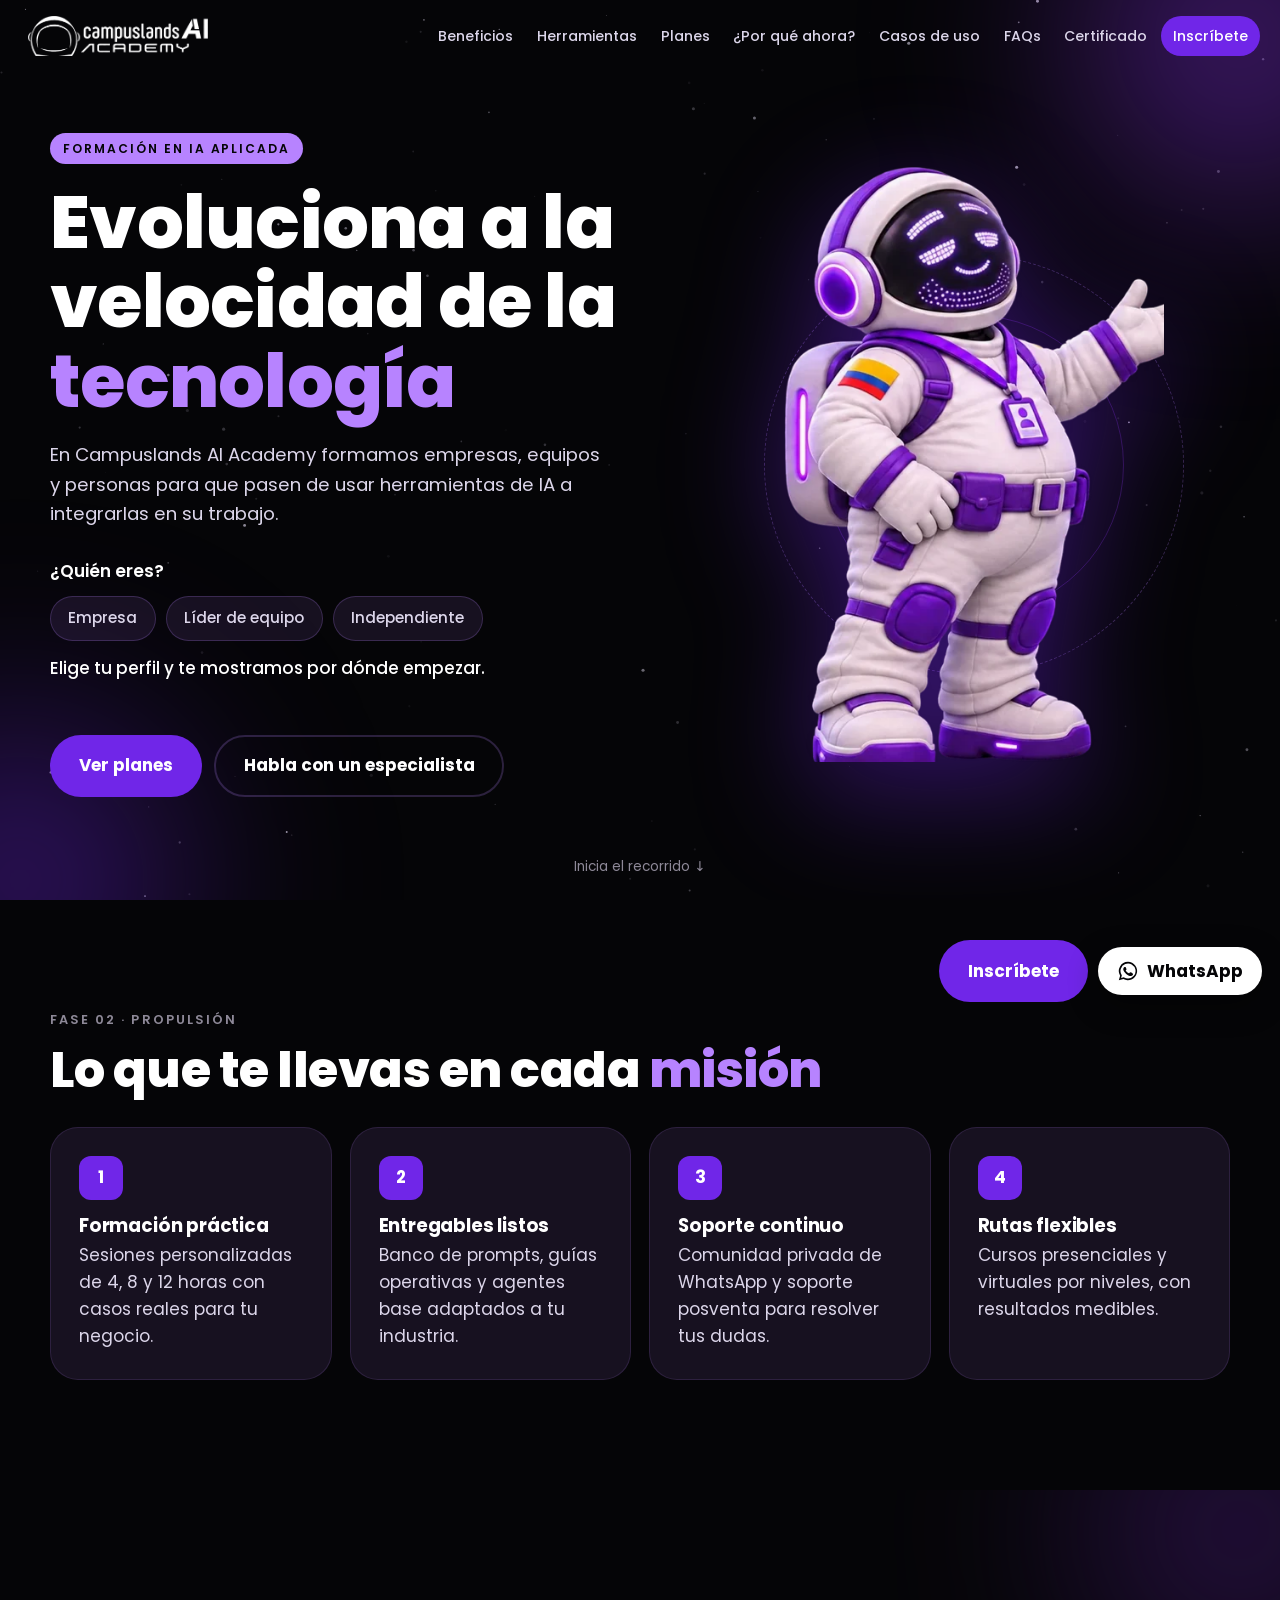
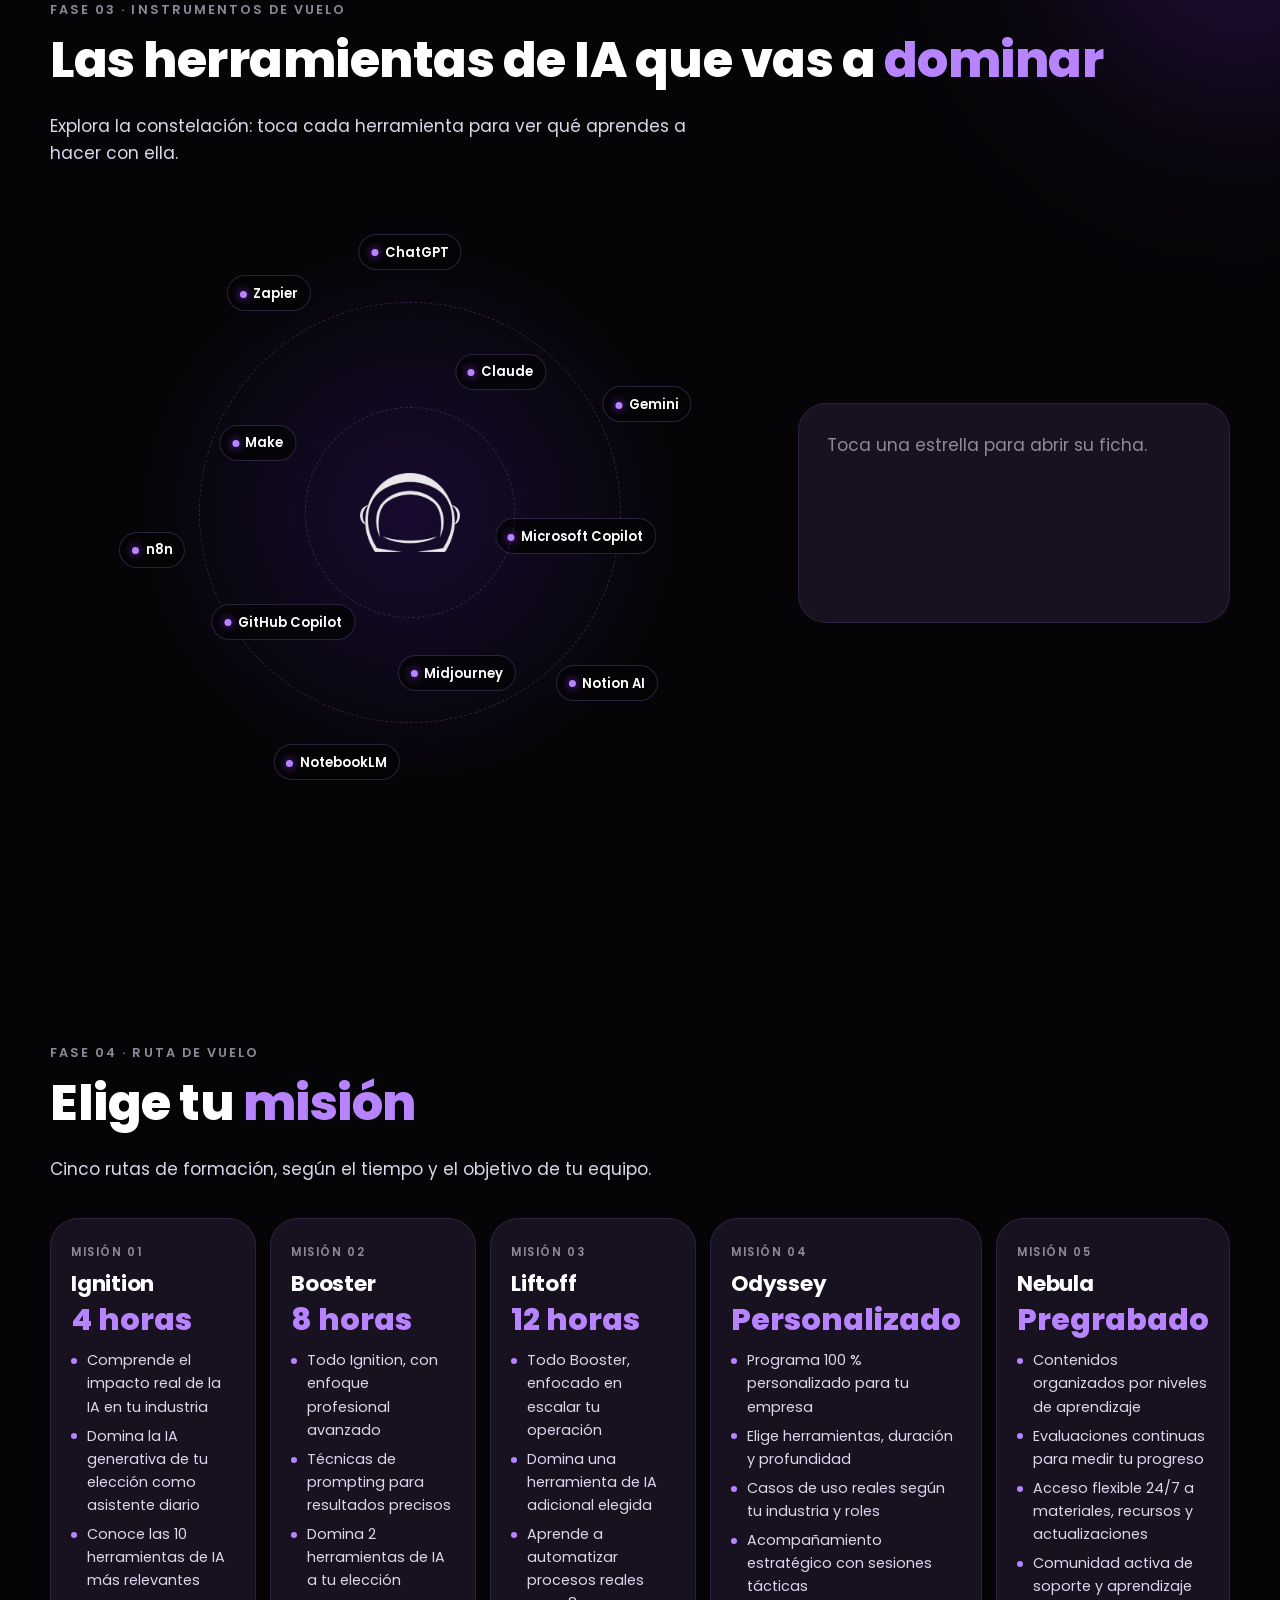
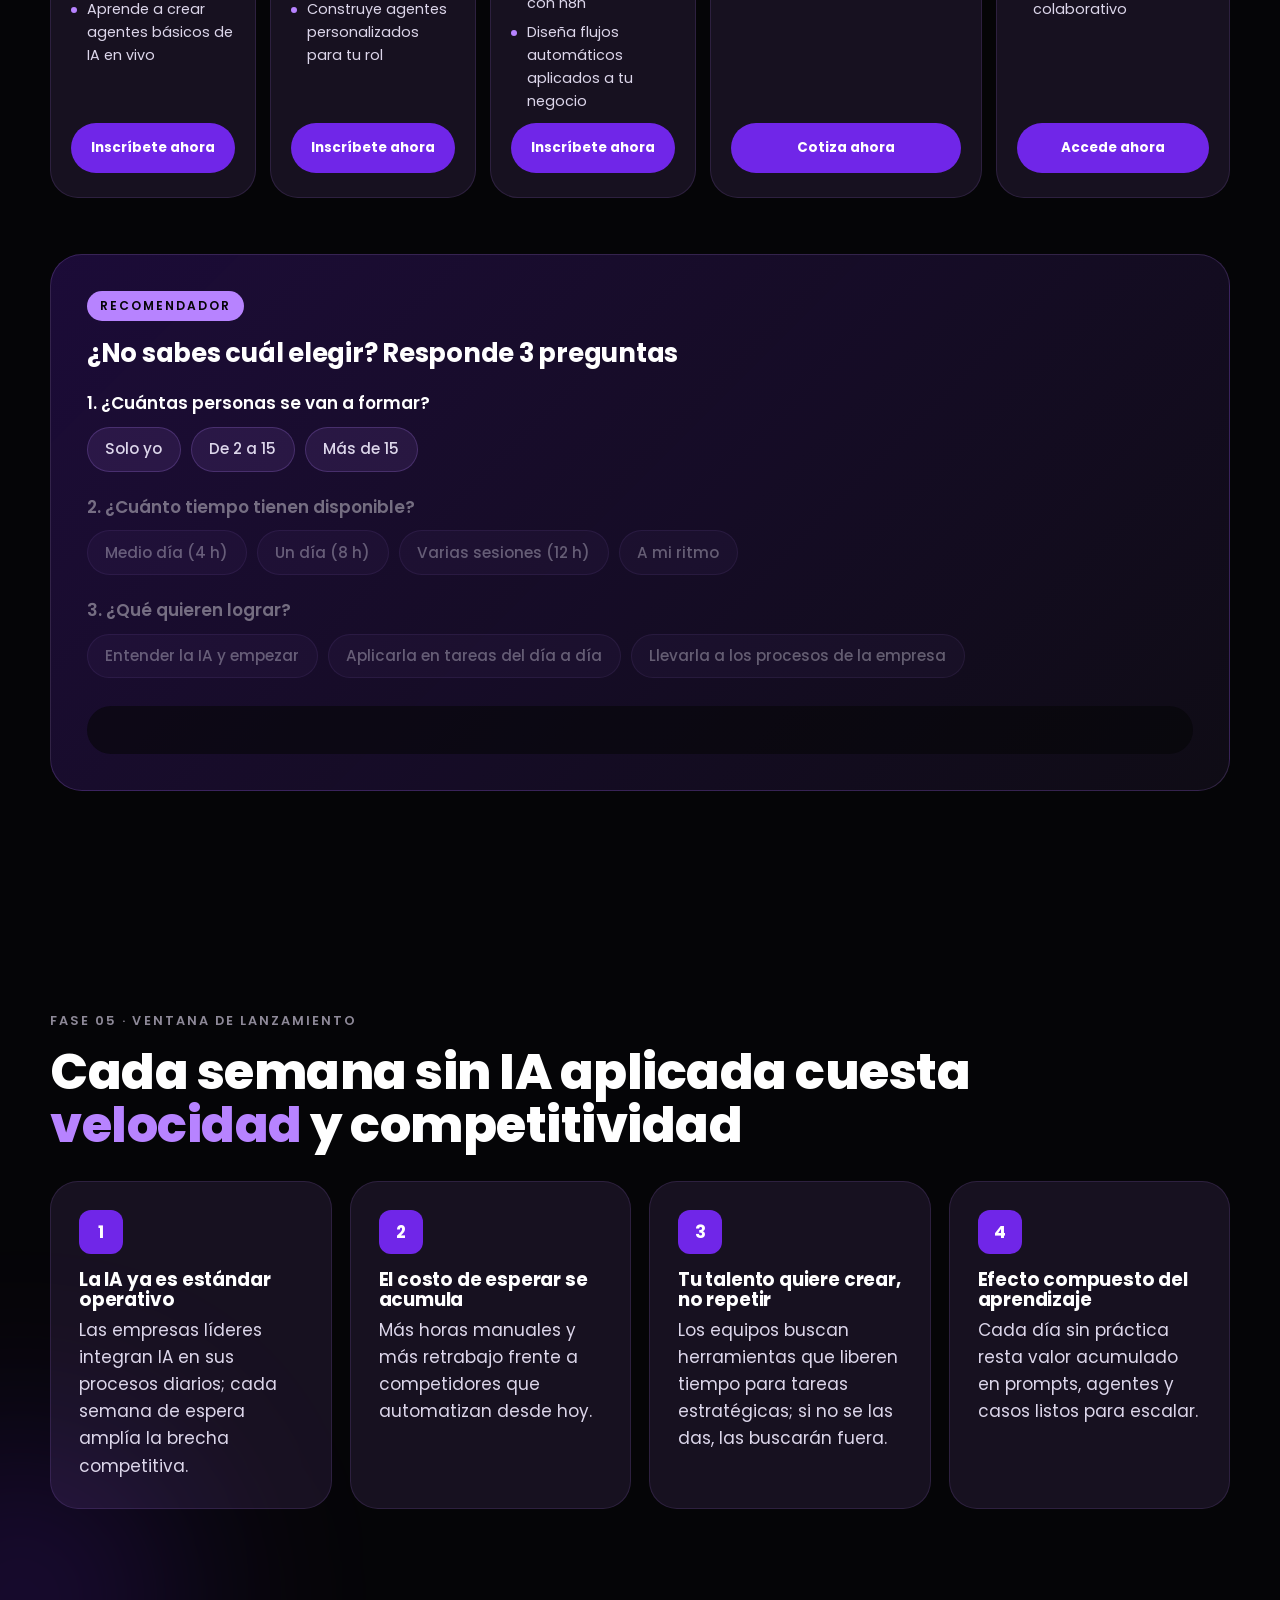
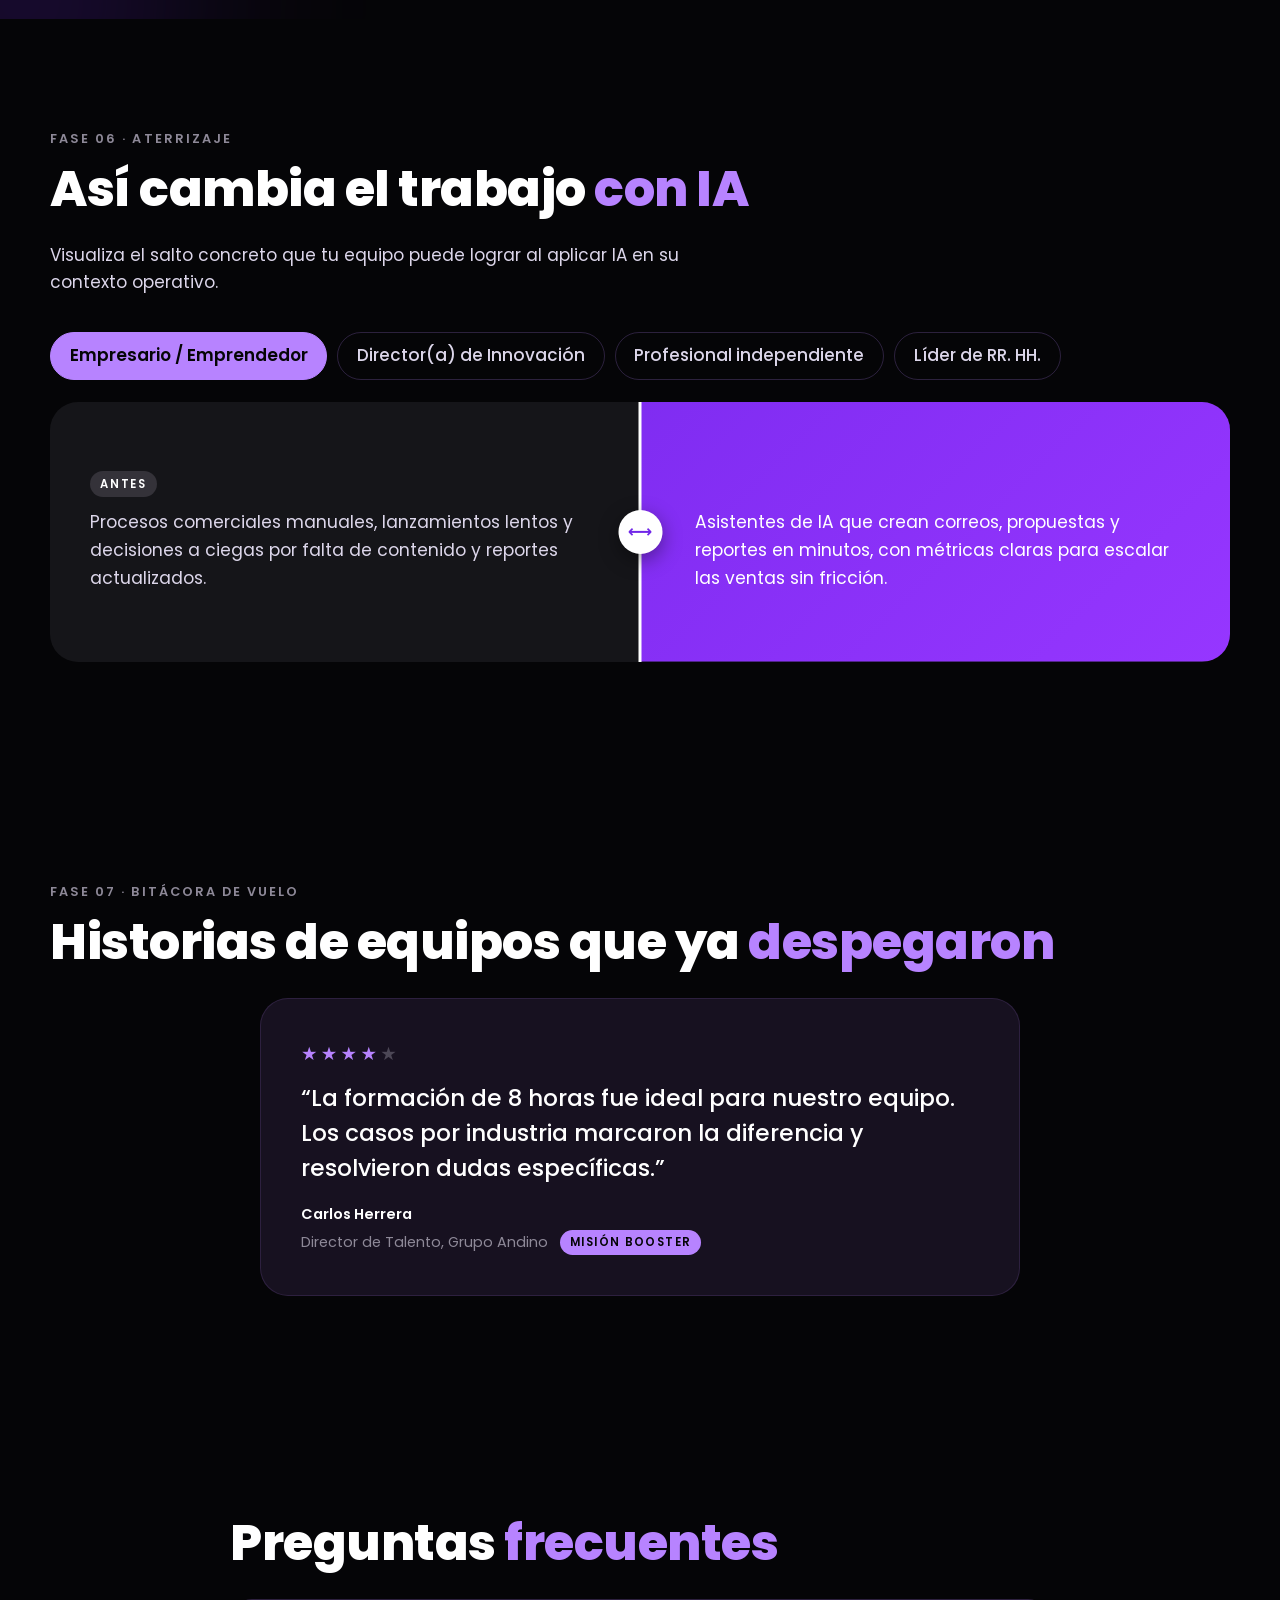
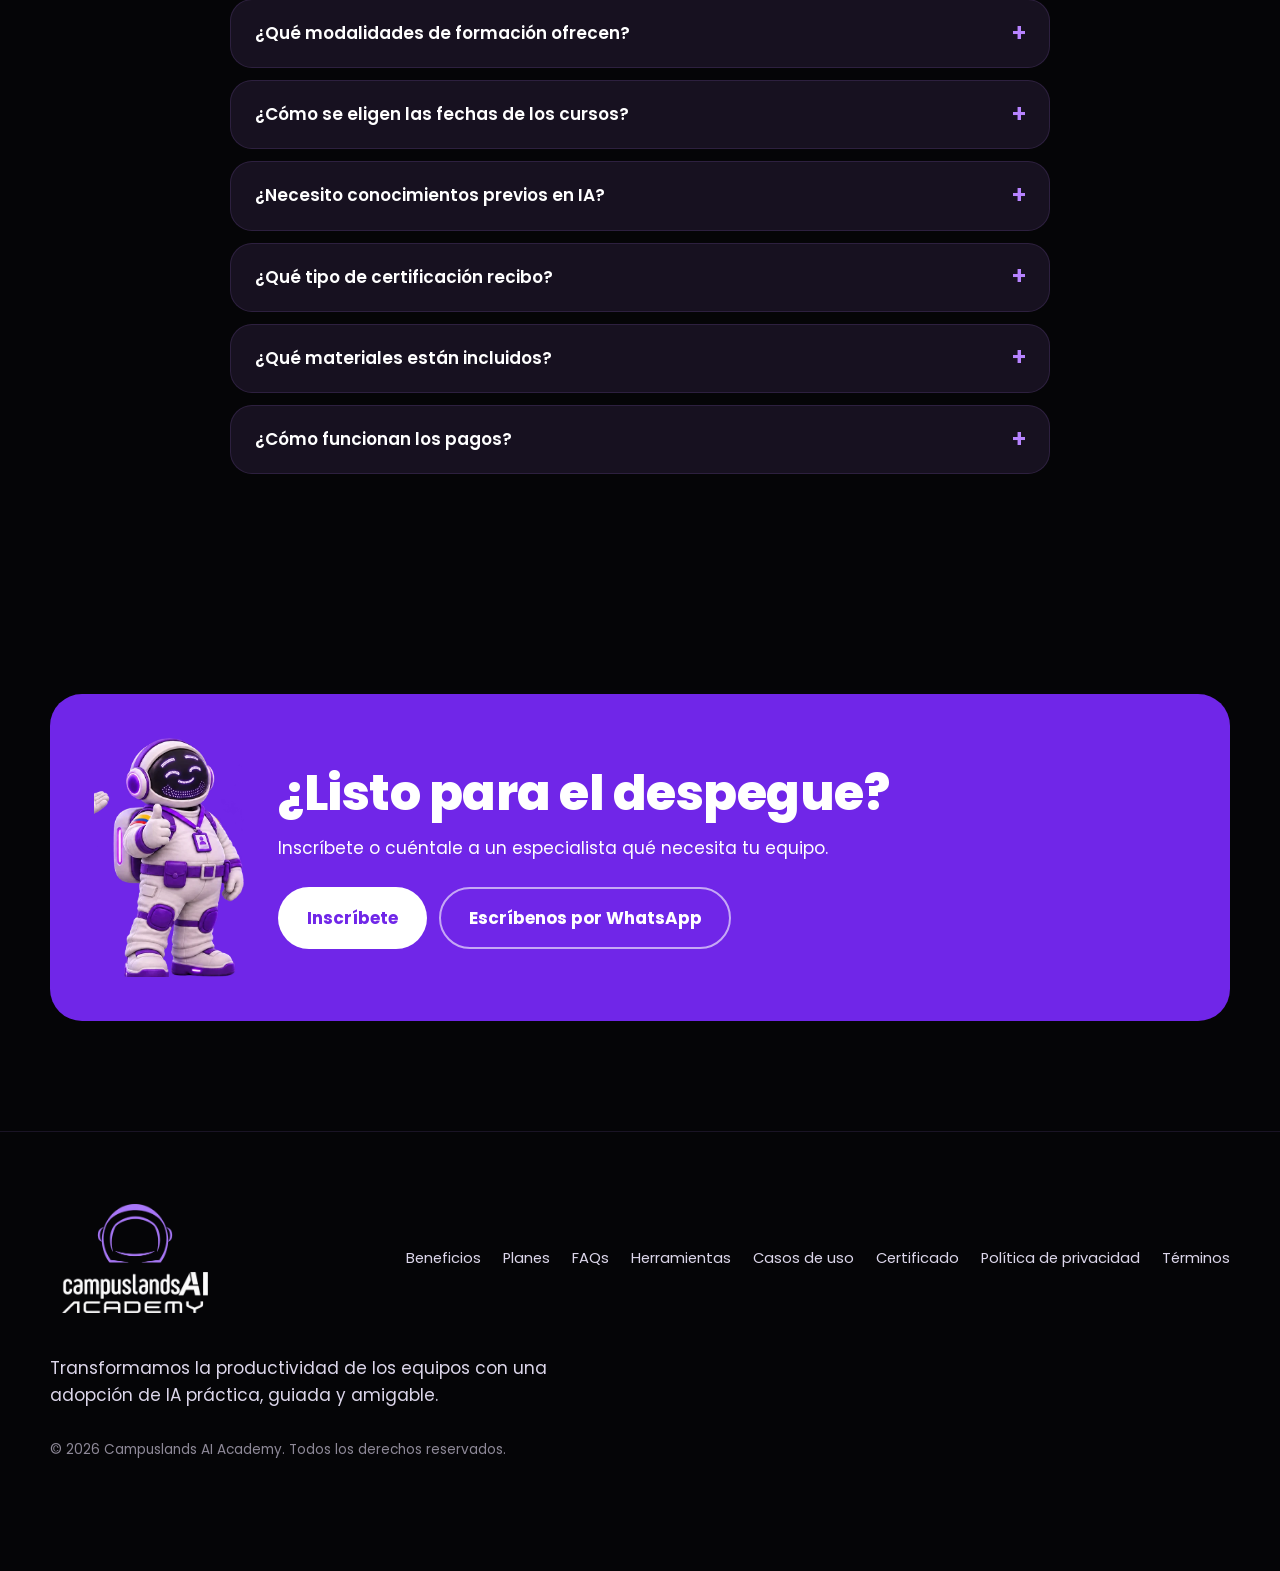
==== index.html @ bd9fde46 "Rediseño de la landing de Campuslands AI Academy" ====
<!DOCTYPE html>
<html lang="es">
<head>
  <meta charset="utf-8">
  <meta name="viewport" content="width=device-width, initial-scale=1">
  <title>Campuslands AI Academy · Formación en IA aplicada para empresas, equipos y personas</title>
  <meta name="description" content="Campuslands AI Academy forma a empresas, equipos y profesionales en inteligencia artificial aplicada. Elige tu misión: Ignition, Booster, Liftoff, Odyssey o Nebula.">
  <meta name="theme-color" content="#050507">
  <link rel="icon" href="assets/favicon.png" type="image/png">
  <link rel="apple-touch-icon" href="assets/apple-touch-icon.png">
  <link rel="preconnect" href="https://fonts.googleapis.com">
  <link rel="preconnect" href="https://fonts.gstatic.com" crossorigin>
  <link rel="stylesheet" href="https://fonts.googleapis.com/css2?family=Poppins:wght@400;500;600;700;800&display=swap">
  <link rel="preload" as="image" href="assets/max-presentando.webp" type="image/webp">
  <link rel="stylesheet" href="styles.css">
</head>
<body>
  <a class="skip" href="#contenido">Saltar al contenido</a>

  <!-- Menú fijo -->
  <header class="topbar" id="topbar">
    <a class="brand" href="#inicio" aria-label="Campuslands AI Academy, ir al inicio">
      <img src="assets/logo-horizontal-blanco.webp" alt="Campuslands AI Academy" width="180" height="41">
    </a>
    <button class="menu-btn" id="menuBtn" aria-expanded="false" aria-controls="menu">
      <span class="sr">Abrir menú</span><span class="bars" aria-hidden="true"></span>
    </button>
    <nav class="menu" id="menu" aria-label="Secciones">
      <a href="#beneficios">Beneficios</a>
      <a href="#herramientas">Herramientas</a>
      <a href="#planes">Planes</a>
      <a href="#por-que-ahora">¿Por qué ahora?</a>
      <a href="#casos">Casos de uso</a>
      <a href="#faqs">FAQs</a>
      <a data-link="certificado" href="#" target="_blank" rel="noopener">Certificado</a>
      <a class="btn btn-primary btn-sm" data-link="inscripcion" href="#" target="_blank" rel="noopener">Inscríbete</a>
    </nav>
  </header>

  <!-- Indicador del viaje (recorrido narrativo) -->
  <aside class="journey" aria-label="Progreso de la misión">
    <div class="journey-track"><div class="journey-fill" id="journeyFill"></div></div>
    <ol class="journey-steps" id="journeySteps"></ol>
  </aside>
  <div class="journey-mobile" aria-hidden="true"><div id="journeyMobileFill"></div></div>

  <main id="contenido">

    <!-- 01 · HERO -->
    <section class="hero" id="inicio" data-stage="Despegue">
      <canvas class="stars" id="stars" aria-hidden="true"></canvas>
      <div class="halo halo-tr" aria-hidden="true"></div>
      <div class="halo halo-bl" aria-hidden="true"></div>
      <div class="wrap hero-grid">
        <div class="hero-copy">
          <span class="pill">Formación en IA aplicada</span>
          <h1>Evoluciona a la velocidad de la <span class="hl">tecnología</span></h1>
          <p class="lead">En Campuslands AI Academy formamos empresas, equipos y personas para que pasen de usar herramientas de IA a integrarlas en su trabajo.</p>
          <fieldset class="who" id="who">
            <legend>¿Quién eres?</legend>
            <div class="chips" role="radiogroup">
              <button type="button" class="chip" role="radio" aria-checked="false" data-who="empresa">Empresa</button>
              <button type="button" class="chip" role="radio" aria-checked="false" data-who="lider">Líder de equipo</button>
              <button type="button" class="chip" role="radio" aria-checked="false" data-who="independiente">Independiente</button>
            </div>
            <p class="who-msg" id="whoMsg" aria-live="polite">Elige tu perfil y te mostramos por dónde empezar.</p>
          </fieldset>
          <div class="cta-row">
            <a class="btn btn-primary" href="#planes">Ver planes</a>
            <a class="btn btn-ghost" data-link="whatsapp" href="#" target="_blank" rel="noopener">Habla con un especialista</a>
          </div>
        </div>
        <div class="hero-visual" id="heroVisual" aria-hidden="true">
          <div class="orbit orbit-1"></div><div class="orbit orbit-2"></div>
          <img class="max" id="heroMax" src="assets/max-presentando.webp" alt="" width="447" height="700" fetchpriority="high">
        </div>
      </div>
      <a class="scroll-hint" href="#beneficios">Inicia el recorrido <span aria-hidden="true">↓</span></a>
    </section>

    <!-- 02 · BENEFICIOS -->
    <section class="section" id="beneficios" data-stage="Propulsión">
      <div class="wrap">
        <p class="phase">Fase 02 · Propulsión</p>
        <h2>Lo que te llevas en cada <span class="hl">misión</span></h2>
        <div class="cards cards-4" id="benefitCards"></div>
      </div>
    </section>

    <!-- 03 · HERRAMIENTAS (exploración libre) -->
    <section class="section" id="herramientas" data-stage="Instrumentos">
      <div class="halo halo-tr soft" aria-hidden="true"></div>
      <div class="wrap">
        <p class="phase">Fase 03 · Instrumentos de vuelo</p>
        <h2>Las herramientas de IA que vas a <span class="hl">dominar</span></h2>
        <p class="sub">Explora la constelación: toca cada herramienta para ver qué aprendes a hacer con ella.</p>
        <div class="constellation-wrap">
          <div class="constellation" id="constellation" role="list"></div>
          <div class="tool-card" id="toolCard" aria-live="polite">
            <p class="tool-hint">Toca una estrella para abrir su ficha.</p>
          </div>
        </div>
      </div>
    </section>

    <!-- 04 · PLANES + RECOMENDADOR -->
    <section class="section" id="planes" data-stage="Ruta">
      <div class="wrap">
        <p class="phase">Fase 04 · Ruta de vuelo</p>
        <h2>Elige tu <span class="hl">misión</span></h2>
        <p class="sub">Cinco rutas de formación, según el tiempo y el objetivo de tu equipo.</p>
        <p class="swipe-hint" aria-hidden="true">Desliza para ver las 5 misiones <span>→</span></p>
        <div class="plans" id="plans"></div>
        <div class="plan-dots" id="planDots" aria-label="Misiones"></div>

        <div class="recommender" id="recomendador">
          <div class="rec-head">
            <span class="pill">Recomendador</span>
            <h3>¿No sabes cuál elegir? Responde 3 preguntas</h3>
          </div>
          <form class="rec-form" id="recForm" novalidate>
            <div class="rec-q" data-q="equipo">
              <p class="rec-label" id="q1">1. ¿Cuántas personas se van a formar?</p>
              <div class="chips" role="radiogroup" aria-labelledby="q1">
                <button type="button" class="chip" role="radio" aria-checked="false" data-v="solo">Solo yo</button>
                <button type="button" class="chip" role="radio" aria-checked="false" data-v="pequeno">De 2 a 15</button>
                <button type="button" class="chip" role="radio" aria-checked="false" data-v="grande">Más de 15</button>
              </div>
            </div>
            <div class="rec-q" data-q="tiempo">
              <p class="rec-label" id="q2">2. ¿Cuánto tiempo tienen disponible?</p>
              <div class="chips" role="radiogroup" aria-labelledby="q2">
                <button type="button" class="chip" role="radio" aria-checked="false" data-v="4">Medio día (4 h)</button>
                <button type="button" class="chip" role="radio" aria-checked="false" data-v="8">Un día (8 h)</button>
                <button type="button" class="chip" role="radio" aria-checked="false" data-v="12">Varias sesiones (12 h)</button>
                <button type="button" class="chip" role="radio" aria-checked="false" data-v="libre">A mi ritmo</button>
              </div>
            </div>
            <div class="rec-q" data-q="objetivo">
              <p class="rec-label" id="q3">3. ¿Qué quieren lograr?</p>
              <div class="chips" role="radiogroup" aria-labelledby="q3">
                <button type="button" class="chip" role="radio" aria-checked="false" data-v="explorar">Entender la IA y empezar</button>
                <button type="button" class="chip" role="radio" aria-checked="false" data-v="aplicar">Aplicarla en tareas del día a día</button>
                <button type="button" class="chip" role="radio" aria-checked="false" data-v="transformar">Llevarla a los procesos de la empresa</button>
              </div>
            </div>
          </form>
          <div class="rec-result" id="recResult" aria-live="polite" hidden></div>
        </div>
      </div>
    </section>

    <!-- 05 · ¿POR QUÉ AHORA? -->
    <section class="section" id="por-que-ahora" data-stage="Órbita">
      <div class="halo halo-bl soft" aria-hidden="true"></div>
      <div class="wrap">
        <p class="phase">Fase 05 · Ventana de lanzamiento</p>
        <h2>Cada semana sin IA aplicada cuesta <span class="hl">velocidad</span> y competitividad</h2>
        <div class="why" id="why"></div>
      </div>
    </section>

    <!-- 06 · CASOS DE USO (antes / después) -->
    <section class="section" id="casos" data-stage="Aterrizaje">
      <div class="wrap">
        <p class="phase">Fase 06 · Aterrizaje</p>
        <h2>Así cambia el trabajo <span class="hl">con IA</span></h2>
        <p class="sub">Visualiza el salto concreto que tu equipo puede lograr al aplicar IA en su contexto operativo.</p>
        <div class="tabs" role="tablist" id="caseTabs" aria-label="Perfiles"></div>
        <div class="ba" id="ba">
          <div class="ba-pane ba-before"><span class="ba-tag">Antes</span><p id="baBefore"></p></div>
          <div class="ba-pane ba-after" id="baAfterPane"><span class="ba-tag ba-tag-after">Después</span><p id="baAfter"></p></div>
          <div class="ba-handle" id="baHandle" aria-hidden="true"><span></span></div>
          <label class="sr" for="baRange">Desliza para comparar antes y después</label>
          <input class="ba-range" id="baRange" type="range" min="0" max="100" value="50">
        </div>
      </div>
    </section>

    <!-- 07 · RESEÑAS + FAQs -->
    <section class="section" id="resenas" data-stage="Bitácora">
      <div class="wrap">
        <p class="phase">Fase 07 · Bitácora de vuelo</p>
        <h2>Historias de equipos que ya <span class="hl">despegaron</span></h2>
        <div class="reviews" id="reviews"></div>
      </div>
    </section>

    <section class="section" id="faqs" data-stage="Bitácora">
      <div class="wrap narrow">
        <h2>Preguntas <span class="hl">frecuentes</span></h2>
        <div class="faqs" id="faqList"></div>
      </div>
    </section>

    <!-- CTA final -->
    <section class="section">
      <div class="wrap">
        <div class="cta-block">
          <img src="assets/max-aprobando.webp" alt="" width="439" height="700" loading="lazy" decoding="async" class="cta-max">
          <div>
            <h2>¿Listo para el despegue?</h2>
            <p>Inscríbete o cuéntale a un especialista qué necesita tu equipo.</p>
            <div class="cta-row">
              <a class="btn btn-white" data-link="inscripcion" href="#" target="_blank" rel="noopener">Inscríbete</a>
              <a class="btn btn-ghost-light" data-link="whatsapp" href="#" target="_blank" rel="noopener">Escríbenos por WhatsApp</a>
            </div>
          </div>
        </div>
      </div>
    </section>
  </main>

  <footer class="footer">
    <div class="wrap footer-grid">
      <img src="assets/logo-principal.webp" alt="Campuslands AI Academy" width="170" height="126" loading="lazy" decoding="async">
      <nav aria-label="Enlaces del pie" class="footer-links" id="footerLinks"></nav>
      <p class="footer-tagline">Transformamos la productividad de los equipos con una adopción de IA práctica, guiada y amigable.</p>
      <p class="fine">© 2026 Campuslands AI Academy. Todos los derechos reservados.</p>
    </div>
  </footer>

  <!-- CTAs siempre a mano -->
  <div class="dock" id="dock">
    <a class="btn btn-primary" data-link="inscripcion" href="#" target="_blank" rel="noopener">Inscríbete</a>
    <a class="btn-wa" data-link="whatsapp" href="#" target="_blank" rel="noopener" aria-label="Escríbenos por WhatsApp">
      <svg viewBox="0 0 24 24" width="22" height="22" aria-hidden="true"><path fill="currentColor" d="M12 2a10 10 0 0 0-8.6 15.1L2 22l5-1.3A10 10 0 1 0 12 2Zm0 18.2a8.2 8.2 0 0 1-4.2-1.2l-.3-.2-3 .8.8-2.9-.2-.3A8.2 8.2 0 1 1 12 20.2Zm4.5-6.1c-.2-.1-1.5-.7-1.7-.8-.2-.1-.4-.1-.6.1l-.8 1c-.1.2-.3.2-.5.1a6.7 6.7 0 0 1-3.3-2.9c-.3-.4.2-.4.7-1.3.1-.2 0-.3 0-.5l-.8-1.8c-.2-.5-.4-.4-.6-.4h-.5a1 1 0 0 0-.7.3 3 3 0 0 0-.9 2.2 5.2 5.2 0 0 0 1.1 2.7 11.8 11.8 0 0 0 4.5 4c1.7.7 2.3.8 3.2.6.5-.1 1.5-.6 1.7-1.2.2-.6.2-1.1.2-1.2-.1-.1-.3-.2-.5-.3Z"/></svg>
      <span>WhatsApp</span>
    </a>
  </div>

  <script src="app.js" defer></script>
</body>
</html>
---- styles.css ----
/* Campuslands AI Academy · landing
   Paleta y tipografía según el manual de marca v1.0 */
:root{
  --black:#050507; --evox:#7026E8; --electric:#9636FF; --soft:#B783FF; --white:#FFFFFF; --muted:#8E8998;
  --text:#DCD6EA;               /* tono de apoyo para texto largo sobre negro (manual, PROPUESTA) */
  --card:rgba(183,131,255,.10); /* Soft Violet al 10 % */
  --line:rgba(183,131,255,.22);
  --r-card:28px; --r-cta:32px;
  --wrap:1180px;
}
*{box-sizing:border-box;margin:0;padding:0}
html{scroll-behavior:smooth;scroll-padding-top:84px}
body{background:var(--black);color:var(--text);font-family:'Poppins',system-ui,sans-serif;font-size:17px;line-height:1.6;-webkit-font-smoothing:antialiased;overflow-x:hidden}
img{max-width:100%;display:block}
a{color:inherit}
button{font:inherit;color:inherit}
h1,h2,h3{color:var(--white);font-weight:800;line-height:1.08;letter-spacing:-.01em}
h1{font-size:clamp(2.3rem,6.2vw,4.6rem)}
h2{font-size:clamp(1.9rem,4.4vw,3.1rem);margin-bottom:.6em}
h3{font-size:clamp(1.25rem,2.4vw,1.6rem);font-weight:700}
.hl{color:var(--soft)}
.sr{position:absolute;width:1px;height:1px;overflow:hidden;clip:rect(0 0 0 0);white-space:nowrap}
.skip{position:absolute;left:12px;top:-60px;background:var(--soft);color:var(--black);padding:10px 16px;border-radius:12px;font-weight:600;z-index:100}
.skip:focus{top:12px}
:focus-visible{outline:3px solid var(--soft);outline-offset:3px;border-radius:10px}
.wrap{width:min(var(--wrap),100% - 40px);margin-inline:auto;position:relative;z-index:1}
.narrow{max-width:820px}

/* Etiqueta en píldora: Soft Violet + texto Black en mayúsculas */
.pill{display:inline-block;background:var(--soft);color:var(--black);font-weight:600;font-size:.76rem;letter-spacing:.16em;text-transform:uppercase;padding:.45em 1.1em;border-radius:999px;margin-bottom:1.2rem}
.phase{color:var(--muted);font-weight:600;font-size:.8rem;letter-spacing:.16em;text-transform:uppercase;margin-bottom:.8rem}
.sub{color:var(--text);max-width:640px;margin:-.2rem 0 2.2rem}

/* Botones */
.btn{display:inline-flex;align-items:center;justify-content:center;gap:.5em;font-weight:700;text-decoration:none;border-radius:999px;padding:.9em 1.6em;min-height:48px;border:2px solid transparent;transition:transform .18s ease,background .18s ease,border-color .18s ease,box-shadow .18s ease;cursor:pointer}
.btn:active{transform:scale(.97)}
.btn-primary{background:var(--evox);color:var(--white)}
.btn-primary:hover{background:var(--electric);box-shadow:0 8px 30px rgba(150,54,255,.35)}
.btn-ghost{border-color:var(--line);color:var(--white)}
.btn-ghost:hover{border-color:var(--soft);background:var(--card)}
.btn-white{background:var(--white);color:var(--evox)}
.btn-white:hover{transform:translateY(-2px)}
.btn-ghost-light{border-color:rgba(255,255,255,.6);color:var(--white)}
.btn-ghost-light:hover{background:rgba(255,255,255,.12)}
.btn-sm{min-height:40px;padding:.55em 1.2em;font-size:.92rem}
.cta-row{display:flex;flex-wrap:wrap;gap:12px;margin-top:1.6rem}

/* Menú fijo */
.topbar{position:fixed;inset:0 0 auto 0;height:72px;display:flex;align-items:center;justify-content:space-between;padding:0 20px;z-index:50;transition:background .25s ease,backdrop-filter .25s ease}
.topbar.solid{background:rgba(5,5,7,.86);backdrop-filter:blur(12px);border-bottom:1px solid rgba(183,131,255,.12)}
.brand{padding:10px 8px}                 /* zona de protección alrededor del logo */
.brand img{width:180px;height:auto}
.menu{display:flex;align-items:center;gap:4px}
.menu a{text-decoration:none;font-weight:500;font-size:.88rem;padding:.5em .7em;border-radius:999px;transition:color .15s,background .15s}
.menu a:not(.btn):hover{color:var(--white);background:var(--card)}
.menu a.active{color:var(--soft)}
.menu-btn{display:none;width:48px;height:48px;border-radius:14px;background:var(--card);border:0;cursor:pointer;position:relative}
.bars,.bars::before,.bars::after{position:absolute;left:13px;width:22px;height:2px;background:var(--white);border-radius:2px;transition:transform .2s,opacity .2s;content:""}
.bars{top:23px}.bars::before{top:-7px}.bars::after{top:7px}
.menu-btn[aria-expanded="true"] .bars{background:transparent}
.menu-btn[aria-expanded="true"] .bars::before{transform:translateY(7px) rotate(45deg)}
.menu-btn[aria-expanded="true"] .bars::after{transform:translateY(-7px) rotate(-45deg)}

/* Indicador del viaje */
.journey{position:fixed;left:18px;top:50%;transform:translateY(-50%);z-index:40;display:flex;gap:12px;align-items:stretch;opacity:0;transition:opacity .4s}
.journey.show{opacity:1}
.journey-track{width:3px;border-radius:3px;background:rgba(142,137,152,.3);position:relative;overflow:hidden}
.journey-fill{position:absolute;inset:0 0 auto 0;height:0;background:linear-gradient(var(--electric),var(--soft));border-radius:3px}
.journey-steps{list-style:none;display:flex;flex-direction:column;justify-content:space-between;gap:14px}
.journey-steps a{display:flex;align-items:center;gap:10px;text-decoration:none;color:var(--muted);font-size:.72rem;font-weight:600;letter-spacing:.12em;text-transform:uppercase}
.journey-steps .dot{width:10px;height:10px;border-radius:50%;border:2px solid var(--muted);flex:none;transition:all .25s}
.journey-steps .lbl{opacity:0;transform:translateX(-6px);transition:all .25s}
.journey:hover .lbl,.journey-steps li.on .lbl{opacity:1;transform:none}
.journey-steps li.on a{color:var(--soft)}
.journey-steps li.on .dot{border-color:var(--soft);background:var(--soft);box-shadow:0 0 12px var(--electric)}
.journey-steps li.done .dot{border-color:var(--soft)}
.journey-mobile{display:none;position:fixed;top:72px;left:0;right:0;height:3px;z-index:49;background:rgba(142,137,152,.18)}
.journey-mobile div{height:100%;width:0;background:linear-gradient(90deg,var(--electric),var(--soft))}

/* Halos: esquinas opuestas, nunca detrás del texto */
.halo{position:absolute;width:520px;height:520px;border-radius:50%;filter:blur(90px);pointer-events:none;z-index:0}
.halo-tr{top:-220px;right:-220px;background:radial-gradient(circle,rgba(150,54,255,.55),transparent 65%)}
.halo-bl{bottom:-240px;left:-240px;background:radial-gradient(circle,rgba(112,38,232,.55),transparent 65%)}
.halo.soft{opacity:.55}

/* Hero */
.hero{min-height:100svh;display:flex;align-items:center;position:relative;overflow:hidden;padding:110px 0 80px}
.stars{position:absolute;inset:0;width:100%;height:100%;z-index:0}
.hero-grid{display:grid;grid-template-columns:1.1fr .9fr;gap:40px;align-items:center}
.lead{font-size:1.15rem;max-width:560px;margin-top:1.2rem}
.who{border:0;margin-top:1.8rem}
.who legend{color:var(--white);font-weight:600;margin-bottom:.7rem}
.chips{display:flex;flex-wrap:wrap;gap:10px}
.chip{background:var(--card);border:1.5px solid var(--line);border-radius:999px;padding:.6em 1.15em;min-height:44px;font-weight:500;font-size:.95rem;cursor:pointer;transition:all .18s ease}
.chip:hover{border-color:var(--soft);color:var(--white)}
.chip[aria-checked="true"]{background:var(--soft);color:var(--black);border-color:var(--soft);font-weight:600}
.who-msg{margin-top:.9rem;min-height:3.2em;color:var(--white);font-weight:500;transition:opacity .25s}
.who-msg.swap{opacity:0}
.hero-visual{position:relative;display:grid;place-items:center;min-height:460px}
.hero-visual .max{position:relative;z-index:2;width:min(380px,80%);height:auto;filter:drop-shadow(0 30px 60px rgba(112,38,232,.45));transition:transform .2s ease-out;will-change:transform}
.orbit{position:absolute;border:1.5px dashed rgba(183,131,255,.28);border-radius:50%;animation:spin 40s linear infinite}
.orbit-1{width:420px;height:420px}
.orbit-2{width:300px;height:300px;animation-duration:28s;animation-direction:reverse;border-style:solid;border-color:rgba(150,54,255,.25)}
.orbit::after{content:"";position:absolute;top:-6px;left:50%;width:12px;height:12px;border-radius:50%;background:var(--soft);box-shadow:0 0 14px var(--electric)}
@keyframes spin{to{transform:rotate(360deg)}}
.scroll-hint{position:absolute;bottom:22px;left:50%;transform:translateX(-50%);color:var(--muted);font-size:.85rem;text-decoration:none;z-index:2}
.scroll-hint span{display:inline-block;animation:bob 1.8s ease-in-out infinite}
@keyframes bob{50%{transform:translateY(5px)}}

/* Secciones */
.section{position:relative;padding:110px 0;overflow:hidden}
.reveal{opacity:0;transform:translateY(28px);transition:opacity .7s ease,transform .7s ease}
.reveal.in{opacity:1;transform:none}

/* Tarjetas */
.cards{display:grid;gap:18px}
.cards-4{grid-template-columns:repeat(4,1fr)}
.card{background:var(--card);border:1px solid rgba(183,131,255,.14);border-radius:var(--r-card);padding:28px;transition:transform .25s ease,border-color .25s ease}
.card:hover{transform:translateY(-4px);border-color:rgba(183,131,255,.4)}
.step{display:inline-grid;place-items:center;width:44px;height:44px;border-radius:12px;background:var(--evox);color:var(--white);font-weight:700;margin-bottom:16px}
.card h3{font-size:1.15rem;margin-bottom:.4rem}

/* Constelación de herramientas */
.constellation-wrap{display:grid;grid-template-columns:1.25fr .75fr;gap:28px;align-items:center}
.constellation{position:relative;aspect-ratio:1/1;max-width:620px;width:100%;margin-inline:auto;border-radius:50%;background:radial-gradient(circle,rgba(112,38,232,.18),transparent 62%)}
.constellation::before,.constellation::after{content:"";position:absolute;inset:16%;border:1px dashed rgba(183,131,255,.22);border-radius:50%}
.constellation::after{inset:33%}
.constellation .core{position:absolute;inset:42%;display:grid;place-items:center}
.constellation .core img{width:100%;height:auto;opacity:.9}
.star-btn{position:absolute;transform:translate(-50%,-50%);background:rgba(5,5,7,.9);border:1.5px solid var(--line);color:var(--white);border-radius:999px;padding:.45em .9em;font-size:.82rem;font-weight:600;cursor:pointer;white-space:nowrap;transition:all .2s ease;min-height:36px}
.star-btn::before{content:"";display:inline-block;width:7px;height:7px;border-radius:50%;background:var(--soft);margin-right:.5em;vertical-align:middle;box-shadow:0 0 10px var(--electric)}
.star-btn:hover,.star-btn[aria-pressed="true"]{background:var(--evox);border-color:var(--evox);transform:translate(-50%,-50%) scale(1.08)}
.tool-card{background:var(--card);border-radius:var(--r-card);padding:28px;min-height:220px;border:1px solid rgba(183,131,255,.14)}
.tool-card h3{margin-bottom:.4rem}
.tool-card .cat{color:var(--soft);font-weight:600;font-size:.78rem;letter-spacing:.14em;text-transform:uppercase;margin-bottom:.6rem}
.tool-hint{color:var(--muted)}
.tool-card.pop{animation:pop .35s ease}
@keyframes pop{from{transform:scale(.96);opacity:.4}to{transform:none;opacity:1}}

/* Planes */
.plans{display:grid;grid-template-columns:repeat(5,1fr);gap:14px}
.plan{background:var(--card);border:1.5px solid rgba(183,131,255,.14);border-radius:var(--r-card);padding:24px 20px;display:flex;flex-direction:column;gap:10px;transition:all .3s ease;position:relative}
.plan:hover{border-color:rgba(183,131,255,.45);transform:translateY(-4px)}
.plan.match{border-color:var(--soft);box-shadow:0 0 0 3px rgba(183,131,255,.25),0 18px 50px rgba(112,38,232,.35)}
.plan .tag{font-size:.72rem;font-weight:600;letter-spacing:.14em;text-transform:uppercase;color:var(--muted)}
.plan h3{font-size:1.35rem}
.plan .hours{font-size:1.9rem;font-weight:800;color:var(--soft);line-height:1}
.plan ul{list-style:none;display:grid;gap:6px;font-size:.9rem;margin-top:4px}
.plan li{padding-left:1.1em;position:relative}
.plan li::before{content:"";position:absolute;left:0;top:.62em;width:6px;height:6px;border-radius:50%;background:var(--soft)}
.plan .btn{margin-top:auto;width:100%;font-size:.84rem;padding-inline:.8em;white-space:nowrap}

/* Recomendador */
.recommender{margin-top:56px;background:linear-gradient(135deg,rgba(112,38,232,.22),rgba(183,131,255,.06));border:1px solid rgba(183,131,255,.2);border-radius:var(--r-cta);padding:36px}
.rec-head h3{margin-bottom:1.4rem}
.rec-form{display:grid;gap:22px}
.rec-label{color:var(--white);font-weight:600;margin-bottom:.6rem}
.rec-q{transition:opacity .3s}
.rec-q.locked{opacity:.4;pointer-events:none}
.rec-result{margin-top:28px;display:grid;grid-template-columns:auto 1fr;gap:22px;align-items:center;background:rgba(5,5,7,.6);border-radius:var(--r-card);padding:24px;animation:pop .4s ease}
.rec-result img{width:110px;height:auto}
.rec-result .why-pick{margin:.4rem 0 1rem}

/* ¿Por qué ahora? */
.why{display:grid;grid-template-columns:repeat(4,1fr);gap:18px}
.why .card p{margin-top:.3rem}

/* Antes / después */
.tabs{display:flex;flex-wrap:wrap;gap:10px;margin-bottom:22px}
.tab{background:transparent;border:1.5px solid var(--line);border-radius:999px;padding:.55em 1.1em;min-height:44px;cursor:pointer;font-weight:500;transition:all .18s}
.tab[aria-selected="true"]{background:var(--soft);border-color:var(--soft);color:var(--black);font-weight:600}
.ba{position:relative;border-radius:var(--r-card);overflow:hidden;min-height:260px;background:rgba(142,137,152,.12);--pos:50%}
.ba-pane{position:absolute;inset:0;padding:34px 40px;display:flex;flex-direction:column;justify-content:center;font-size:1.08rem}
.ba-before{color:var(--text)}
.ba-after{background:linear-gradient(135deg,var(--evox),var(--electric));color:var(--white);clip-path:inset(0 0 0 var(--pos))}
.ba-tag{display:inline-block;align-self:flex-start;font-size:.72rem;font-weight:600;letter-spacing:.14em;text-transform:uppercase;padding:.35em .9em;border-radius:999px;background:rgba(142,137,152,.25);color:var(--white);margin-bottom:12px}
.ba-tag-after{background:var(--white);color:var(--evox)}
.ba-before p{max-width:45%}
.ba-after p{max-width:45%;margin-left:auto}
.ba-handle{position:absolute;top:0;bottom:0;left:var(--pos);width:3px;background:var(--white);transform:translateX(-50%);pointer-events:none}
.ba-handle span{position:absolute;top:50%;left:50%;width:44px;height:44px;border-radius:50%;background:var(--white);transform:translate(-50%,-50%);box-shadow:0 6px 20px rgba(0,0,0,.4)}
.ba-handle span::before{content:"⟷";position:absolute;inset:0;display:grid;place-items:center;color:var(--evox);font-weight:700}
.ba-range{position:absolute;inset:0;width:100%;height:100%;opacity:0;cursor:ew-resize}
.ba-range:focus-visible + *{outline:none}
.ba:has(.ba-range:focus-visible){outline:3px solid var(--soft);outline-offset:3px}

/* Reseñas */
.reviews{display:grid;grid-template-columns:repeat(3,1fr);gap:18px}
.review{background:var(--card);border-radius:var(--r-card);padding:28px;border:1px solid rgba(183,131,255,.14)}
.review blockquote{color:var(--white);font-size:1.02rem}
.review figcaption{margin-top:1.1rem;color:var(--muted);font-size:.9rem;display:flex;flex-wrap:wrap;align-items:center;gap:4px 12px}
.review figcaption strong{color:var(--white);font-weight:600;width:100%}
.reviews:has(.review:only-child){grid-template-columns:1fr;max-width:760px;margin-inline:auto}
.review:only-child{padding:40px;text-align:left}
.review:only-child blockquote{font-size:clamp(1.15rem,2.2vw,1.45rem);font-weight:500;line-height:1.5}
.stars-row{color:var(--soft);letter-spacing:.18em;font-size:1.15rem;margin-bottom:.8rem}
.stars-row .off{color:rgba(142,137,152,.45)}
.plan-tag{font-style:normal;font-size:.72rem;font-weight:600;letter-spacing:.12em;text-transform:uppercase;background:var(--soft);color:var(--black);padding:3px 10px;border-radius:999px}

/* FAQs */
.faqs{display:grid;gap:12px}
.faq{background:var(--card);border-radius:22px;border:1px solid rgba(183,131,255,.14)}
.faq summary{cursor:pointer;list-style:none;padding:20px 56px 20px 24px;color:var(--white);font-weight:600;position:relative}
.faq summary::-webkit-details-marker{display:none}
.faq summary::after{content:"+";position:absolute;right:22px;top:50%;transform:translateY(-50%);font-size:1.5rem;color:var(--soft);transition:transform .2s}
.faq[open] summary::after{transform:translateY(-50%) rotate(45deg)}
.faq p{padding:0 24px 22px}

/* CTA final */
.cta-block{background:var(--evox);border-radius:var(--r-cta);padding:44px;display:grid;grid-template-columns:auto 1fr;gap:34px;align-items:center;color:var(--white)}
.cta-block h2{margin-bottom:.3em}
.cta-max{width:150px;height:auto}

/* Pie */
.footer{padding:60px 0 110px;border-top:1px solid rgba(183,131,255,.12)}
.footer-grid{display:grid;grid-template-columns:auto 1fr;gap:30px;align-items:center}
.footer-grid img{width:170px;height:auto;padding:12px}
.footer-links{display:flex;flex-wrap:wrap;gap:8px 22px;justify-content:flex-end}
.footer-links a{color:var(--text);text-decoration:none;font-size:.92rem}
.footer-links a:hover{color:var(--soft)}
.footer-tagline{grid-column:1/-1;max-width:52ch;color:var(--text)}
.footer-grid .fine{grid-column:1/-1}
.fine{grid-column:1/-1;color:var(--muted);font-size:.85rem}

/* Botones siempre a mano */
.dock{position:fixed;right:18px;bottom:18px;z-index:45;display:flex;gap:10px;align-items:center;transform:translateY(120px);transition:transform .35s ease}
.dock.show{transform:none}
.btn-wa{display:inline-flex;align-items:center;gap:.5em;min-height:48px;padding:0 1.1em;border-radius:999px;background:var(--white);color:var(--black);font-weight:700;text-decoration:none;box-shadow:0 10px 30px rgba(0,0,0,.4)}
.btn-wa:hover{transform:translateY(-2px)}

.swipe-hint{display:none;align-items:center;gap:8px;color:var(--muted);font-size:.85rem;margin:-4px 0 6px}
.plan-dots{display:none;justify-content:center;gap:8px;margin-top:4px}
.plan-dots button{width:8px;height:8px;border-radius:50%;border:0;padding:0;background:rgba(142,137,152,.45);cursor:pointer;transition:all .25s}
.plan-dots button[aria-current="true"]{width:22px;border-radius:999px;background:var(--soft)}
@media (max-width:720px){.plan-dots{display:flex}}
/* Tabletas */
@media (max-width:1080px){
  .menu{position:fixed;top:72px;right:0;left:0;flex-direction:column;align-items:stretch;background:rgba(5,5,7,.97);padding:14px 20px 24px;gap:2px;transform:translateY(-130%);transition:transform .3s ease;border-bottom:1px solid rgba(183,131,255,.15)}
  .menu.open{transform:none}
  .menu a{padding:.85em 1em;font-size:1rem}
  .menu .btn{margin-top:8px}
  .menu-btn{display:block}
  .cards-4,.why,.reviews{grid-template-columns:repeat(2,1fr)}
  .plans{grid-template-columns:repeat(2,1fr)}
  .journey{display:none}
  .journey-mobile{display:block}
}
/* Móvil (375 px) */
@media (max-width:720px){
  body{font-size:16px}
  .hero{padding-top:96px}
  .hero-grid,.constellation-wrap,.cta-block,.footer-grid{grid-template-columns:1fr}
  .hero-grid{gap:18px}
  .hero-visual{min-height:0;height:250px;order:-1;overflow:visible}
  .hero-visual .max{width:auto;height:236px}
  .orbit-1{width:240px;height:240px}.orbit-2{width:170px;height:170px}
  .cards-4,.why,.reviews{grid-template-columns:1fr}
  .plans{display:flex;overflow-x:auto;scroll-snap-type:x mandatory;gap:12px;margin-inline:-20px;padding:8px 20px 18px;scroll-padding-inline:20px;scrollbar-width:none;-webkit-overflow-scrolling:touch}
  .plans::-webkit-scrollbar{display:none}
  .plan{flex:0 0 86%;scroll-snap-align:center}
  .swipe-hint{display:flex}
  .section{padding:80px 0}
  .star-btn{font-size:.74rem;padding:.4em .7em}
  .recommender{padding:24px 18px}
  .rec-result{grid-template-columns:1fr;text-align:left}
  .ba{min-height:340px}
  .ba-pane{padding:22px 16px;font-size:.9rem;line-height:1.55}
  .ba-before p,.ba-after p{max-width:46%}
  .cta-block{padding:30px 22px;text-align:left}
  .cta-max{width:110px}
  .footer-links{justify-content:flex-start}
  .dock{left:12px;right:12px;bottom:12px;justify-content:space-between}
  .dock .btn{flex:1}
}
/* Movimiento reducido */
@media (prefers-reduced-motion:reduce){
  html{scroll-behavior:auto}
  *,*::before,*::after{animation:none!important;transition:none!important}
  .reveal{opacity:1;transform:none}
}
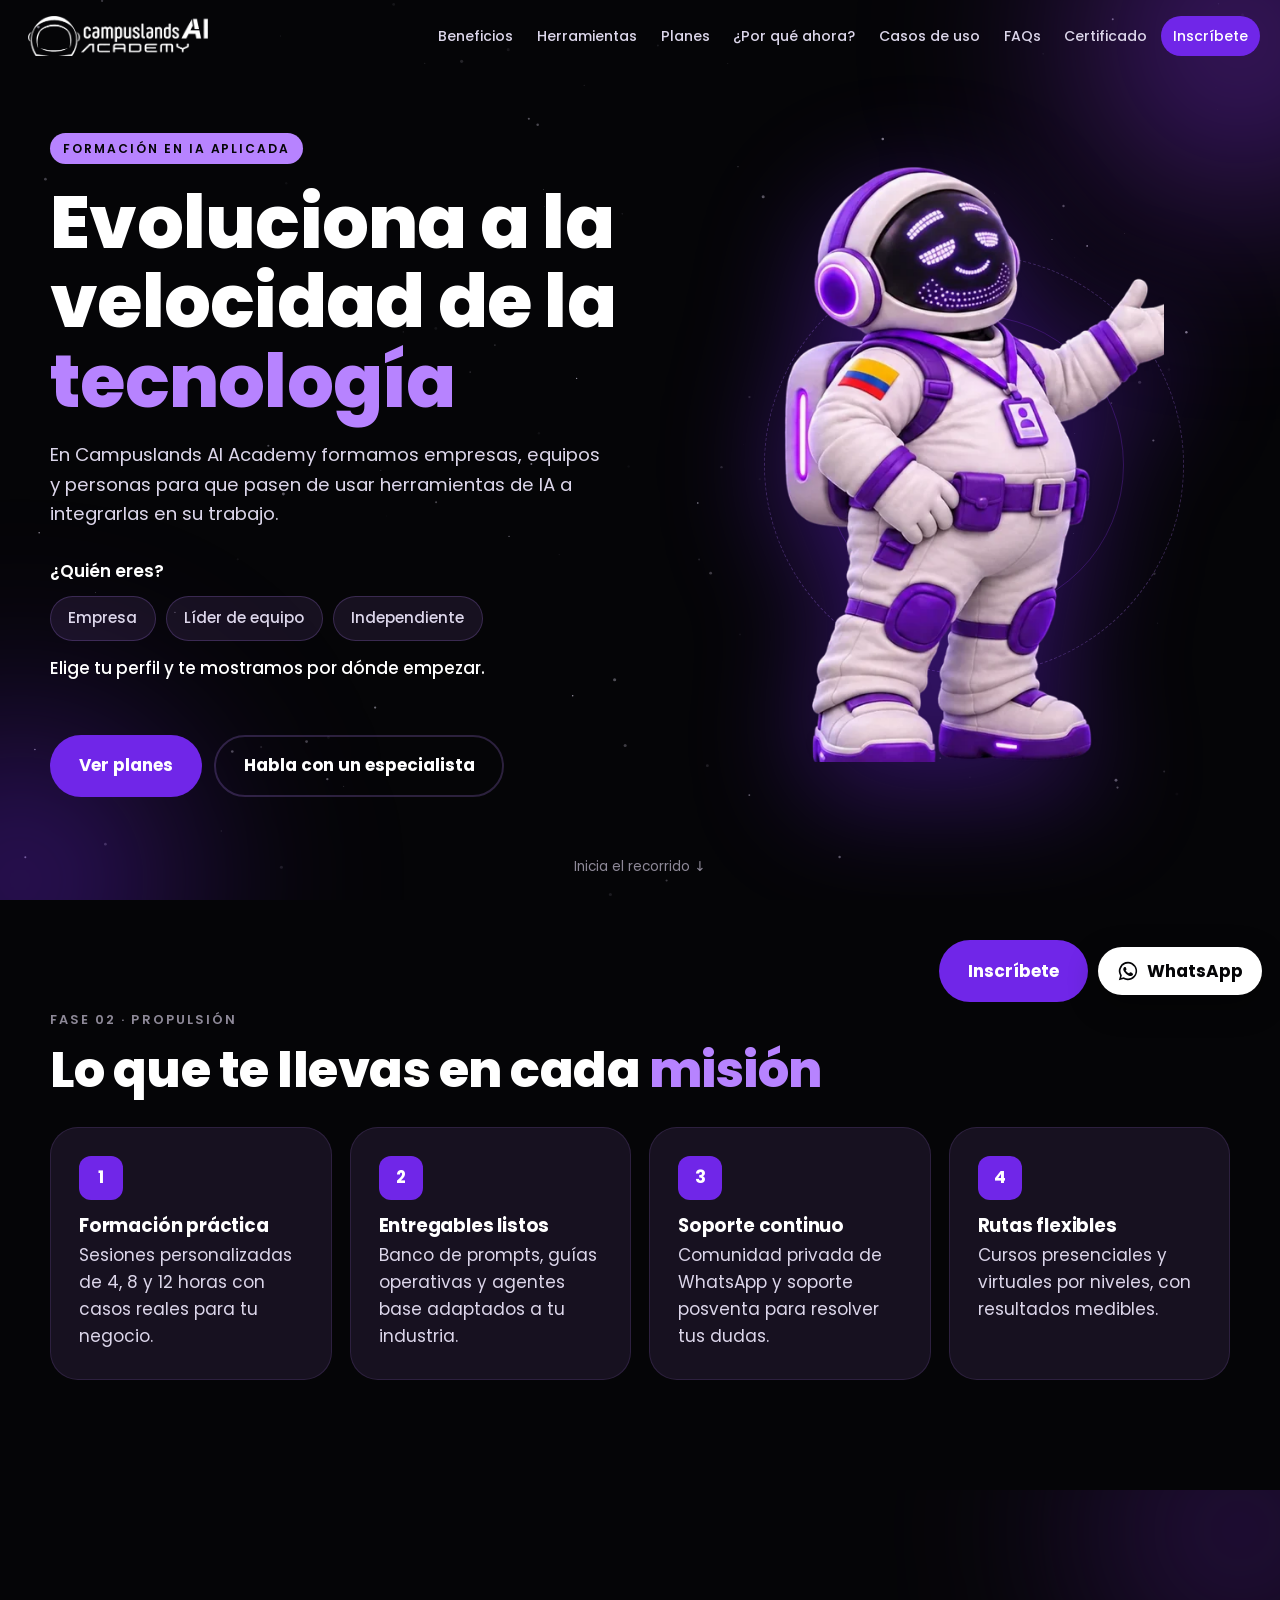
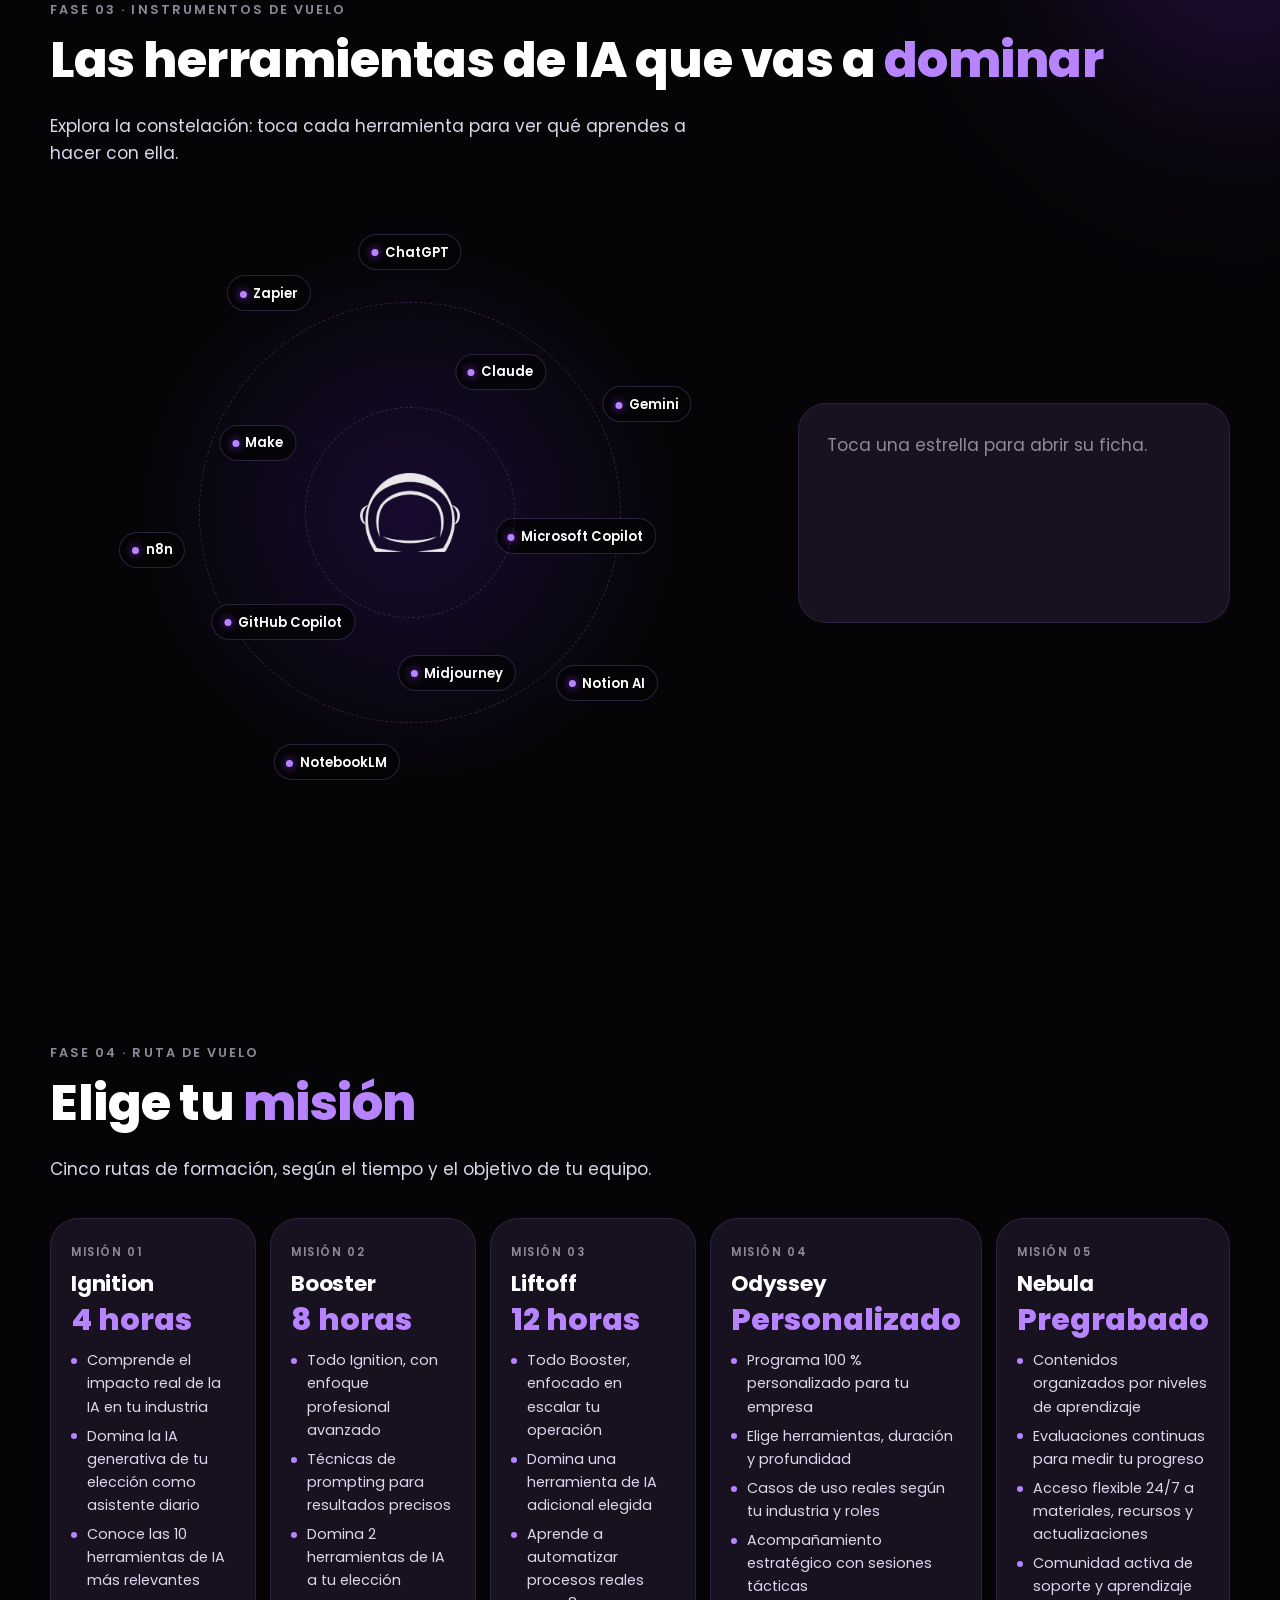
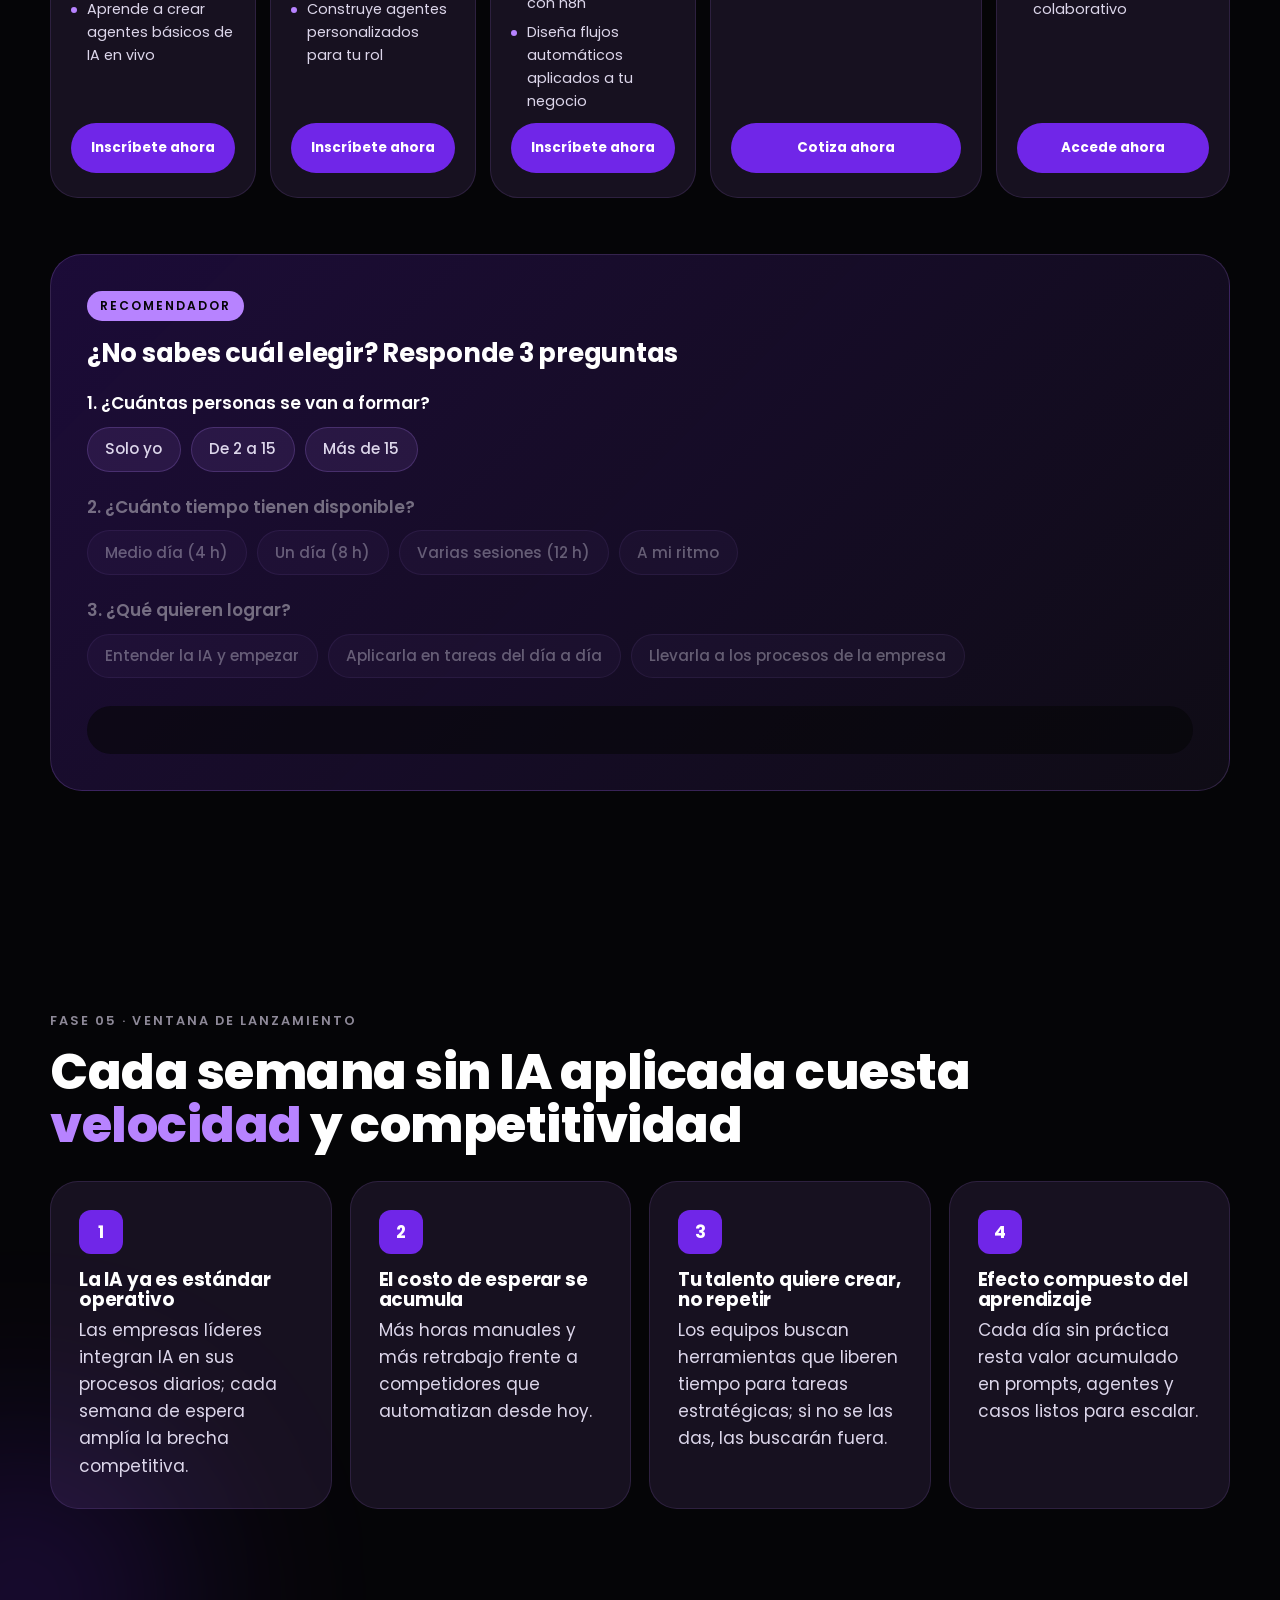
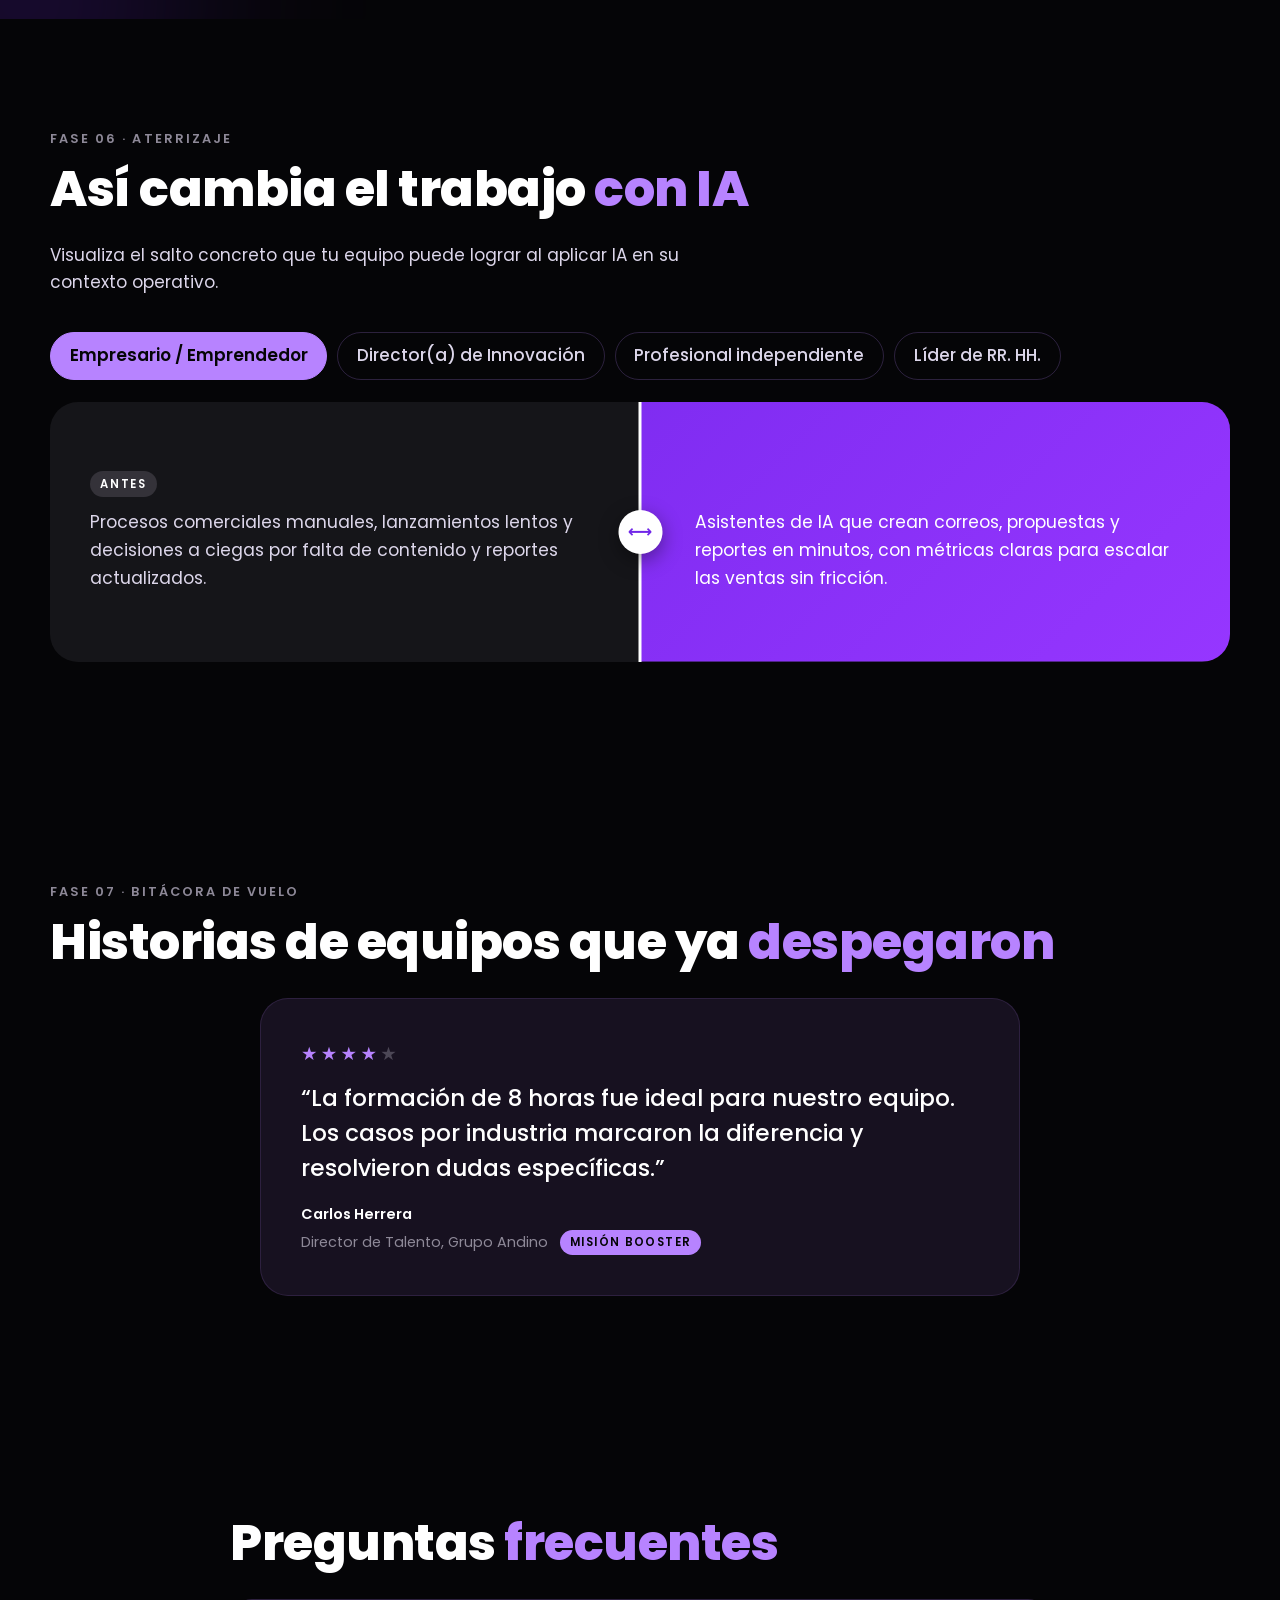
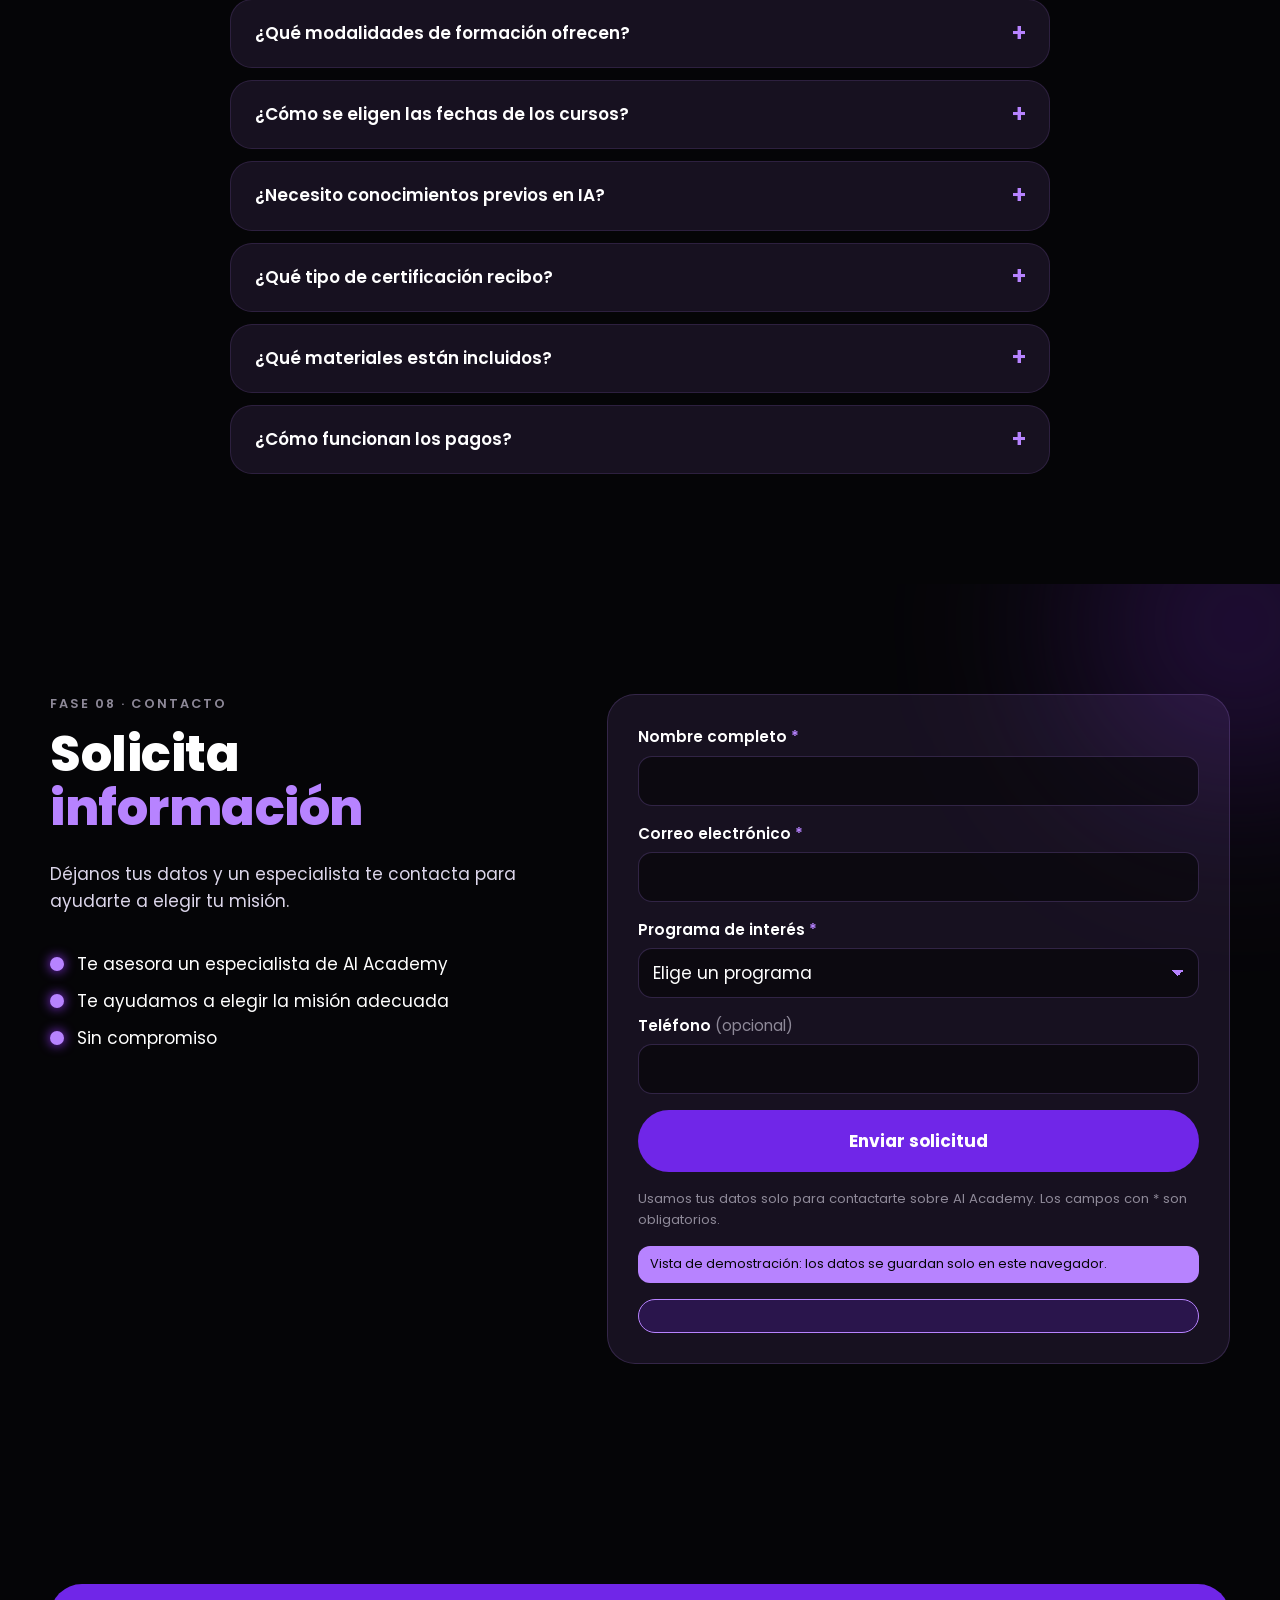
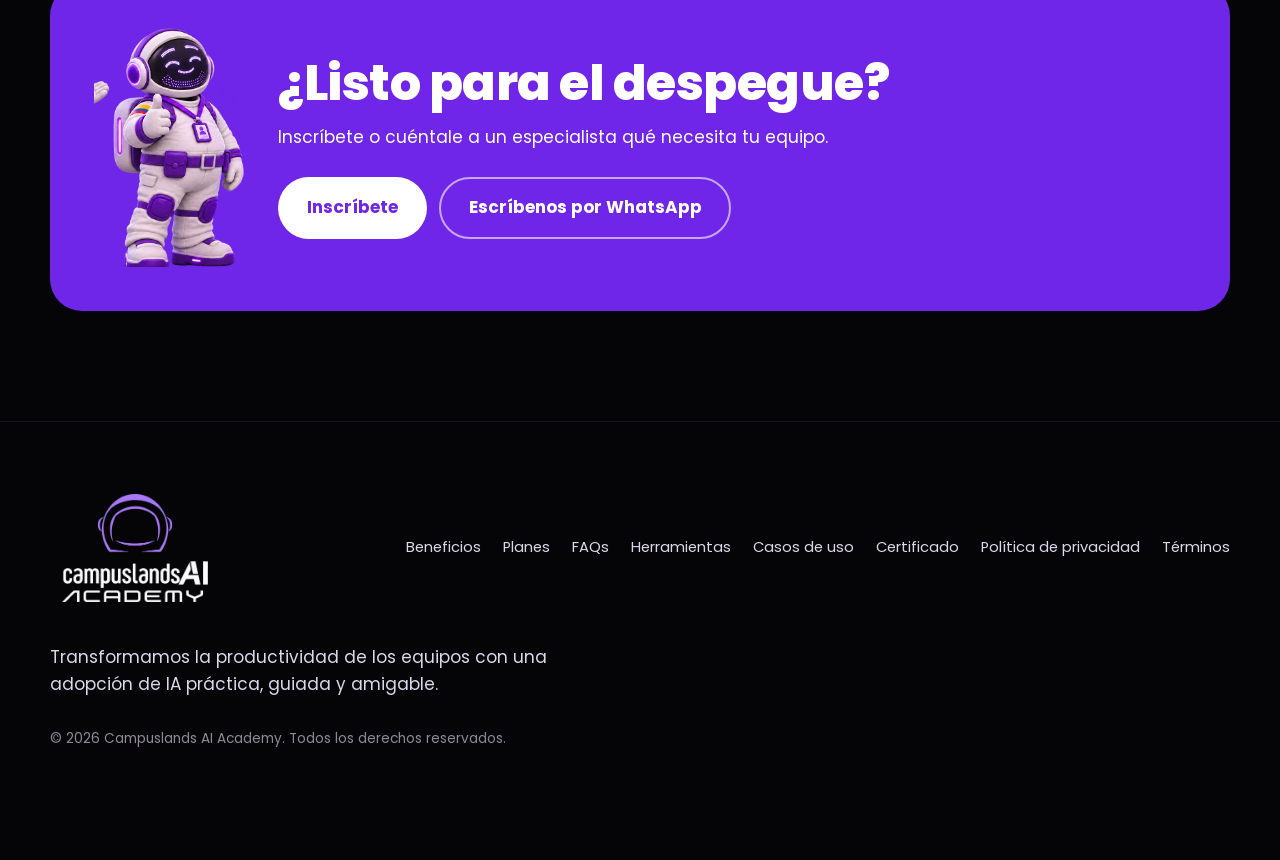
==== commit 76185059: "Formulario de solicitud, panel de seguimiento y flujo de n8n" ====
--- a/index.html
+++ b/index.html
@@ -193,6 +193,53 @@
       </div>
     </section>
 
+    <!-- 08 · SOLICITUD DE INFORMACIÓN -->
+    <section class="section" id="solicitud" data-stage="Contacto">
+      <div class="halo halo-tr soft" aria-hidden="true"></div>
+      <div class="wrap lead-grid">
+        <div class="lead-copy">
+          <p class="phase">Fase 08 · Contacto</p>
+          <h2>Solicita <span class="hl">información</span></h2>
+          <p class="sub">Déjanos tus datos y un especialista te contacta para ayudarte a elegir tu misión.</p>
+          <ul class="lead-points">
+            <li>Te asesora un especialista de AI Academy</li>
+            <li>Te ayudamos a elegir la misión adecuada</li>
+            <li>Sin compromiso</li>
+          </ul>
+        </div>
+        <form class="lead-form" id="leadForm" novalidate>
+          <div class="field">
+            <label for="f-nombre">Nombre completo <span class="req" aria-hidden="true">*</span></label>
+            <input id="f-nombre" name="nombre" type="text" autocomplete="name" maxlength="80" required aria-describedby="e-nombre">
+            <p class="err" id="e-nombre"></p>
+          </div>
+          <div class="field">
+            <label for="f-correo">Correo electrónico <span class="req" aria-hidden="true">*</span></label>
+            <input id="f-correo" name="correo" type="email" inputmode="email" autocomplete="email" maxlength="120" required aria-describedby="e-correo">
+            <p class="err" id="e-correo"></p>
+          </div>
+          <div class="field">
+            <label for="f-programa">Programa de interés <span class="req" aria-hidden="true">*</span></label>
+            <select id="f-programa" name="programa" required aria-describedby="e-programa">
+              <option value="">Elige un programa</option>
+            </select>
+            <p class="err" id="e-programa"></p>
+          </div>
+          <div class="field">
+            <label for="f-telefono">Teléfono <span class="opt">(opcional)</span></label>
+            <input id="f-telefono" name="telefono" type="tel" inputmode="tel" autocomplete="tel" maxlength="20" aria-describedby="e-telefono">
+            <p class="err" id="e-telefono"></p>
+          </div>
+          <div class="hp" aria-hidden="true"><label>Sitio web <input name="sitio_web" tabindex="-1" autocomplete="off"></label></div>
+          <p class="err form-err" id="e-formulario" role="alert"></p>
+          <button class="btn btn-primary" type="submit" id="leadSubmit">Enviar solicitud</button>
+          <p class="form-note">Usamos tus datos solo para contactarte sobre AI Academy. Los campos con * son obligatorios.</p>
+          <p class="form-demo" id="leadDemo" hidden>Vista de demostración: los datos se guardan solo en este navegador.</p>
+          <div class="form-ok" id="leadOk" role="status" tabindex="-1" hidden></div>
+        </form>
+      </div>
+    </section>
+
     <!-- CTA final -->
     <section class="section">
       <div class="wrap">
@@ -229,6 +276,9 @@
     </a>
   </div>
 
+  <script src="config.js" defer></script>
+  <script src="core.js" defer></script>
+  <script src="api.js" defer></script>
   <script src="app.js" defer></script>
 </body>
 </html>
--- a/styles.css
+++ b/styles.css
@@ -233,6 +233,30 @@
 .plan-dots button{width:8px;height:8px;border-radius:50%;border:0;padding:0;background:rgba(142,137,152,.45);cursor:pointer;transition:all .25s}
 .plan-dots button[aria-current="true"]{width:22px;border-radius:999px;background:var(--soft)}
 @media (max-width:720px){.plan-dots{display:flex}}
+/* Solicitud de información */
+.lead-grid{display:grid;grid-template-columns:.9fr 1.1fr;gap:48px;align-items:start}
+.lead-points{list-style:none;display:grid;gap:10px;margin-top:1.4rem}
+.lead-points li{padding-left:1.6em;position:relative;color:var(--white)}
+.lead-points li::before{content:"";position:absolute;left:0;top:.35em;width:14px;height:14px;border-radius:50%;background:var(--soft);box-shadow:0 0 12px var(--electric)}
+.lead-form{background:var(--card);border:1px solid rgba(183,131,255,.18);border-radius:var(--r-card);padding:30px;display:grid;gap:16px;position:relative}
+.field{display:grid;gap:6px;min-width:0}
+.lead-form>*{min-width:0}
+.field label{color:var(--white);font-weight:600;font-size:.95rem}
+.req{color:var(--soft)} .opt{color:var(--muted);font-weight:400}
+.field input,.field select{box-sizing:border-box;min-width:0;width:100%;min-height:50px;border-radius:14px;border:1.5px solid rgba(183,131,255,.22);background:rgba(5,5,7,.6);color:var(--white);font:inherit;padding:0 14px;transition:border-color .2s}
+.field select{appearance:none;background-image:linear-gradient(45deg,transparent 50%,var(--soft) 50%),linear-gradient(135deg,var(--soft) 50%,transparent 50%);background-position:calc(100% - 20px) 50%,calc(100% - 14px) 50%;background-size:6px 6px;background-repeat:no-repeat}
+.field input:focus,.field select:focus{outline:none;border-color:var(--soft);box-shadow:0 0 0 3px rgba(183,131,255,.25)}
+.field [aria-invalid="true"]{border-color:#FF8FA3}
+.err{color:#FF8FA3;font-size:.85rem;min-height:0}
+.err:empty{display:none}
+.hp{position:absolute;width:1px;height:1px;overflow:hidden;clip-path:inset(50%);white-space:nowrap}
+.lead-grid>*{min-width:0}
+.form-note{color:var(--muted);font-size:.82rem}
+.form-demo{font-size:.8rem;color:var(--black);background:var(--soft);border-radius:12px;padding:8px 12px}
+.form-ok{display:grid;grid-template-columns:72px 1fr;gap:16px;align-items:center;background:rgba(112,38,232,.22);border:1px solid var(--soft);border-radius:20px;padding:16px;outline:none}
+.form-ok img{width:72px;height:auto}
+.form-ok strong{color:var(--white);font-size:1.1rem}
+.form-ok .ref{color:var(--soft);font-size:.85rem;margin-top:4px}
 /* Tabletas */
 @media (max-width:1080px){
   .menu{position:fixed;top:72px;right:0;left:0;flex-direction:column;align-items:stretch;background:rgba(5,5,7,.97);padding:14px 20px 24px;gap:2px;transform:translateY(-130%);transition:transform .3s ease;border-bottom:1px solid rgba(183,131,255,.15)}
@@ -249,7 +273,9 @@
 @media (max-width:720px){
   body{font-size:16px}
   .hero{padding-top:96px}
-  .hero-grid,.constellation-wrap,.cta-block,.footer-grid{grid-template-columns:1fr}
+  .hero-grid,.constellation-wrap,.cta-block,.footer-grid,.lead-grid{grid-template-columns:1fr}
+  .lead-grid{gap:24px}
+  .lead-form{padding:22px 18px}
   .hero-grid{gap:18px}
   .hero-visual{min-height:0;height:250px;order:-1;overflow:visible}
   .hero-visual .max{width:auto;height:236px}
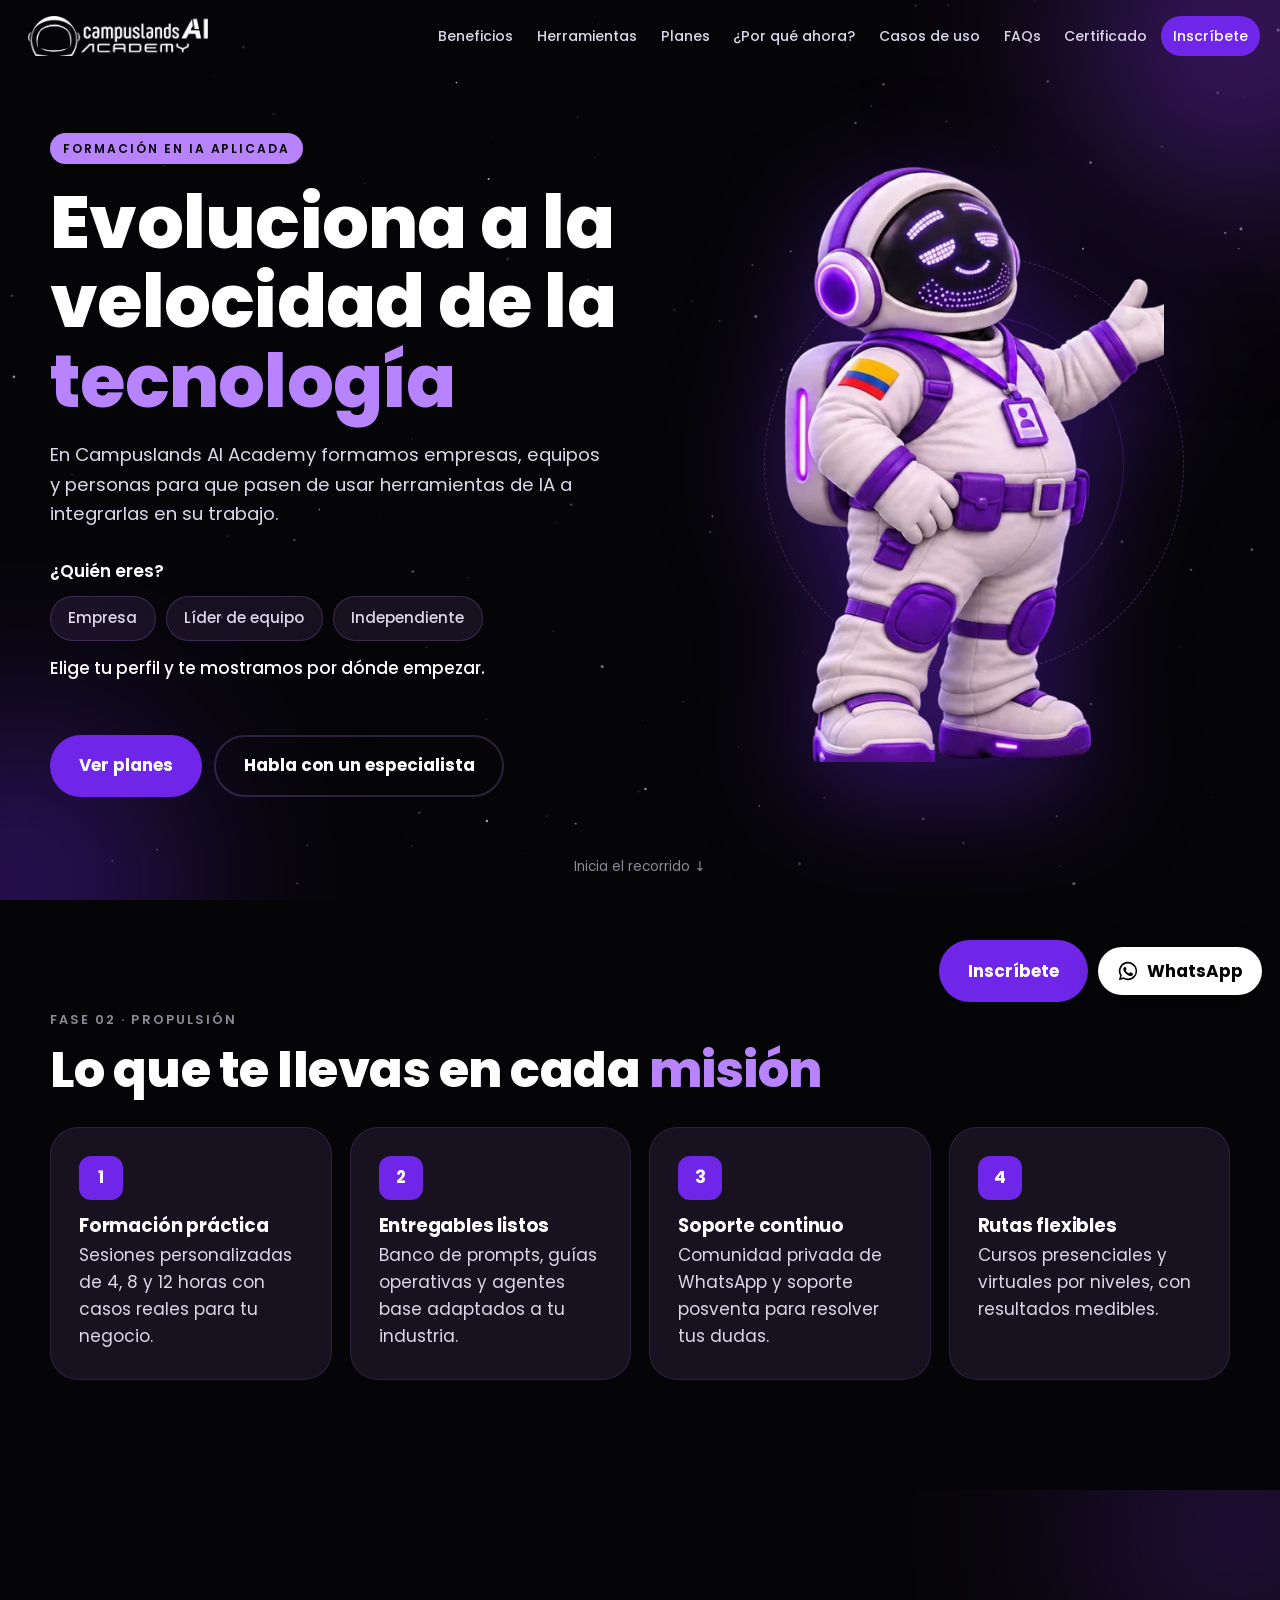
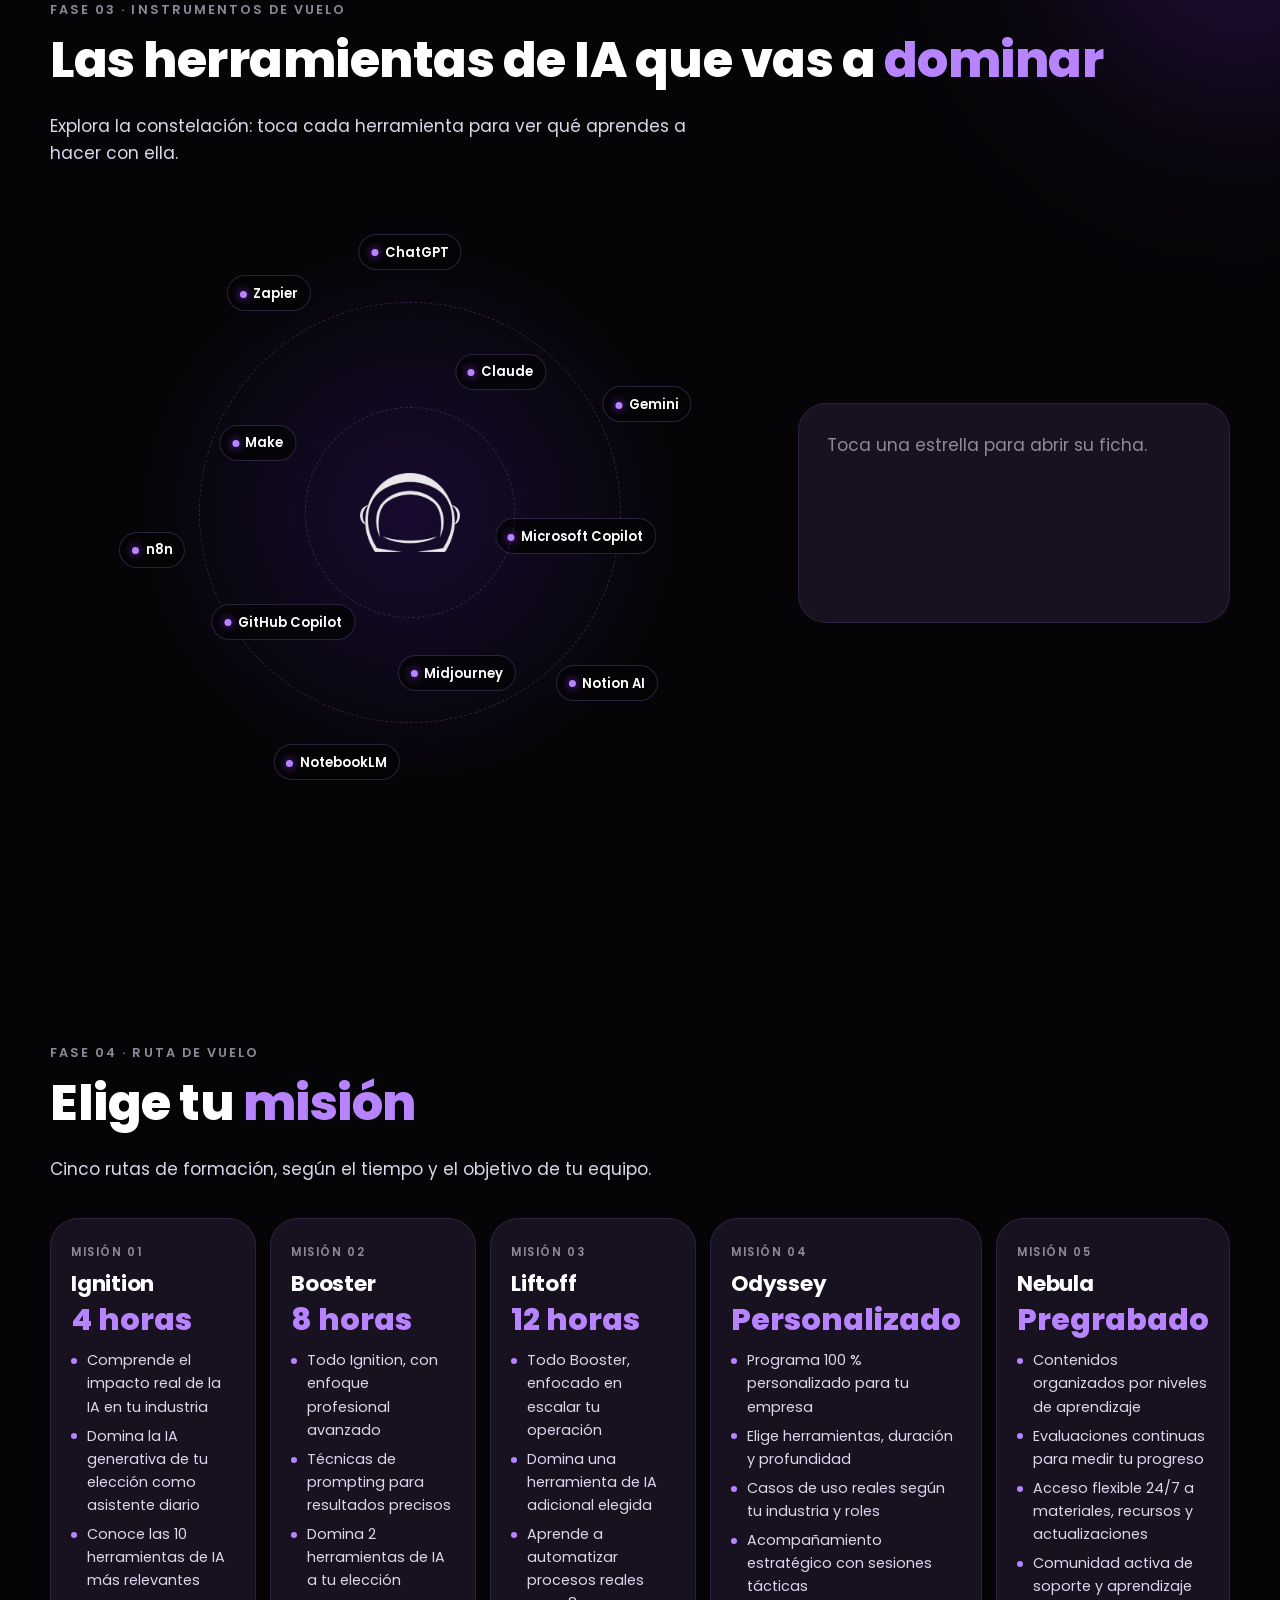
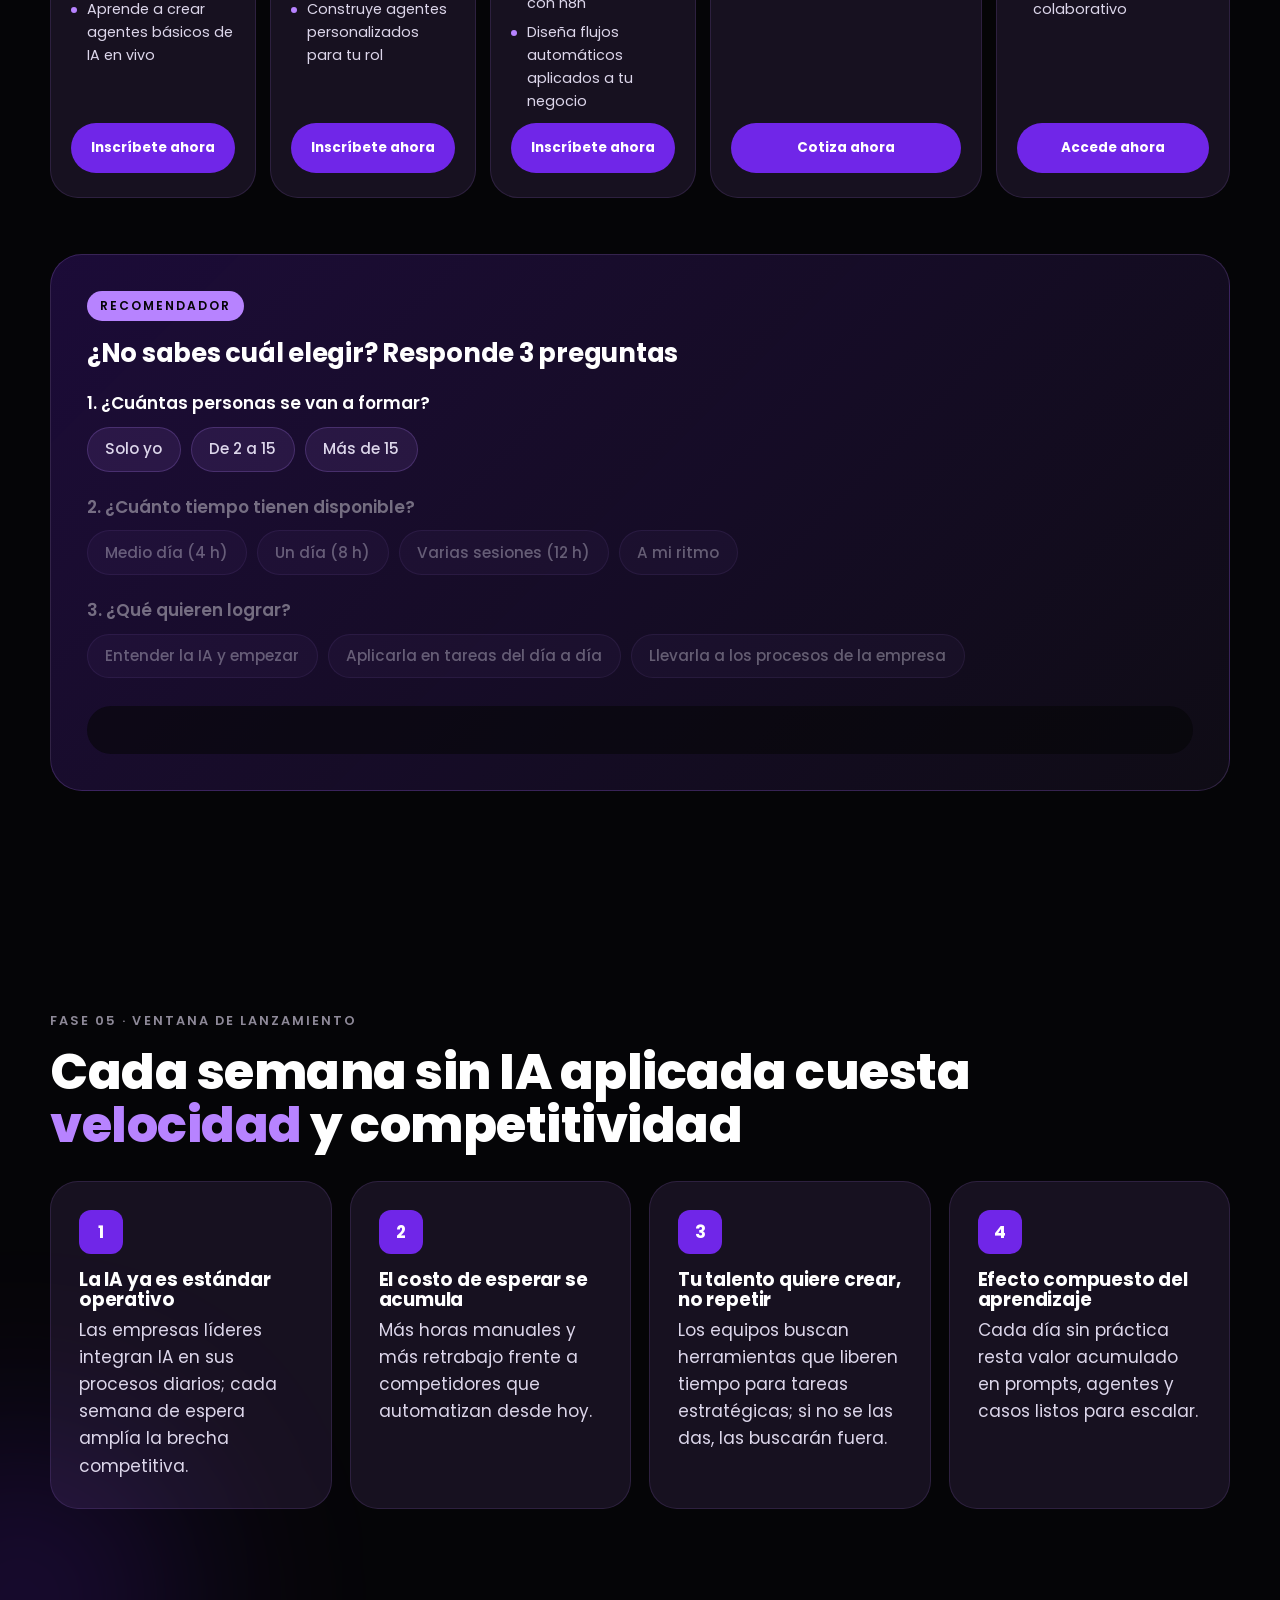
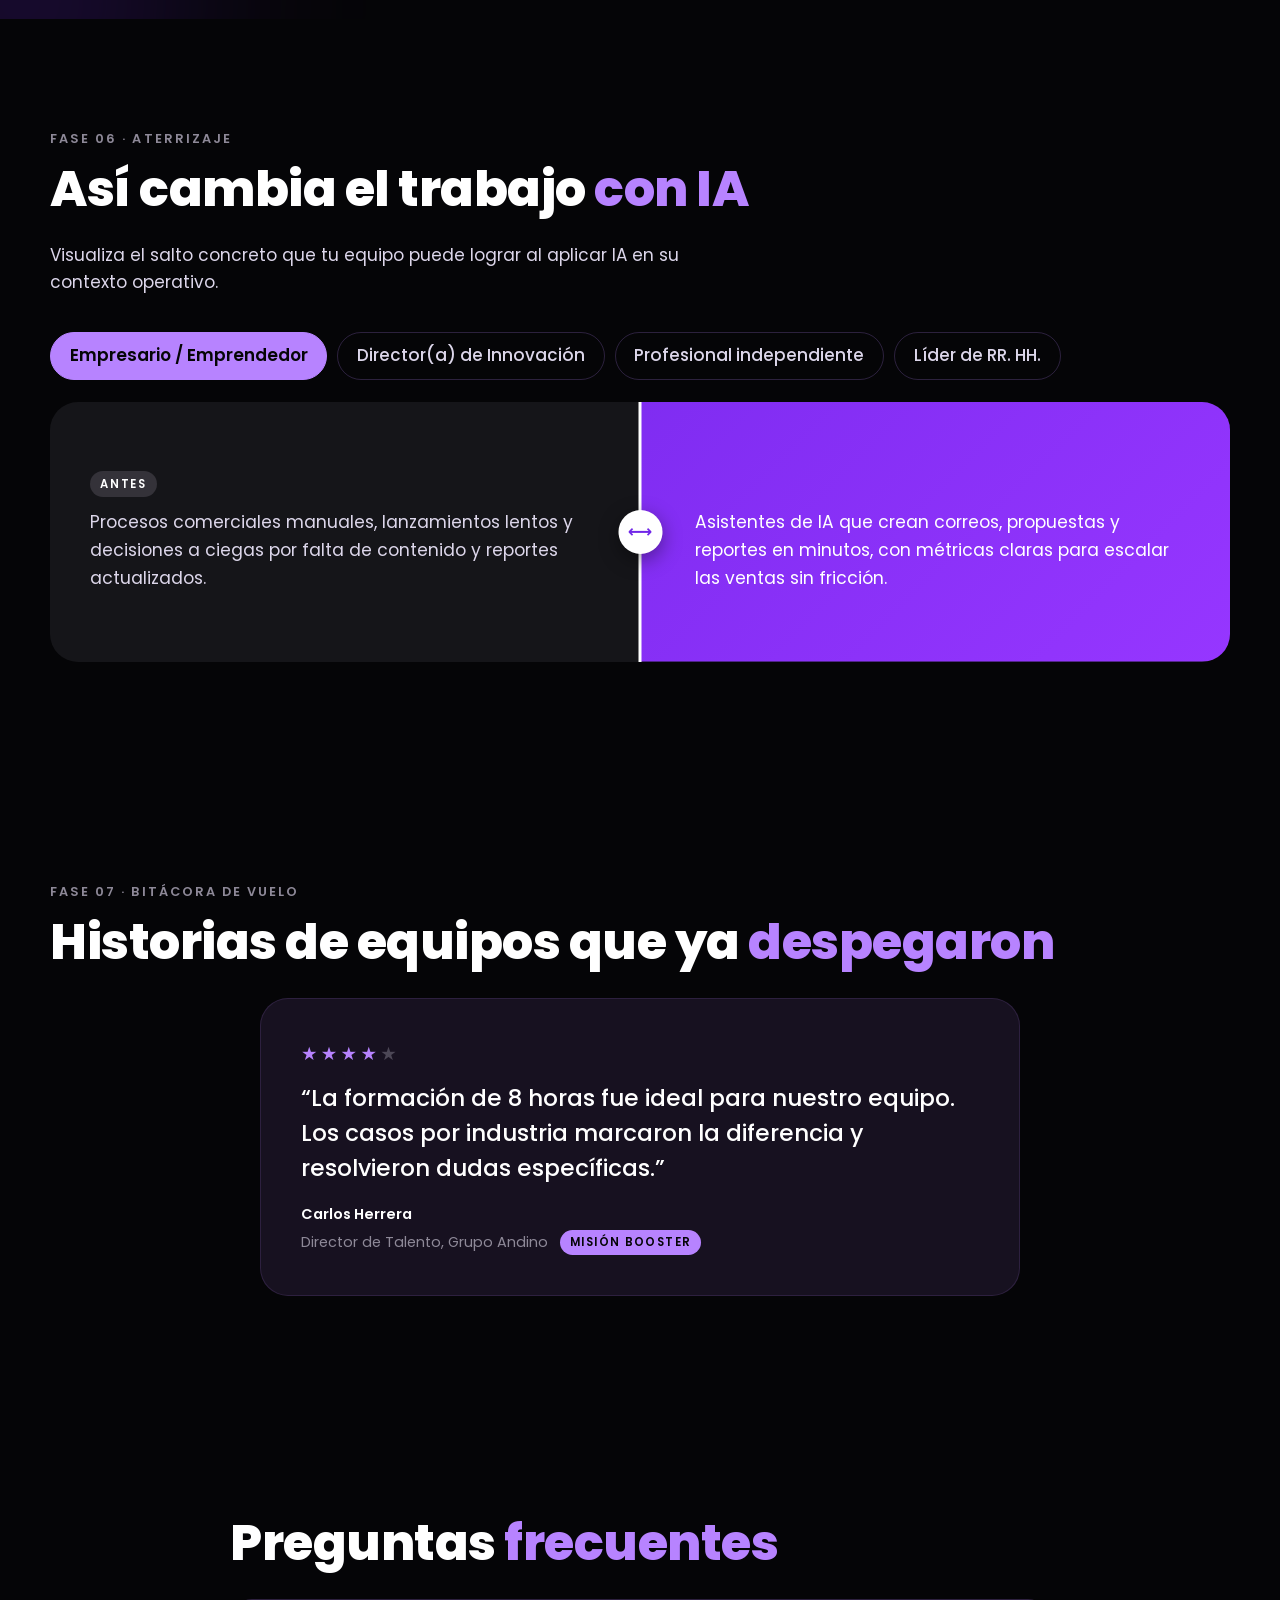
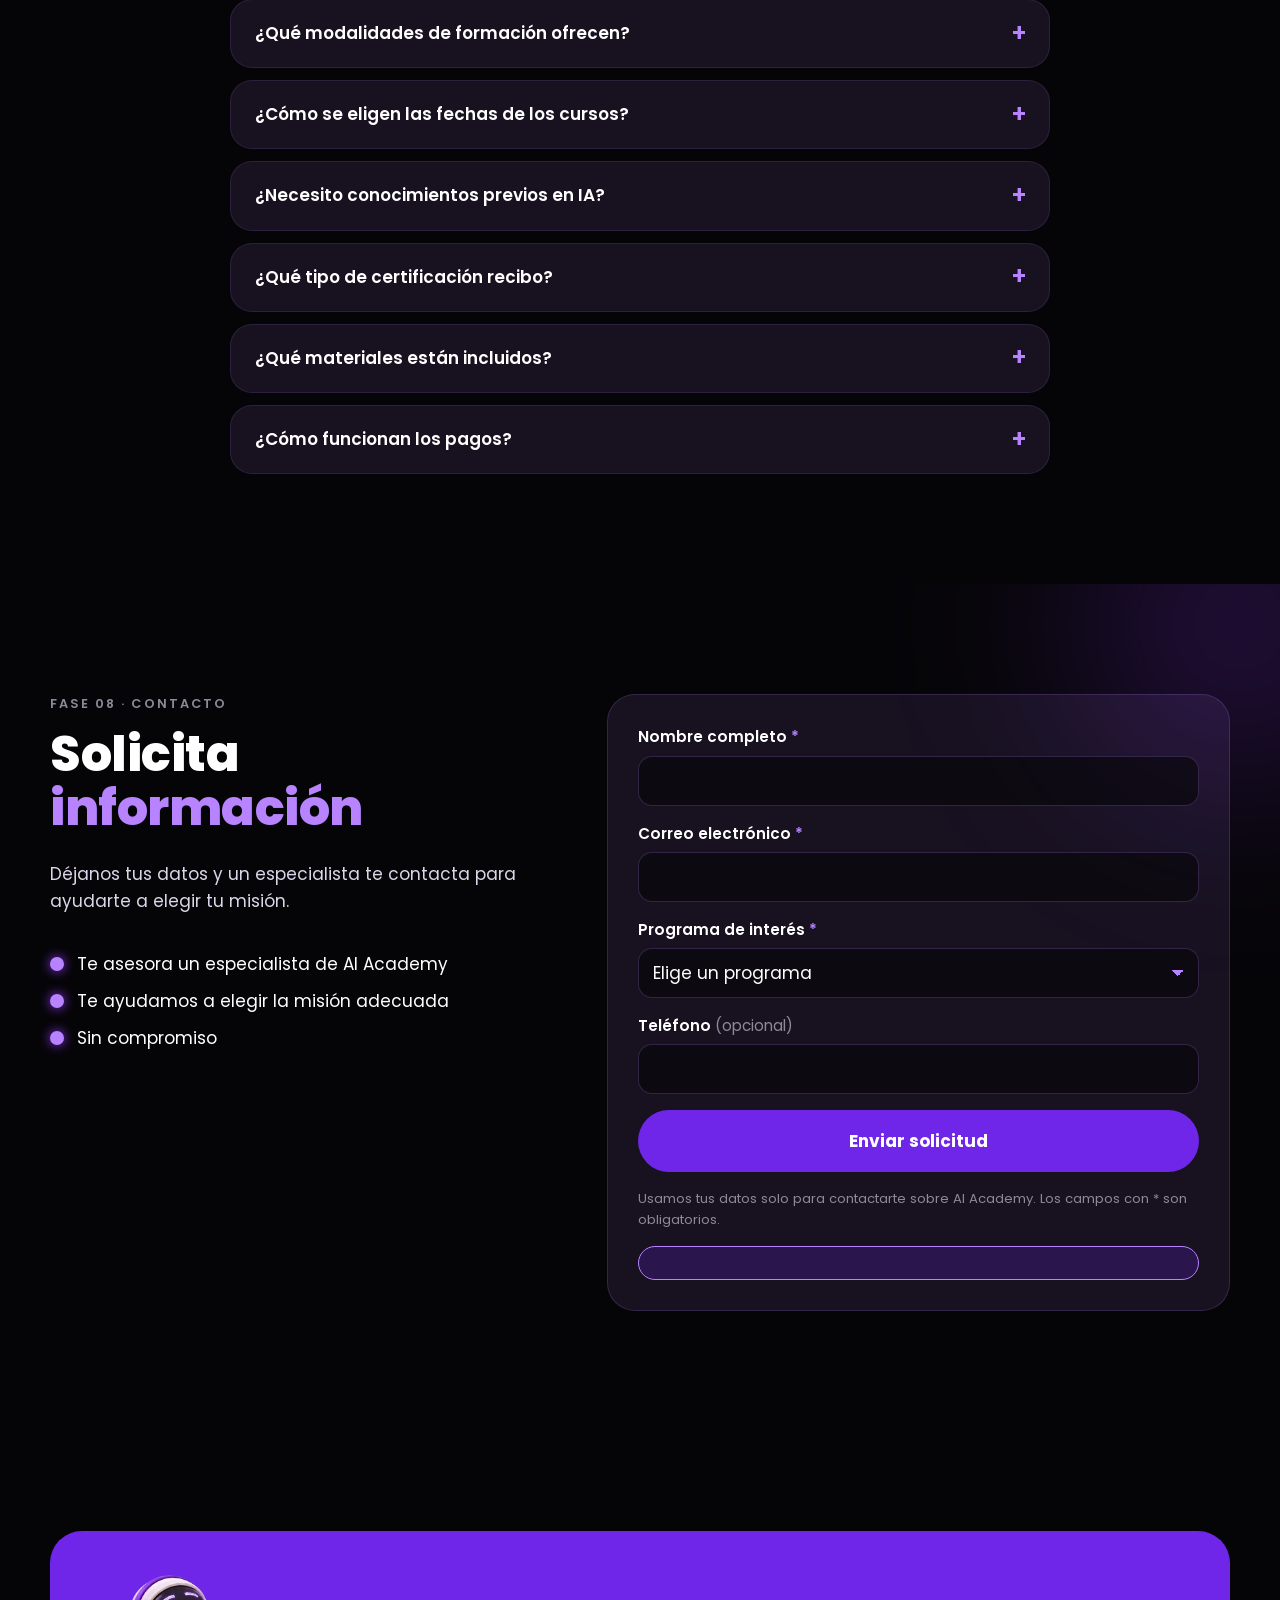
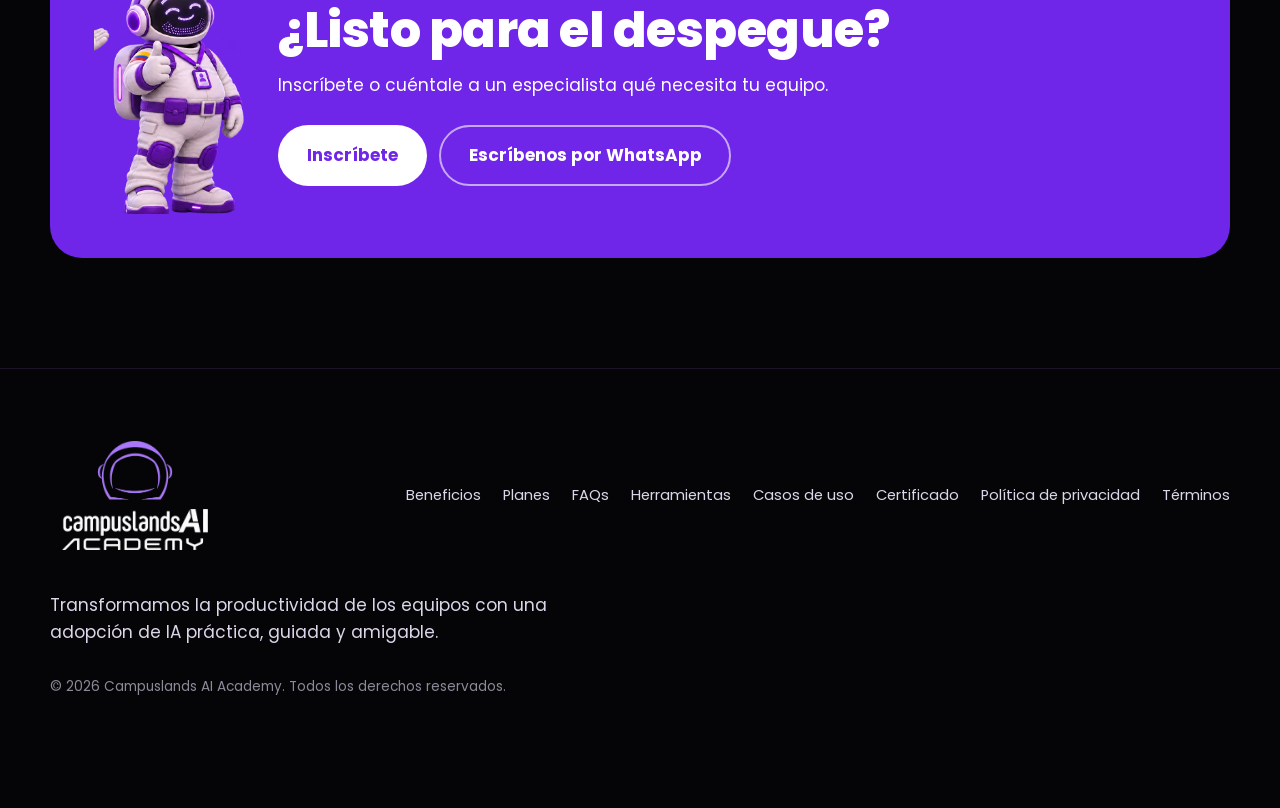
==== commit b284dccc: "Evitar caché de scripts" ====
--- a/index.html
+++ b/index.html
@@ -12,7 +12,7 @@
   <link rel="preconnect" href="https://fonts.gstatic.com" crossorigin>
   <link rel="stylesheet" href="https://fonts.googleapis.com/css2?family=Poppins:wght@400;500;600;700;800&display=swap">
   <link rel="preload" as="image" href="assets/max-presentando.webp" type="image/webp">
-  <link rel="stylesheet" href="styles.css">
+  <link rel="stylesheet" href="styles.css?v=2">
 </head>
 <body>
   <a class="skip" href="#contenido">Saltar al contenido</a>
@@ -276,9 +276,9 @@
     </a>
   </div>
 
-  <script src="config.js" defer></script>
-  <script src="core.js" defer></script>
-  <script src="api.js" defer></script>
-  <script src="app.js" defer></script>
+  <script src="config.js?v=2" defer></script>
+  <script src="core.js?v=2" defer></script>
+  <script src="api.js?v=2" defer></script>
+  <script src="app.js?v=2" defer></script>
 </body>
 </html>
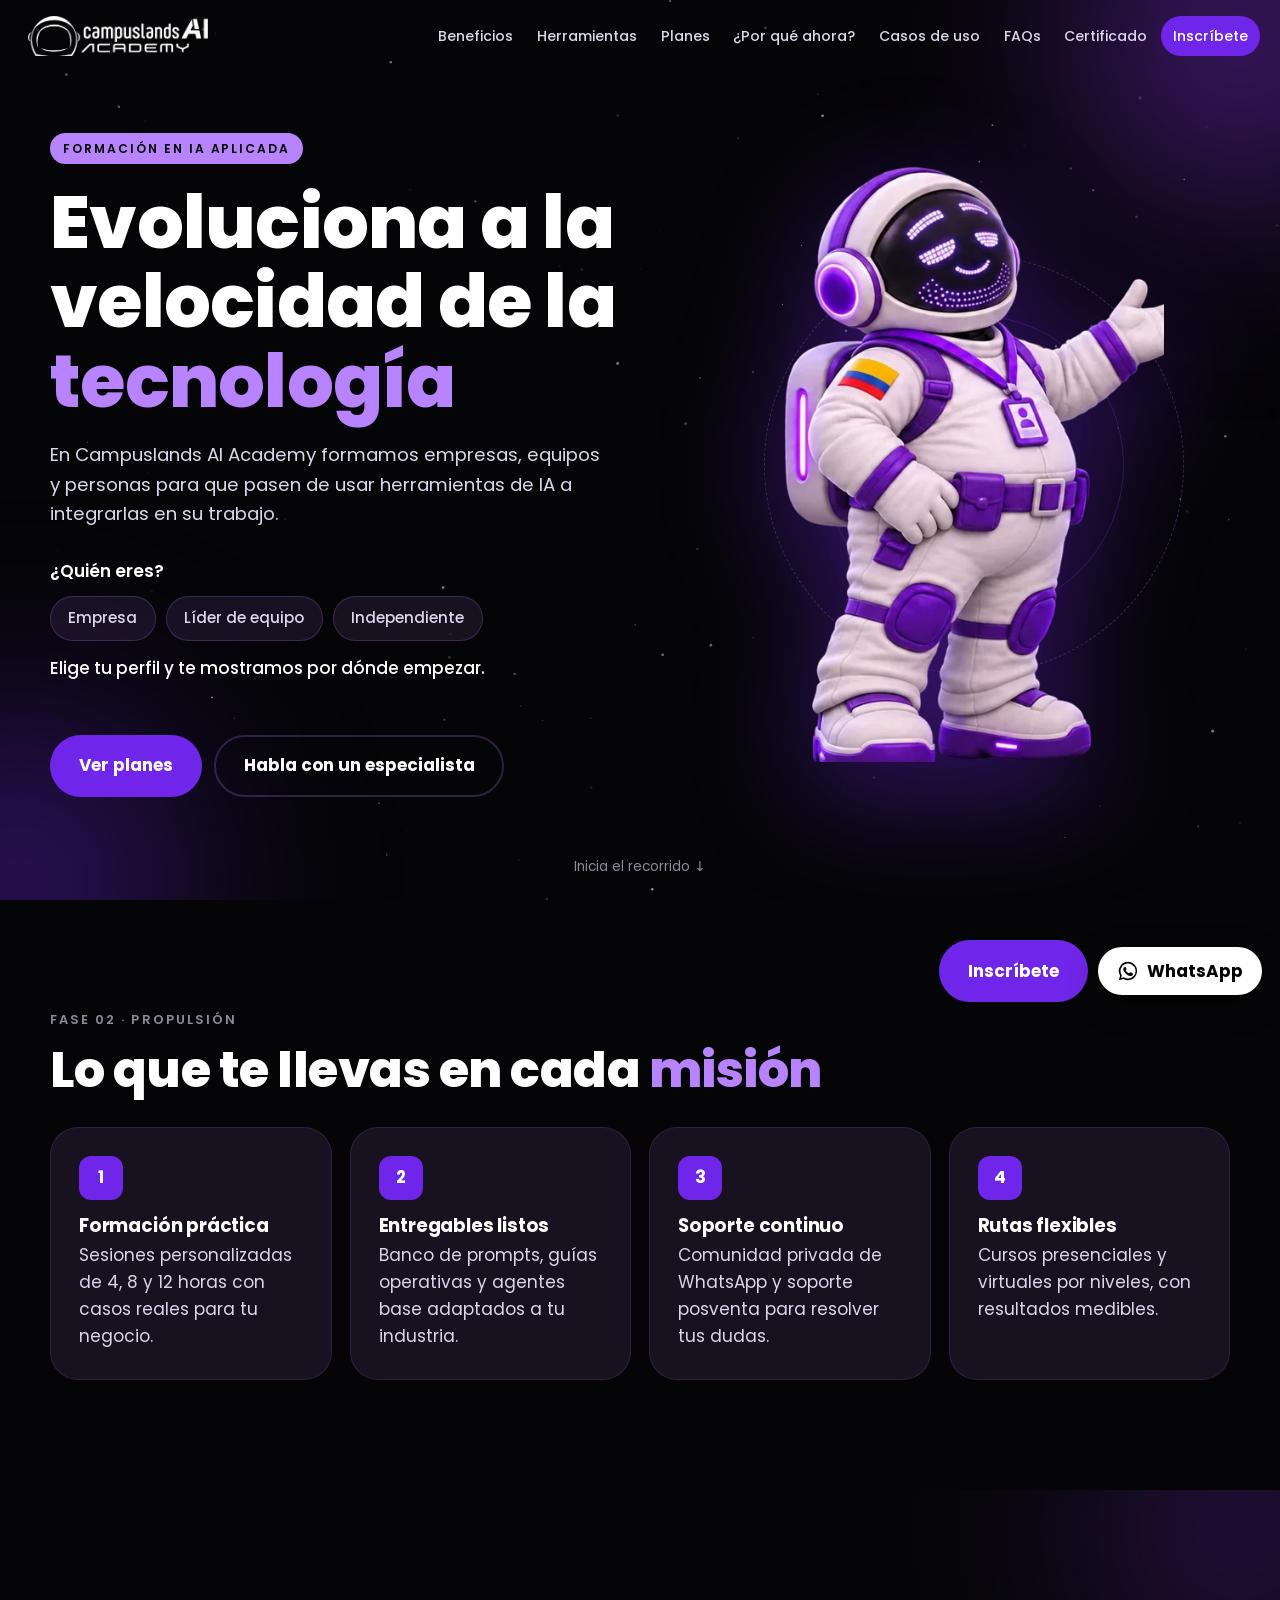
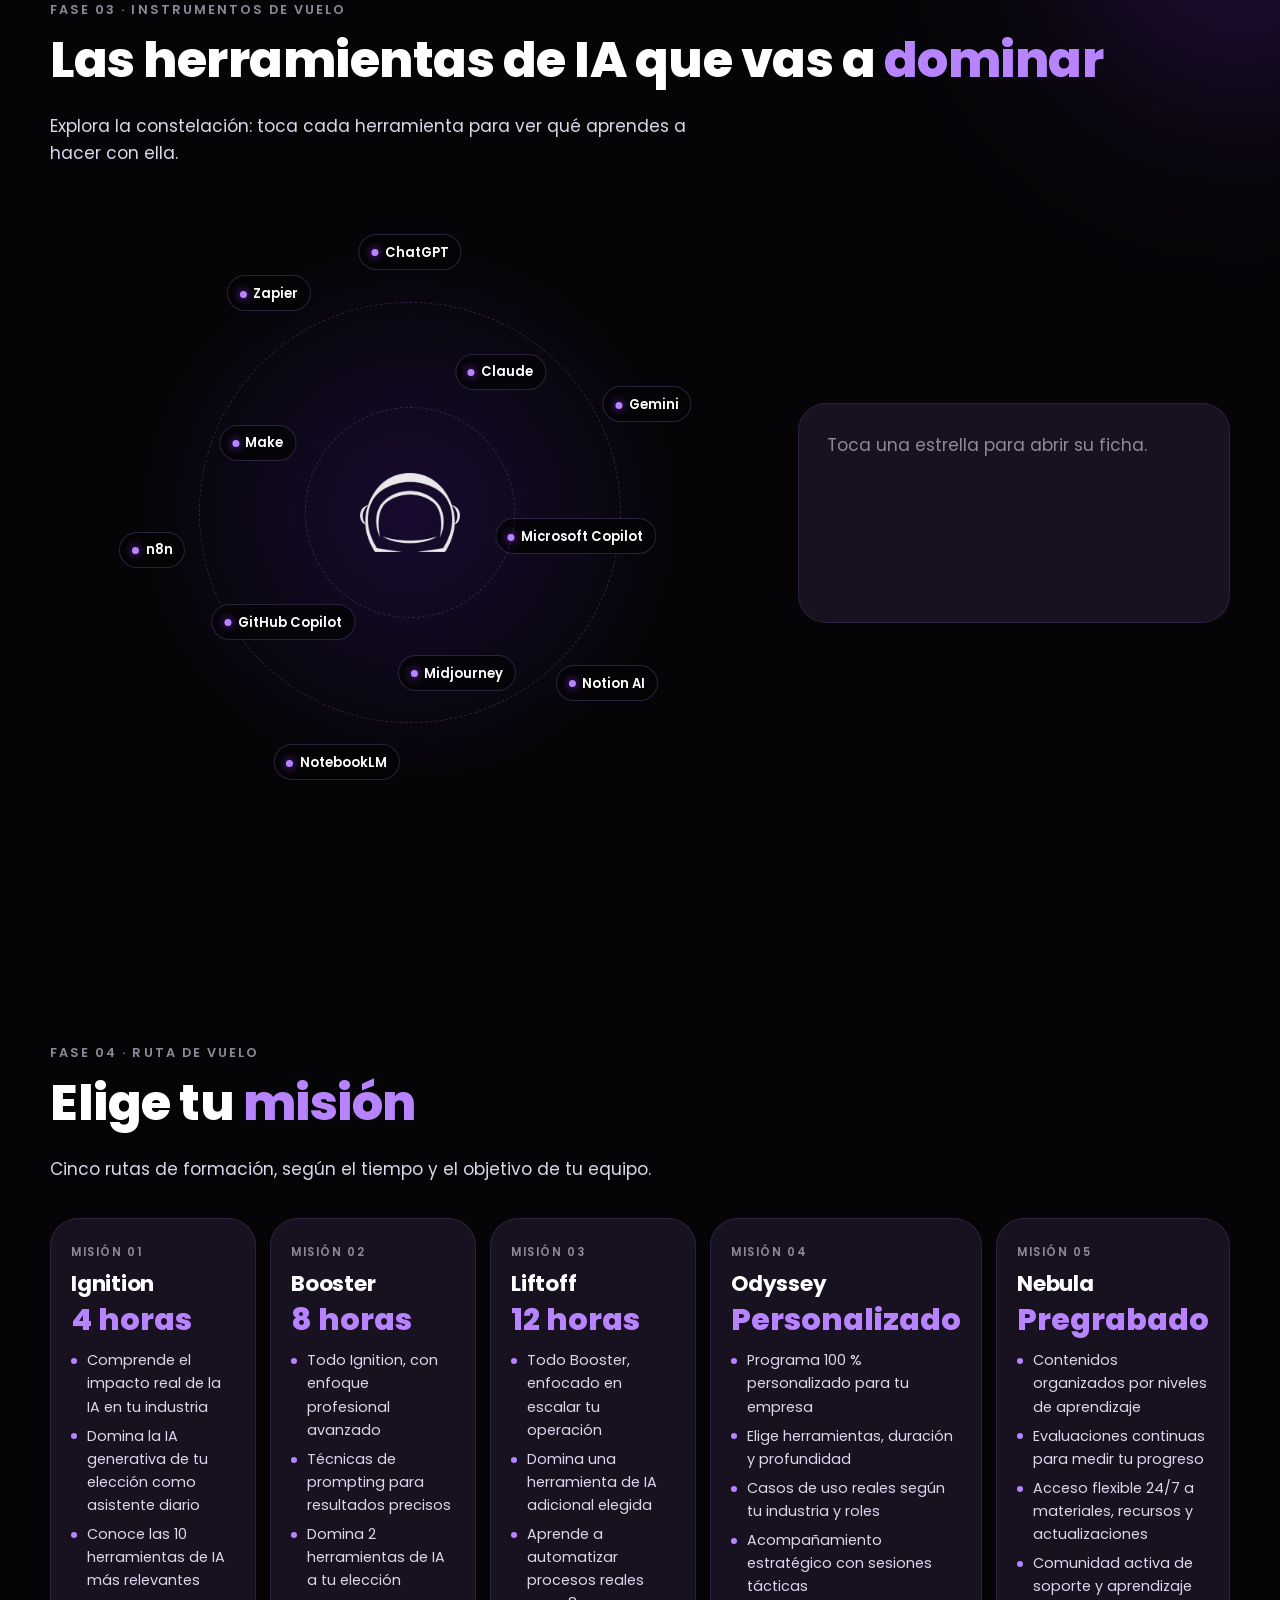
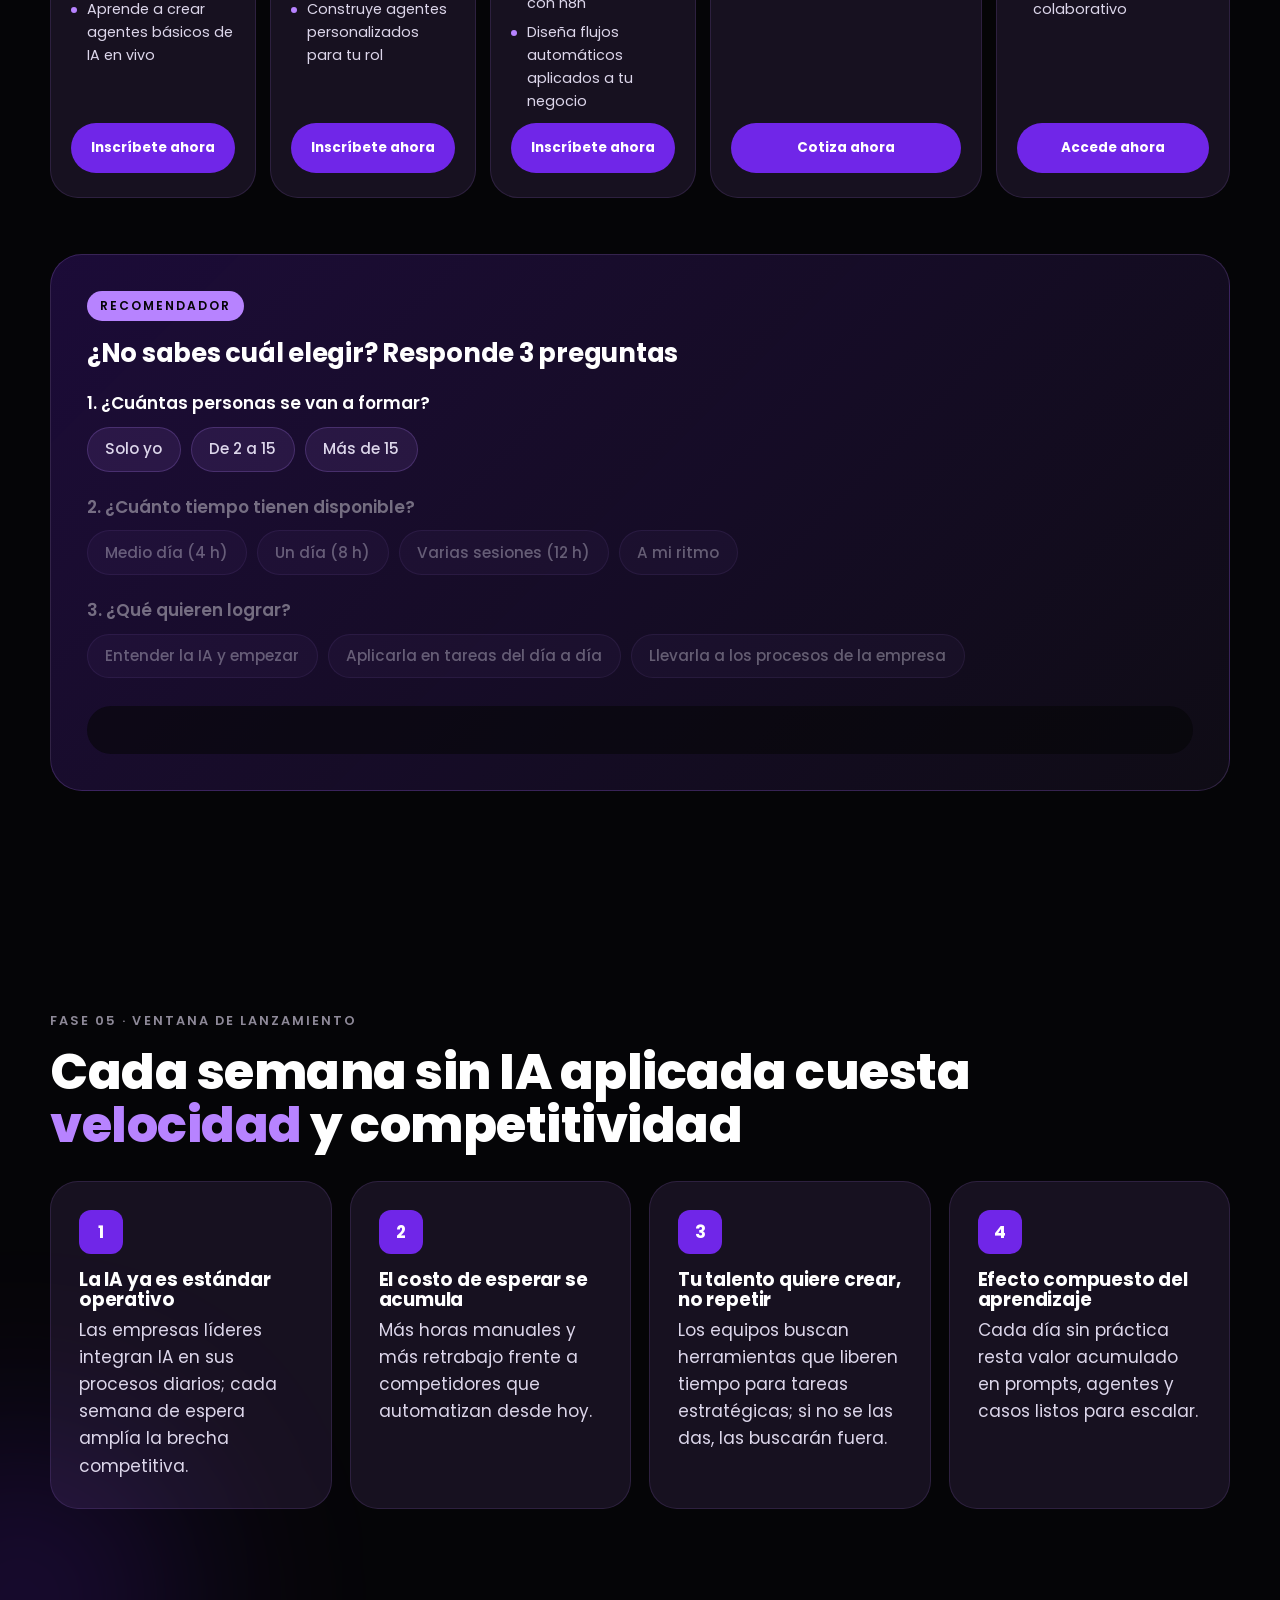
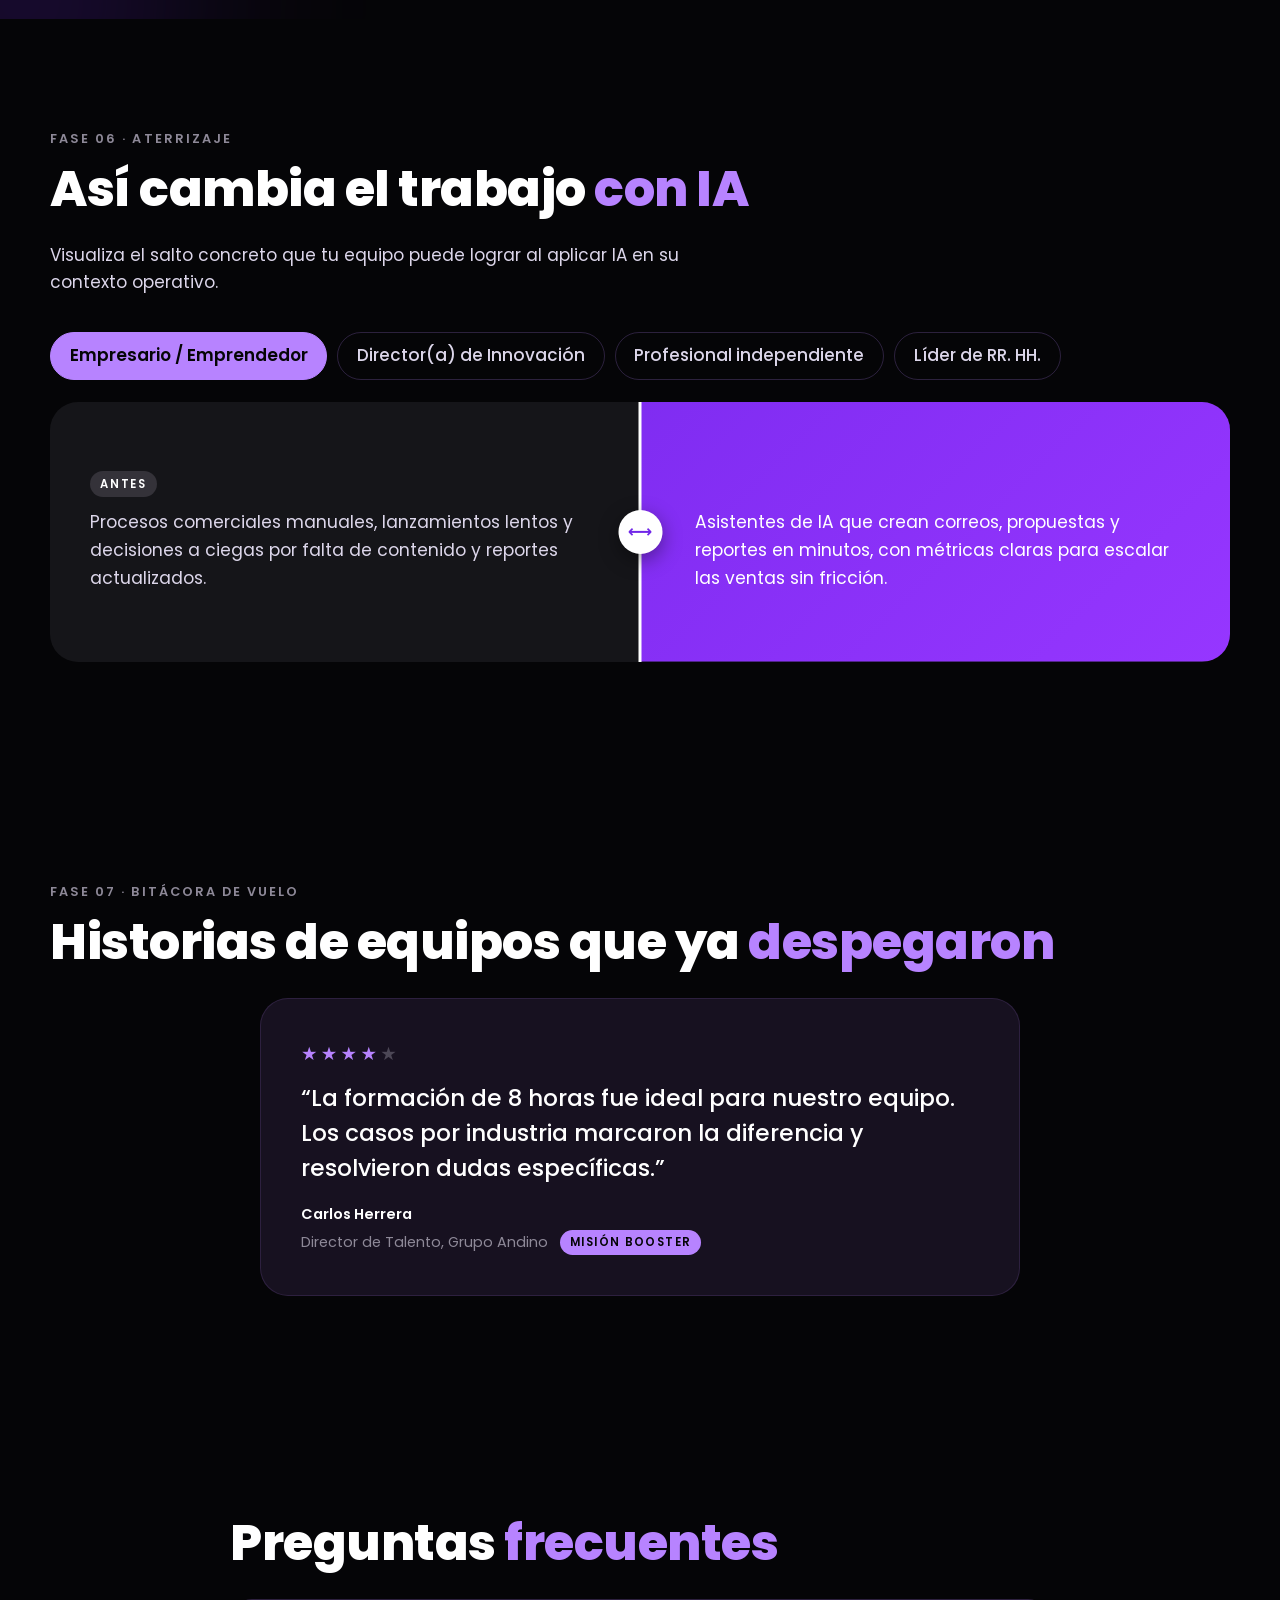
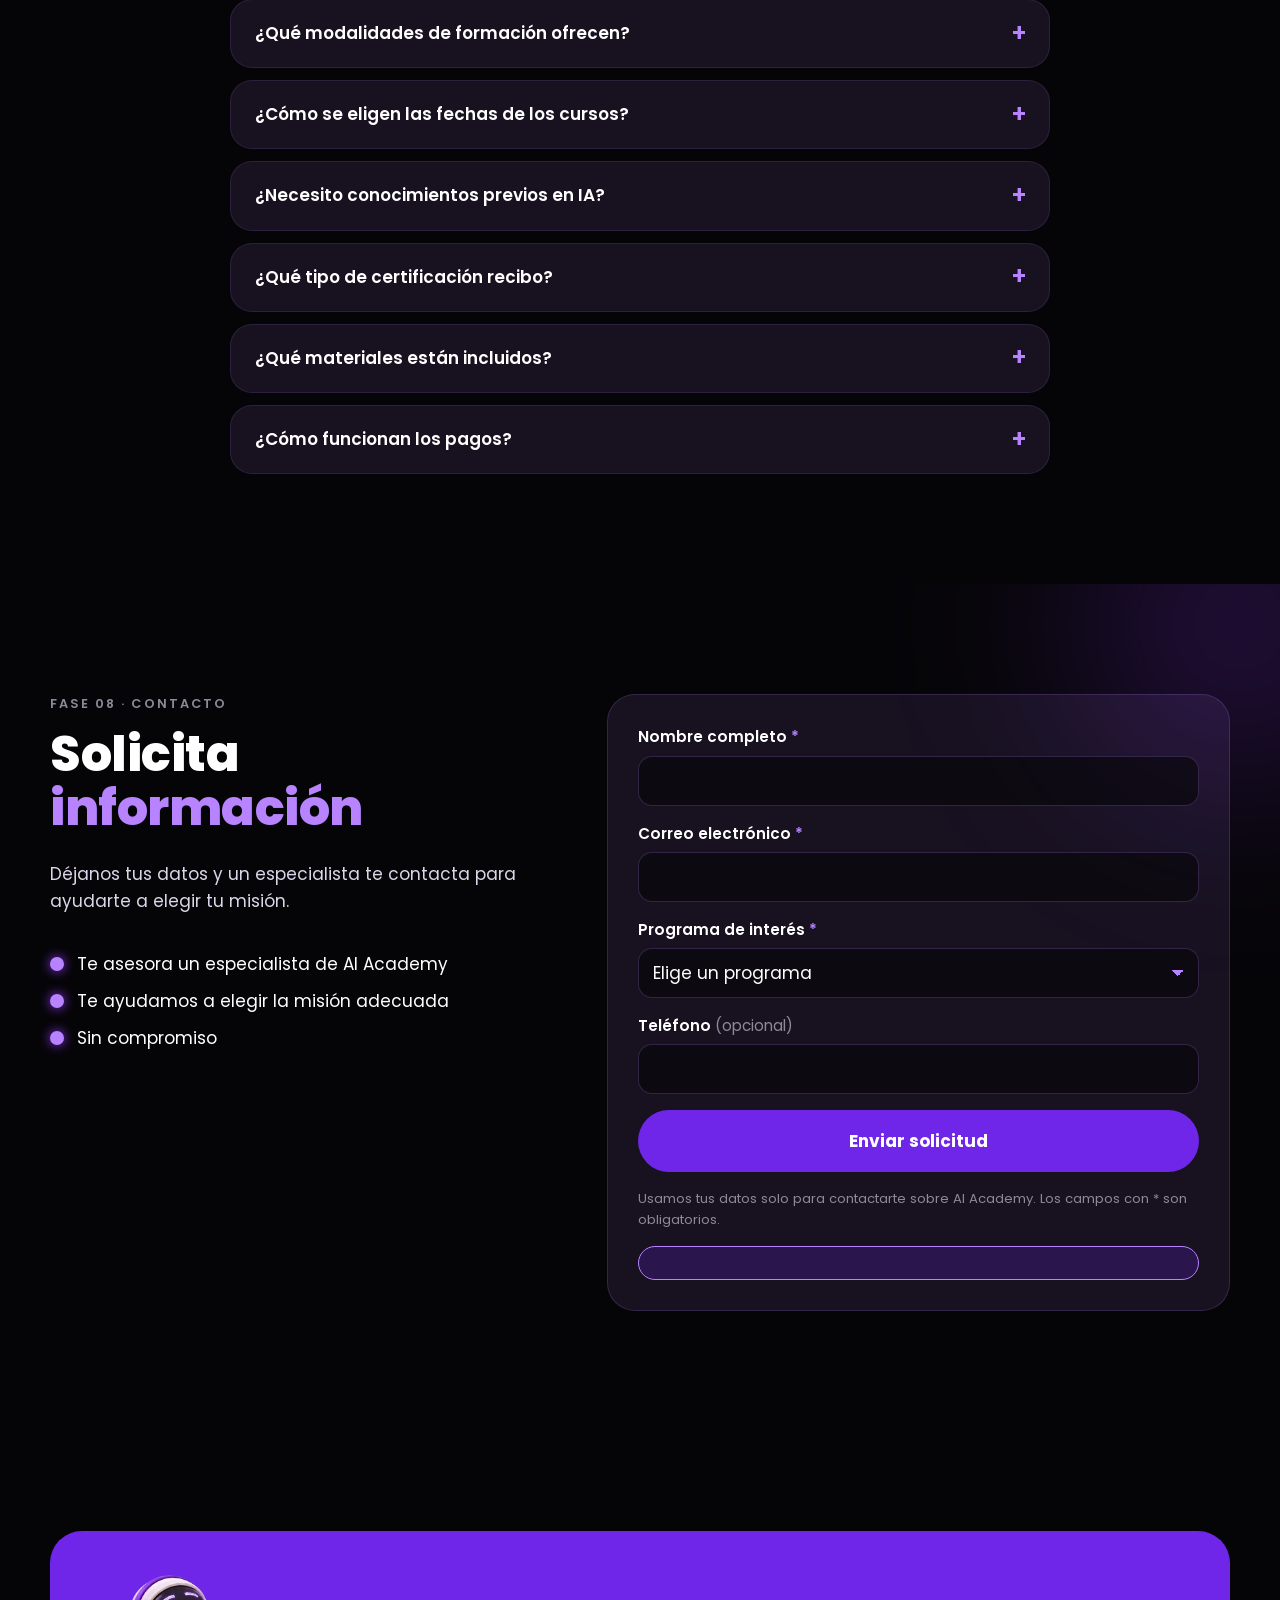
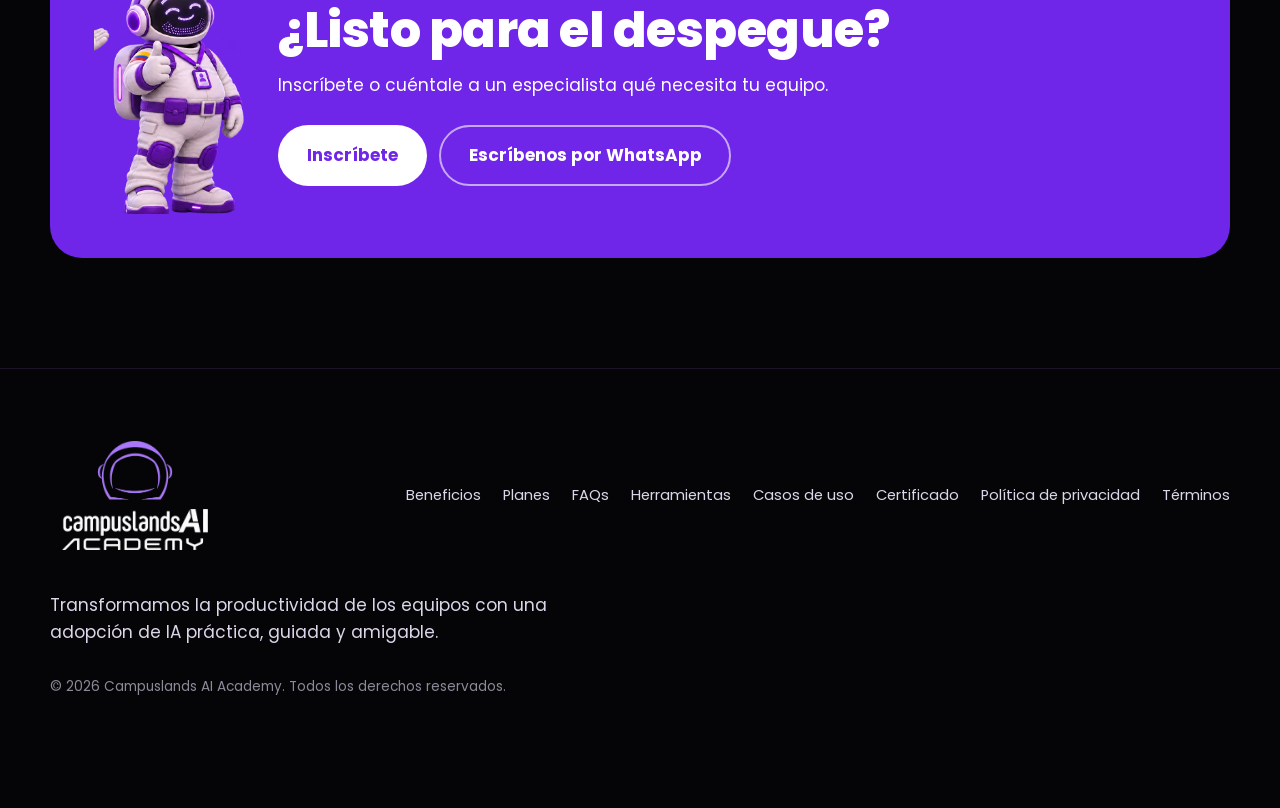
==== commit f9d60cee: "Evitar desplazamiento lateral de las secciones al enfocar campos" ====
--- a/index.html
+++ b/index.html
@@ -12,7 +12,7 @@
   <link rel="preconnect" href="https://fonts.gstatic.com" crossorigin>
   <link rel="stylesheet" href="https://fonts.googleapis.com/css2?family=Poppins:wght@400;500;600;700;800&display=swap">
   <link rel="preload" as="image" href="assets/max-presentando.webp" type="image/webp">
-  <link rel="stylesheet" href="styles.css?v=2">
+  <link rel="stylesheet" href="styles.css?v=3">
 </head>
 <body>
   <a class="skip" href="#contenido">Saltar al contenido</a>
--- a/styles.css
+++ b/styles.css
@@ -84,7 +84,7 @@
 .halo.soft{opacity:.55}
 
 /* Hero */
-.hero{min-height:100svh;display:flex;align-items:center;position:relative;overflow:hidden;padding:110px 0 80px}
+.hero{min-height:100svh;display:flex;align-items:center;position:relative;overflow:hidden;overflow:clip;padding:110px 0 80px}
 .stars{position:absolute;inset:0;width:100%;height:100%;z-index:0}
 .hero-grid{display:grid;grid-template-columns:1.1fr .9fr;gap:40px;align-items:center}
 .lead{font-size:1.15rem;max-width:560px;margin-top:1.2rem}
@@ -108,7 +108,7 @@
 @keyframes bob{50%{transform:translateY(5px)}}
 
 /* Secciones */
-.section{position:relative;padding:110px 0;overflow:hidden}
+.section{position:relative;padding:110px 0;overflow:hidden;overflow:clip}
 .reveal{opacity:0;transform:translateY(28px);transition:opacity .7s ease,transform .7s ease}
 .reveal.in{opacity:1;transform:none}
 
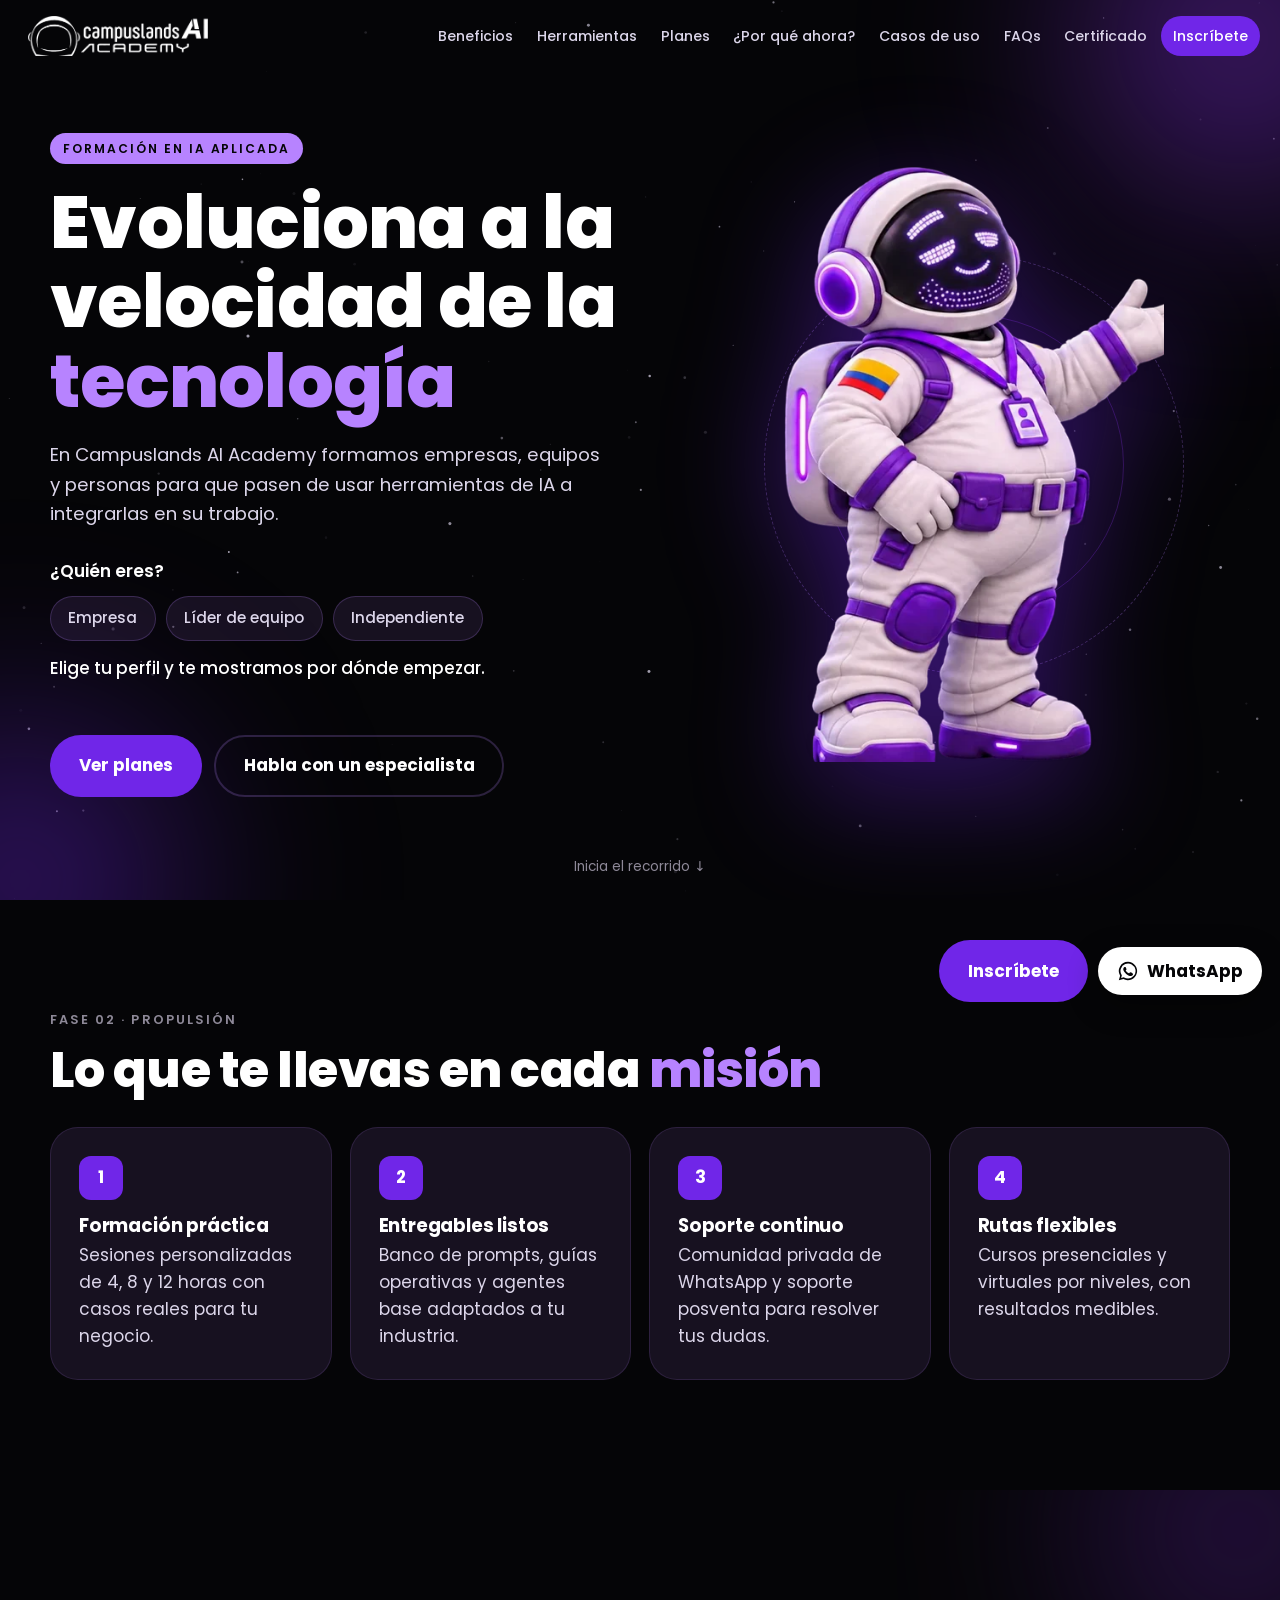
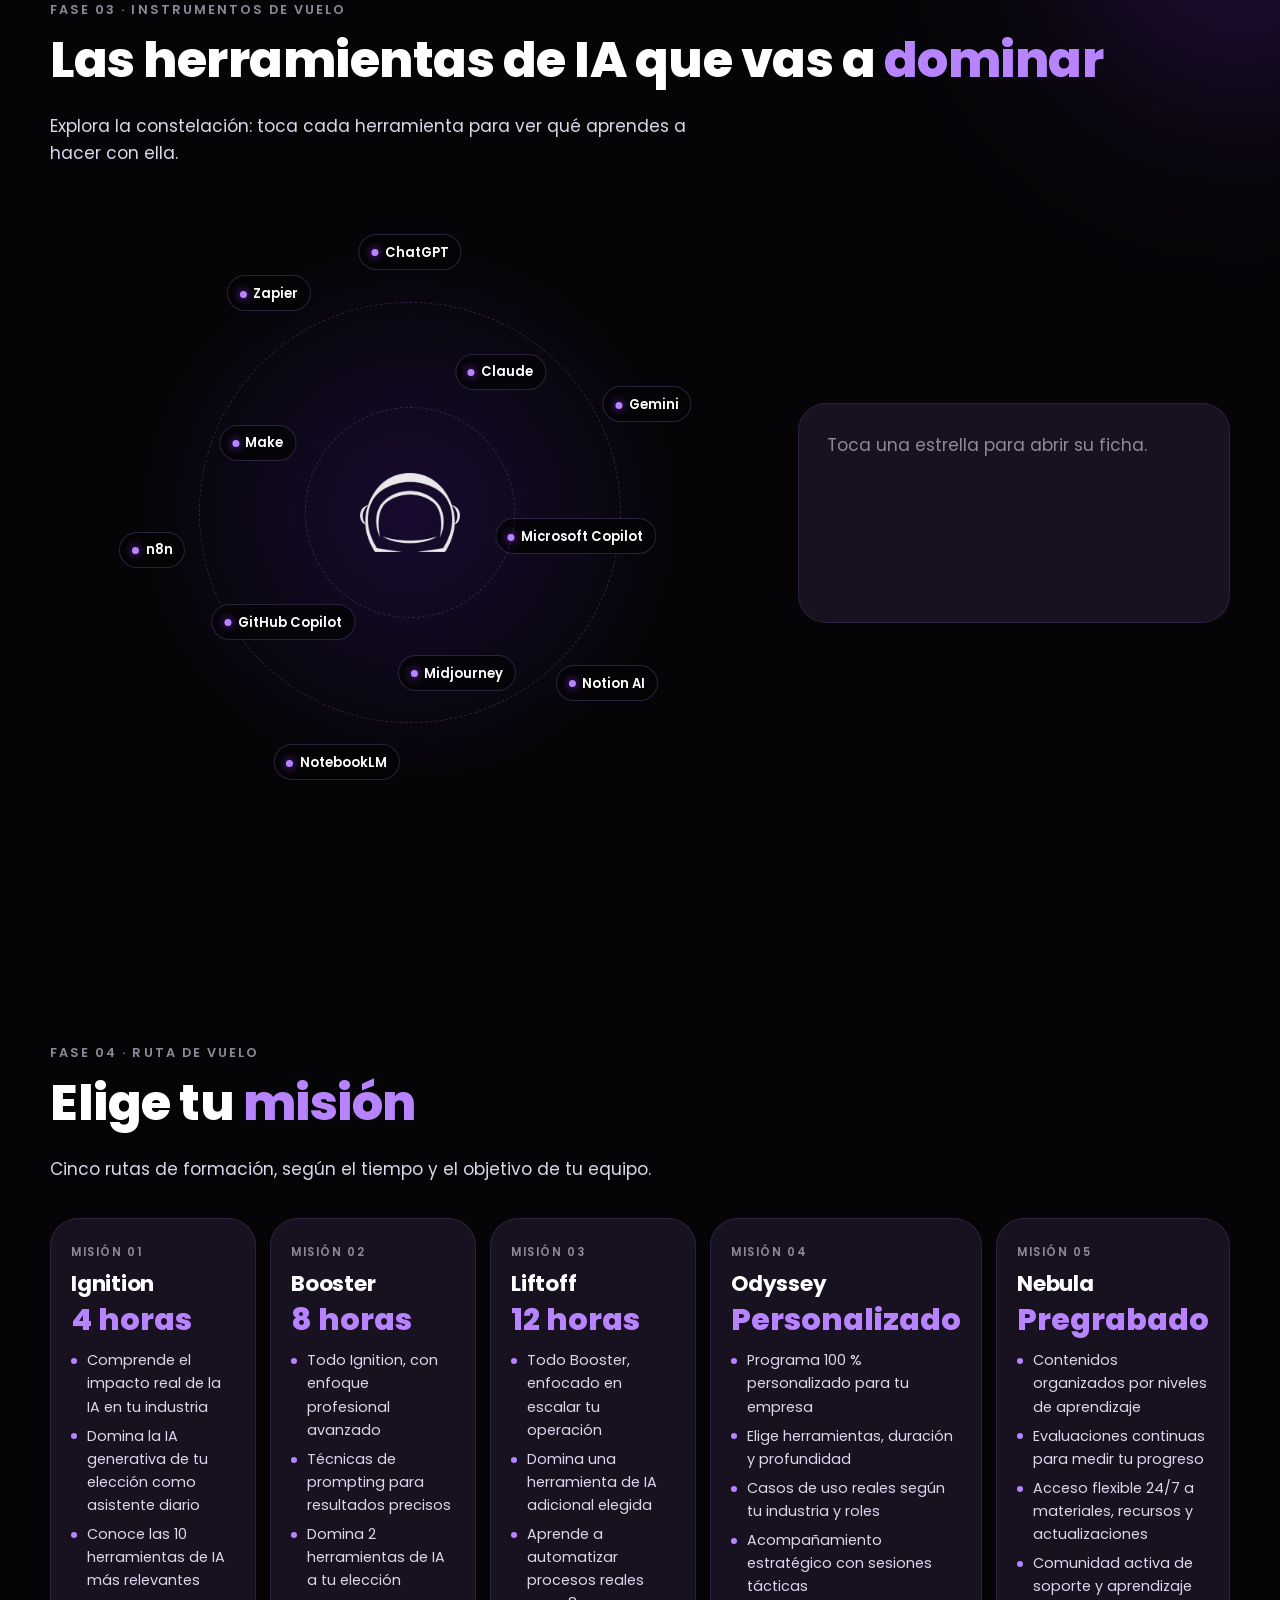
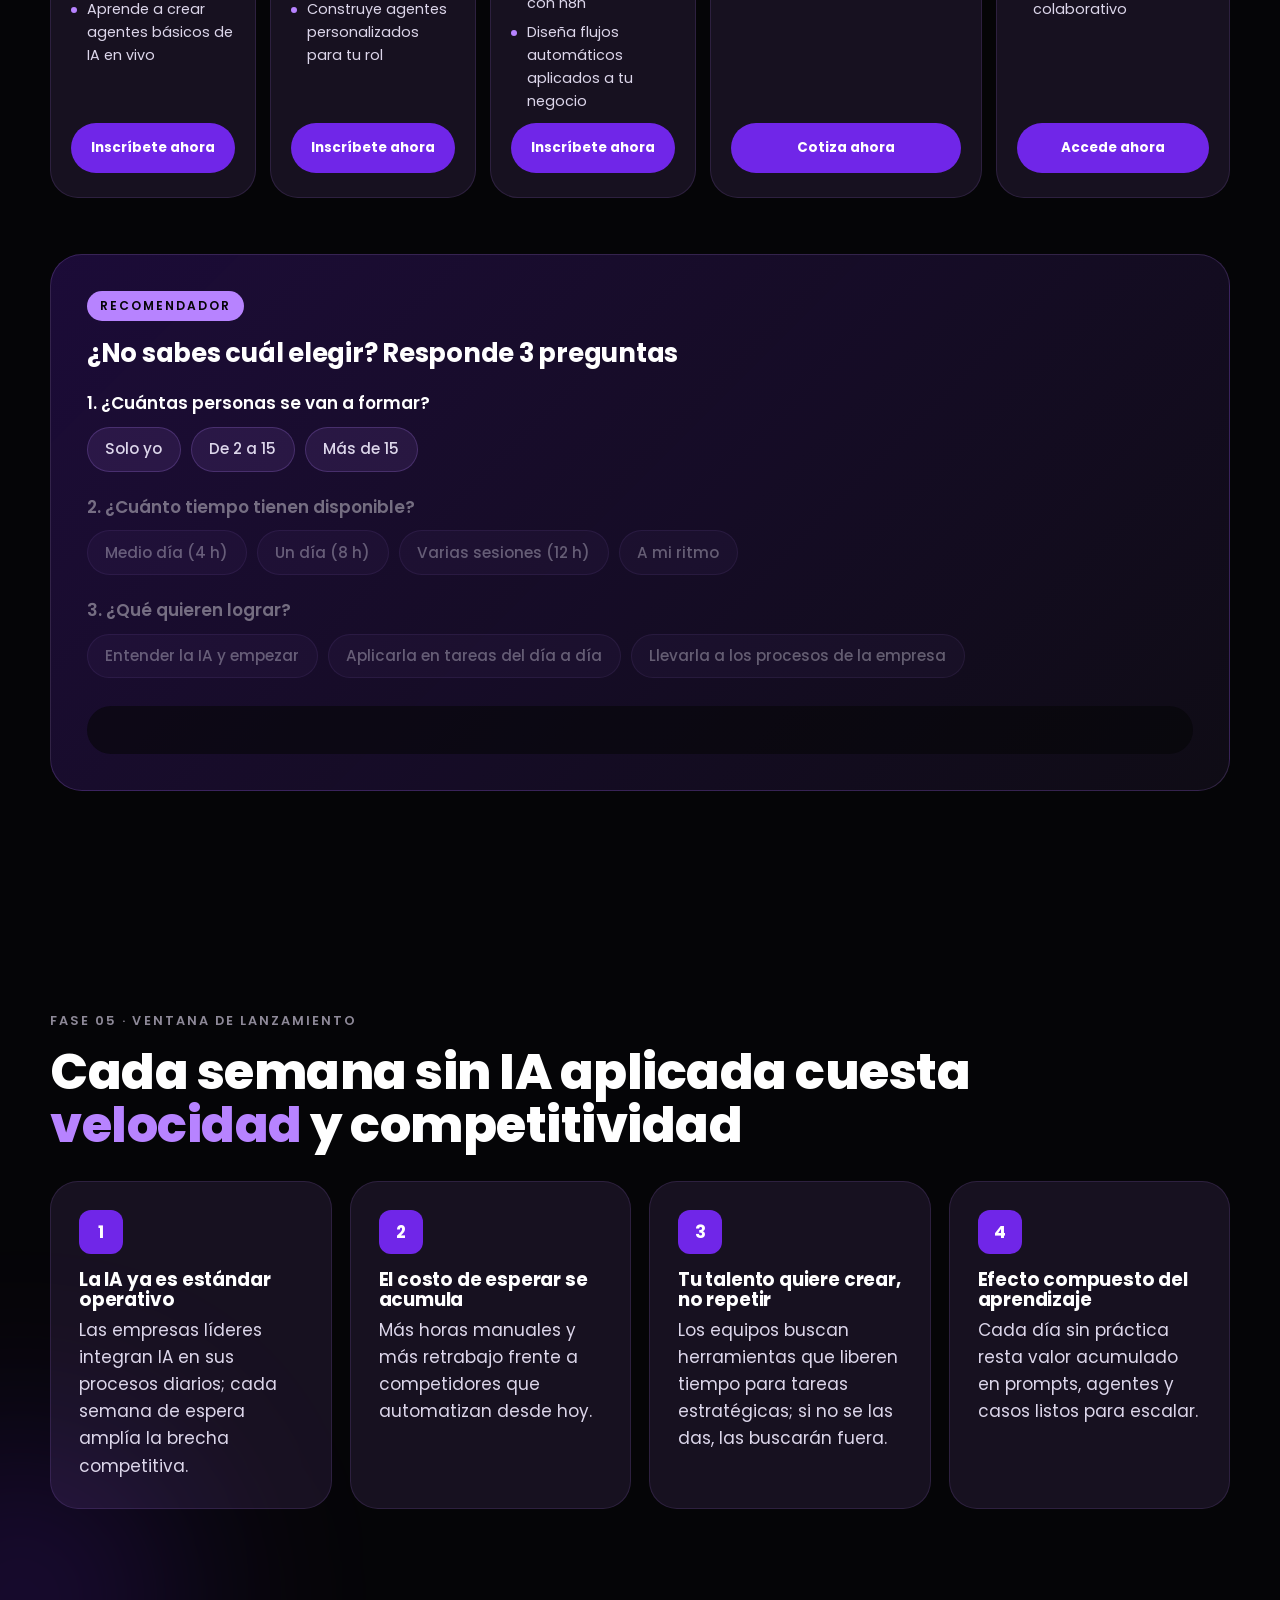
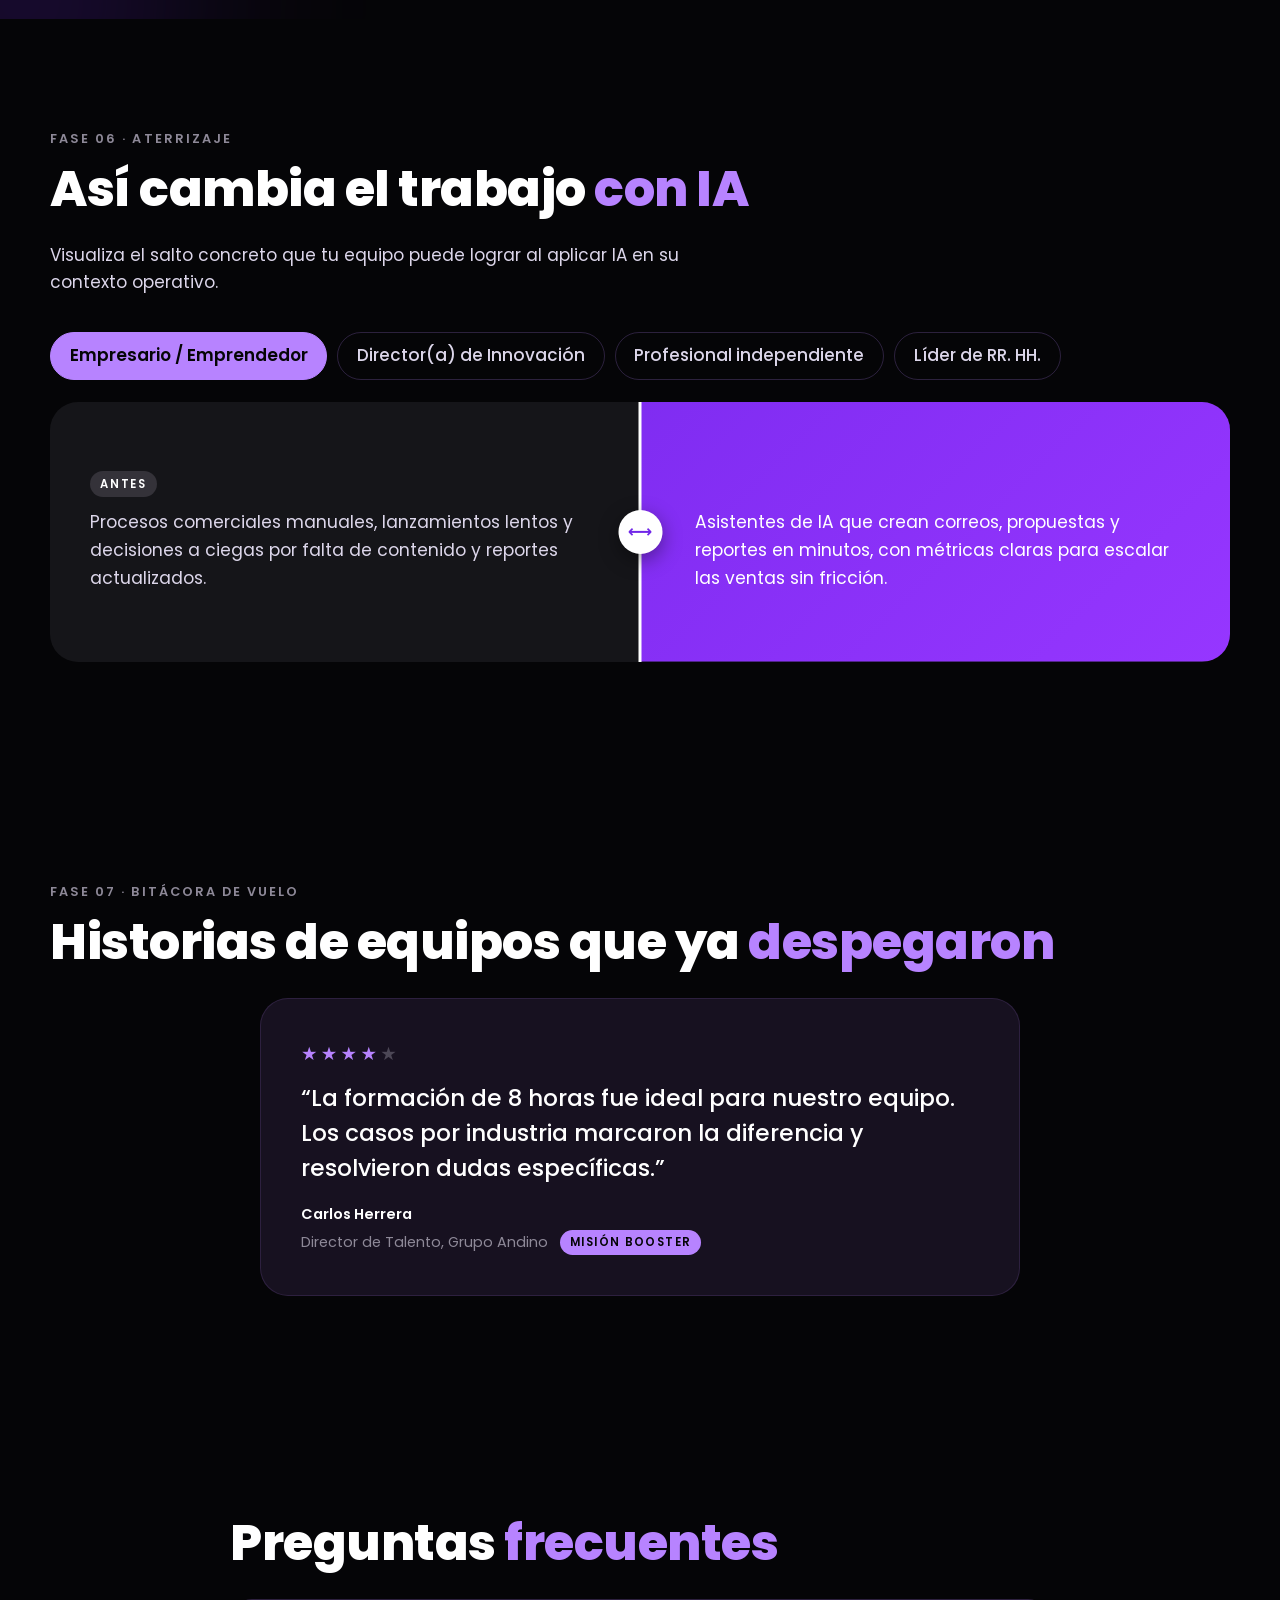
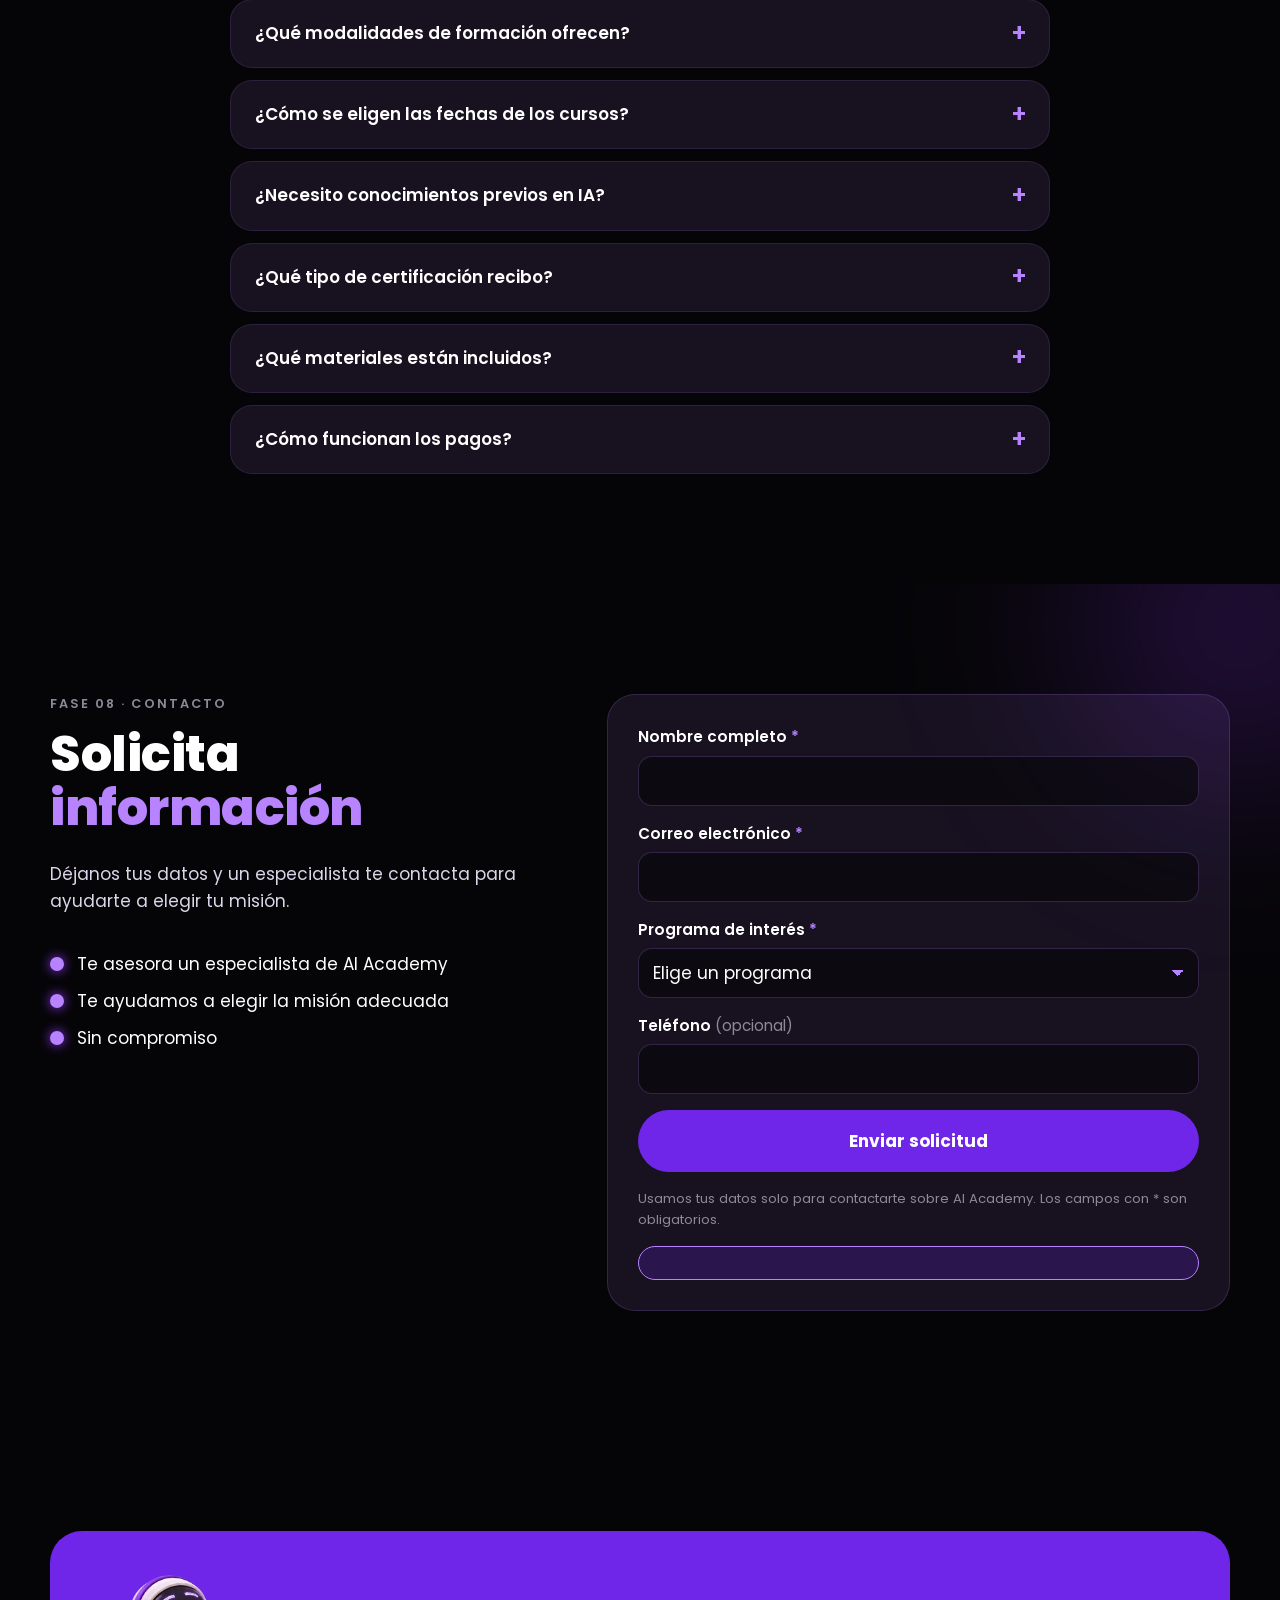
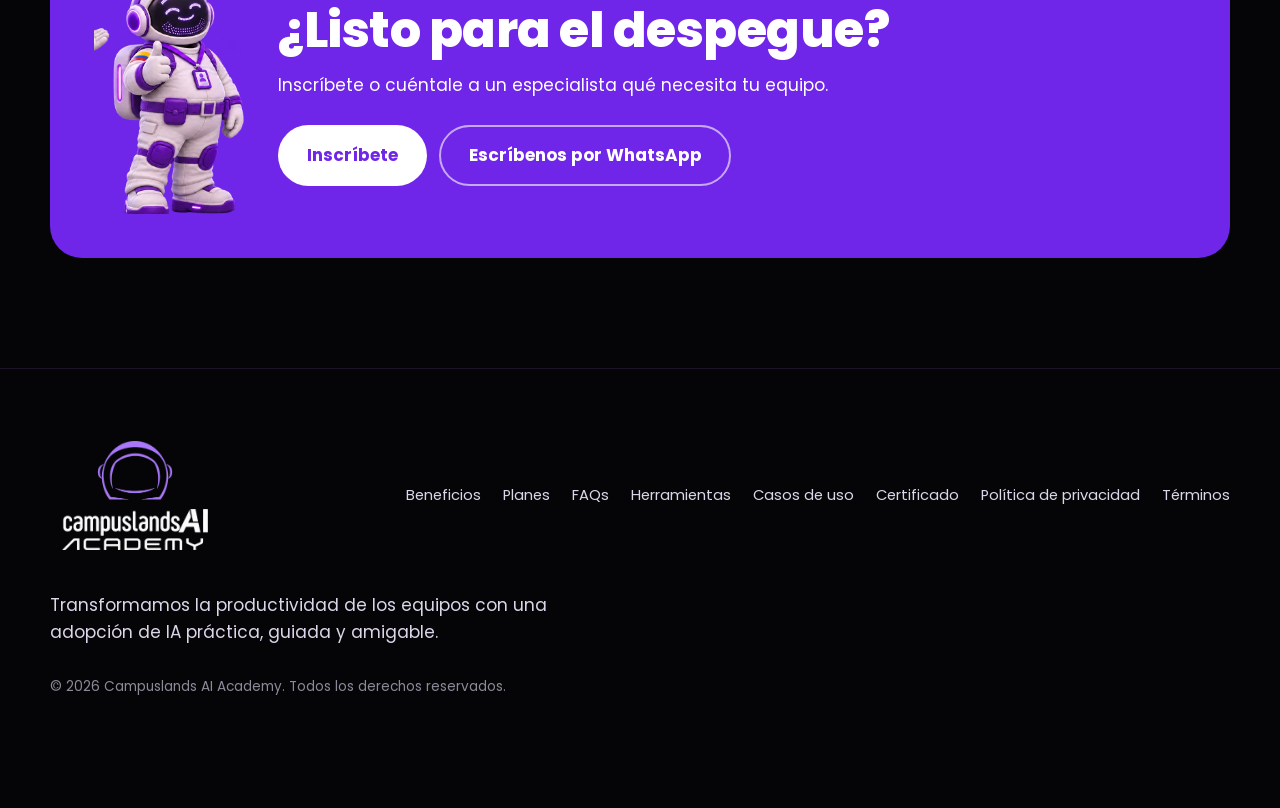
==== commit 33c1a5ae: "Respetar el atributo hidden en la landing y el panel" ====
--- a/index.html
+++ b/index.html
@@ -12,7 +12,7 @@
   <link rel="preconnect" href="https://fonts.gstatic.com" crossorigin>
   <link rel="stylesheet" href="https://fonts.googleapis.com/css2?family=Poppins:wght@400;500;600;700;800&display=swap">
   <link rel="preload" as="image" href="assets/max-presentando.webp" type="image/webp">
-  <link rel="stylesheet" href="styles.css?v=3">
+  <link rel="stylesheet" href="styles.css?v=4">
 </head>
 <body>
   <a class="skip" href="#contenido">Saltar al contenido</a>
--- a/styles.css
+++ b/styles.css
@@ -1,4 +1,5 @@
 /* Campuslands AI Academy · landing
+[hidden]{display:none !important}
    Paleta y tipografía según el manual de marca v1.0 */
 :root{
   --black:#050507; --evox:#7026E8; --electric:#9636FF; --soft:#B783FF; --white:#FFFFFF; --muted:#8E8998;
